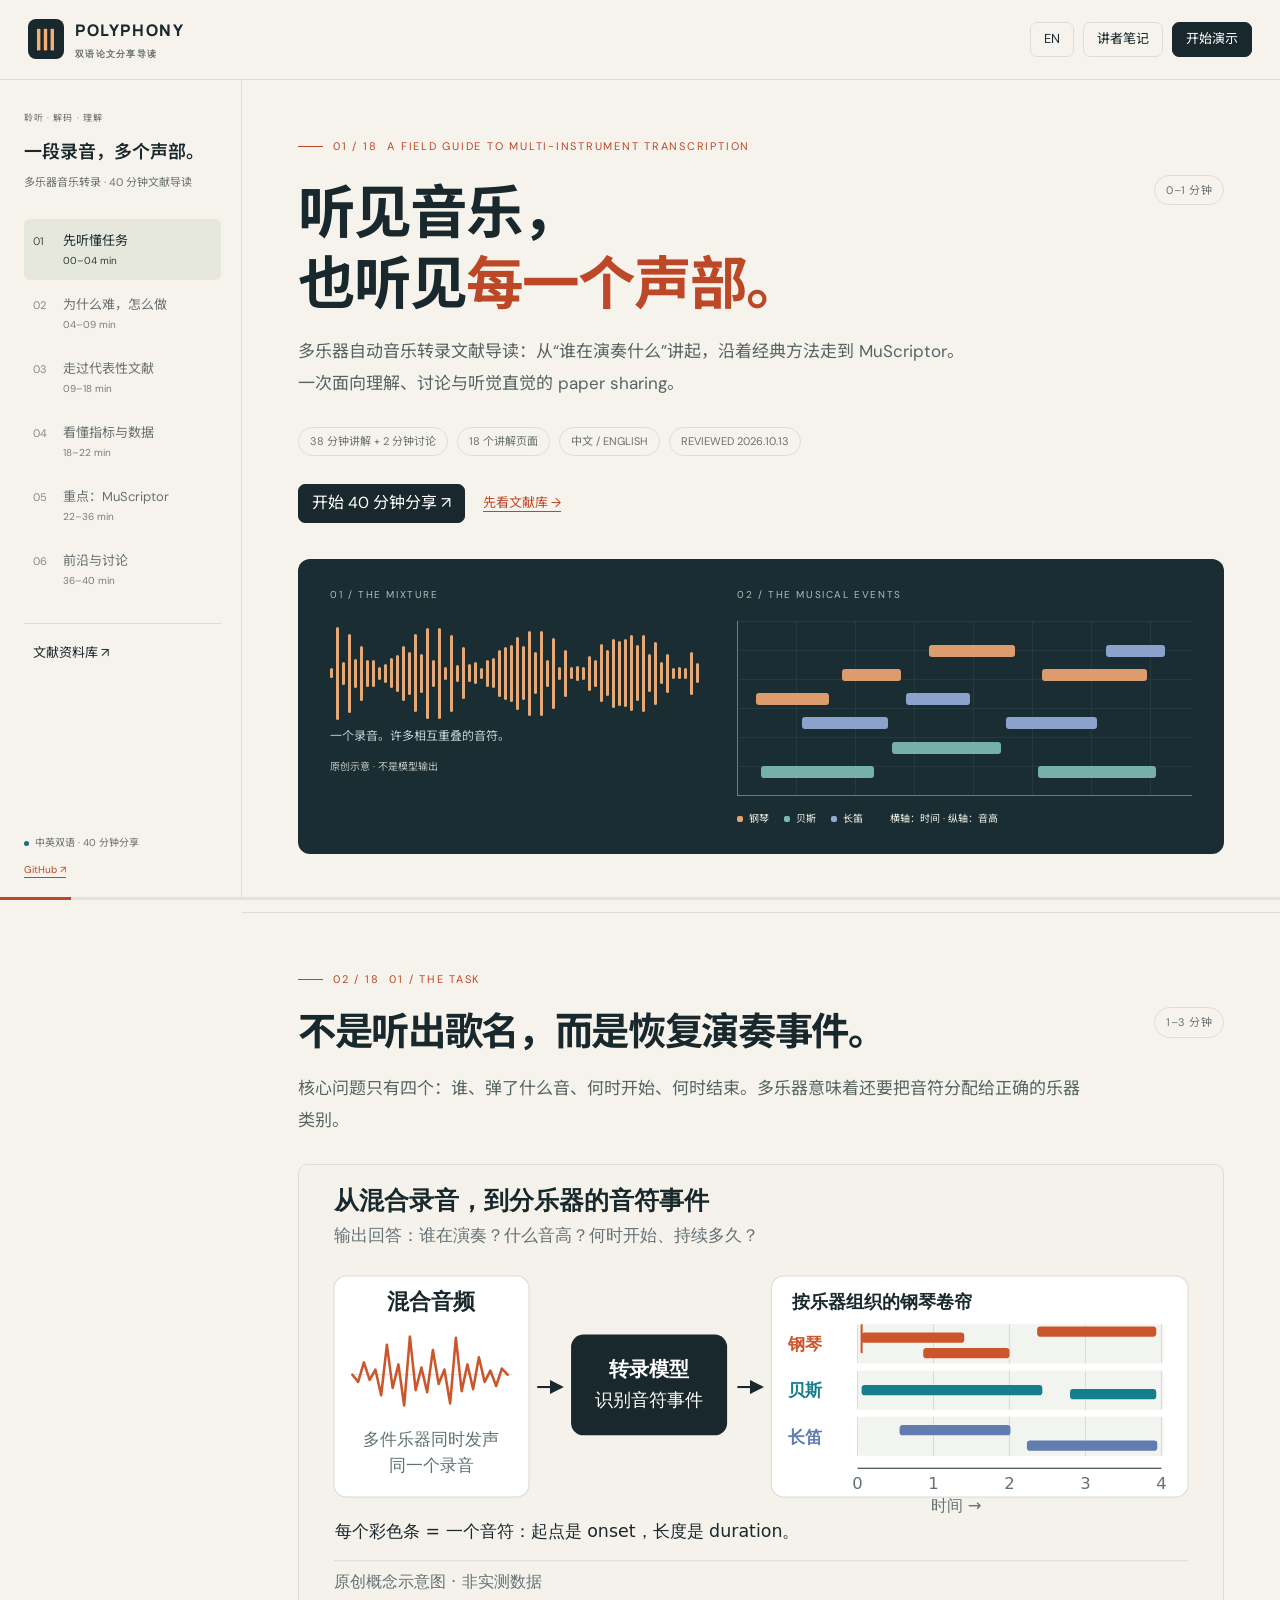
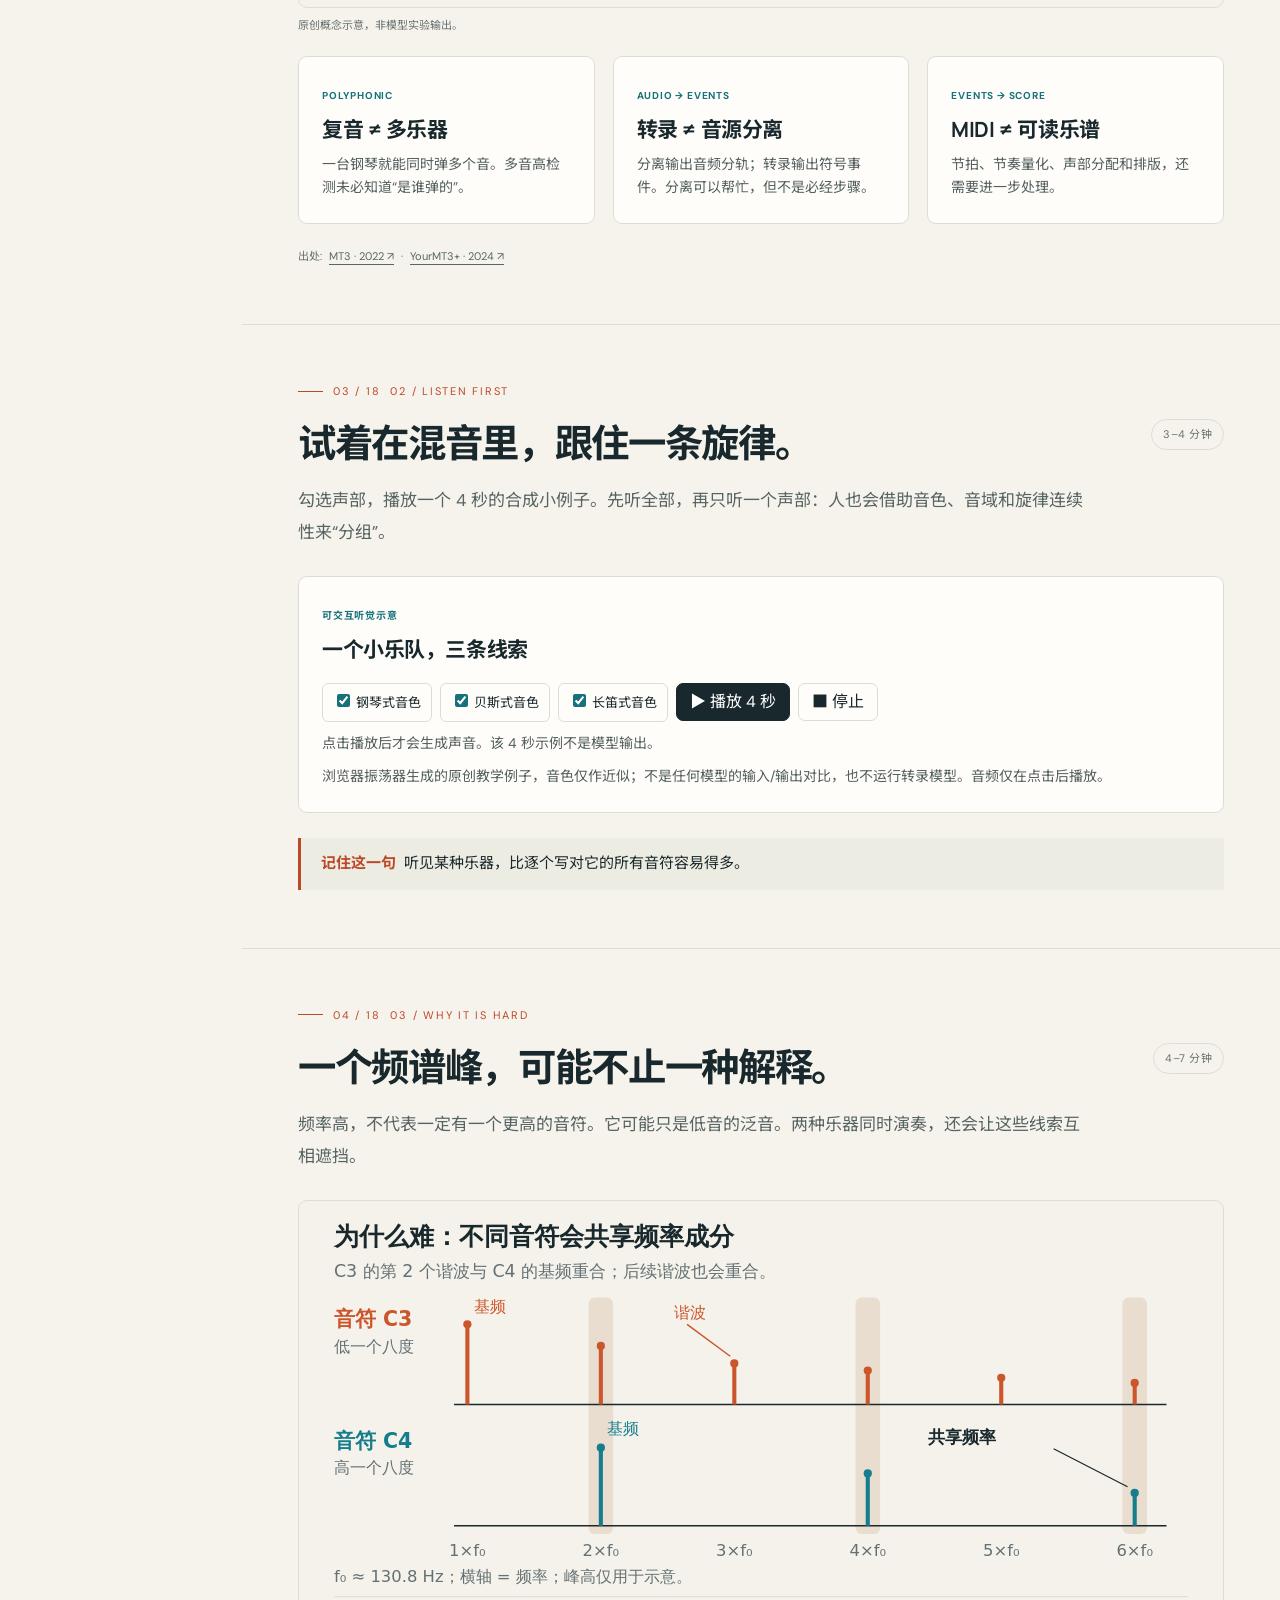
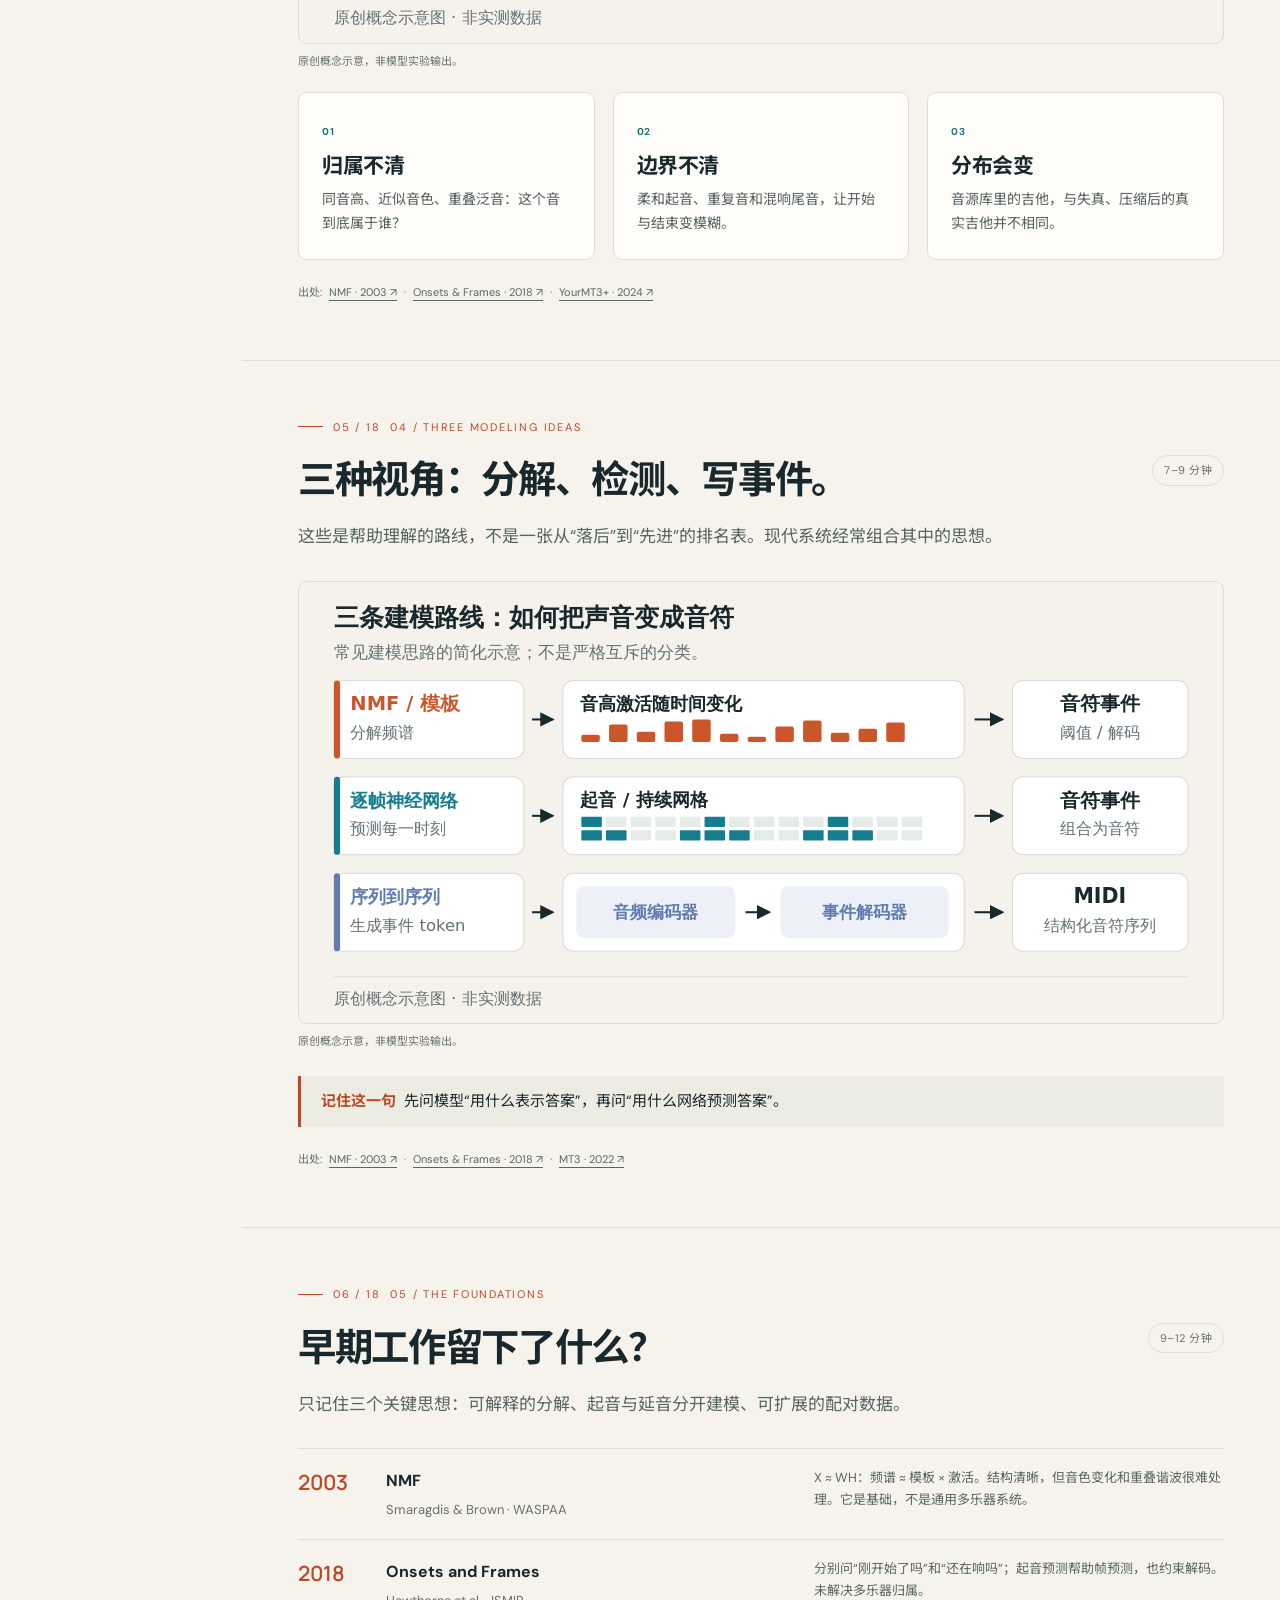
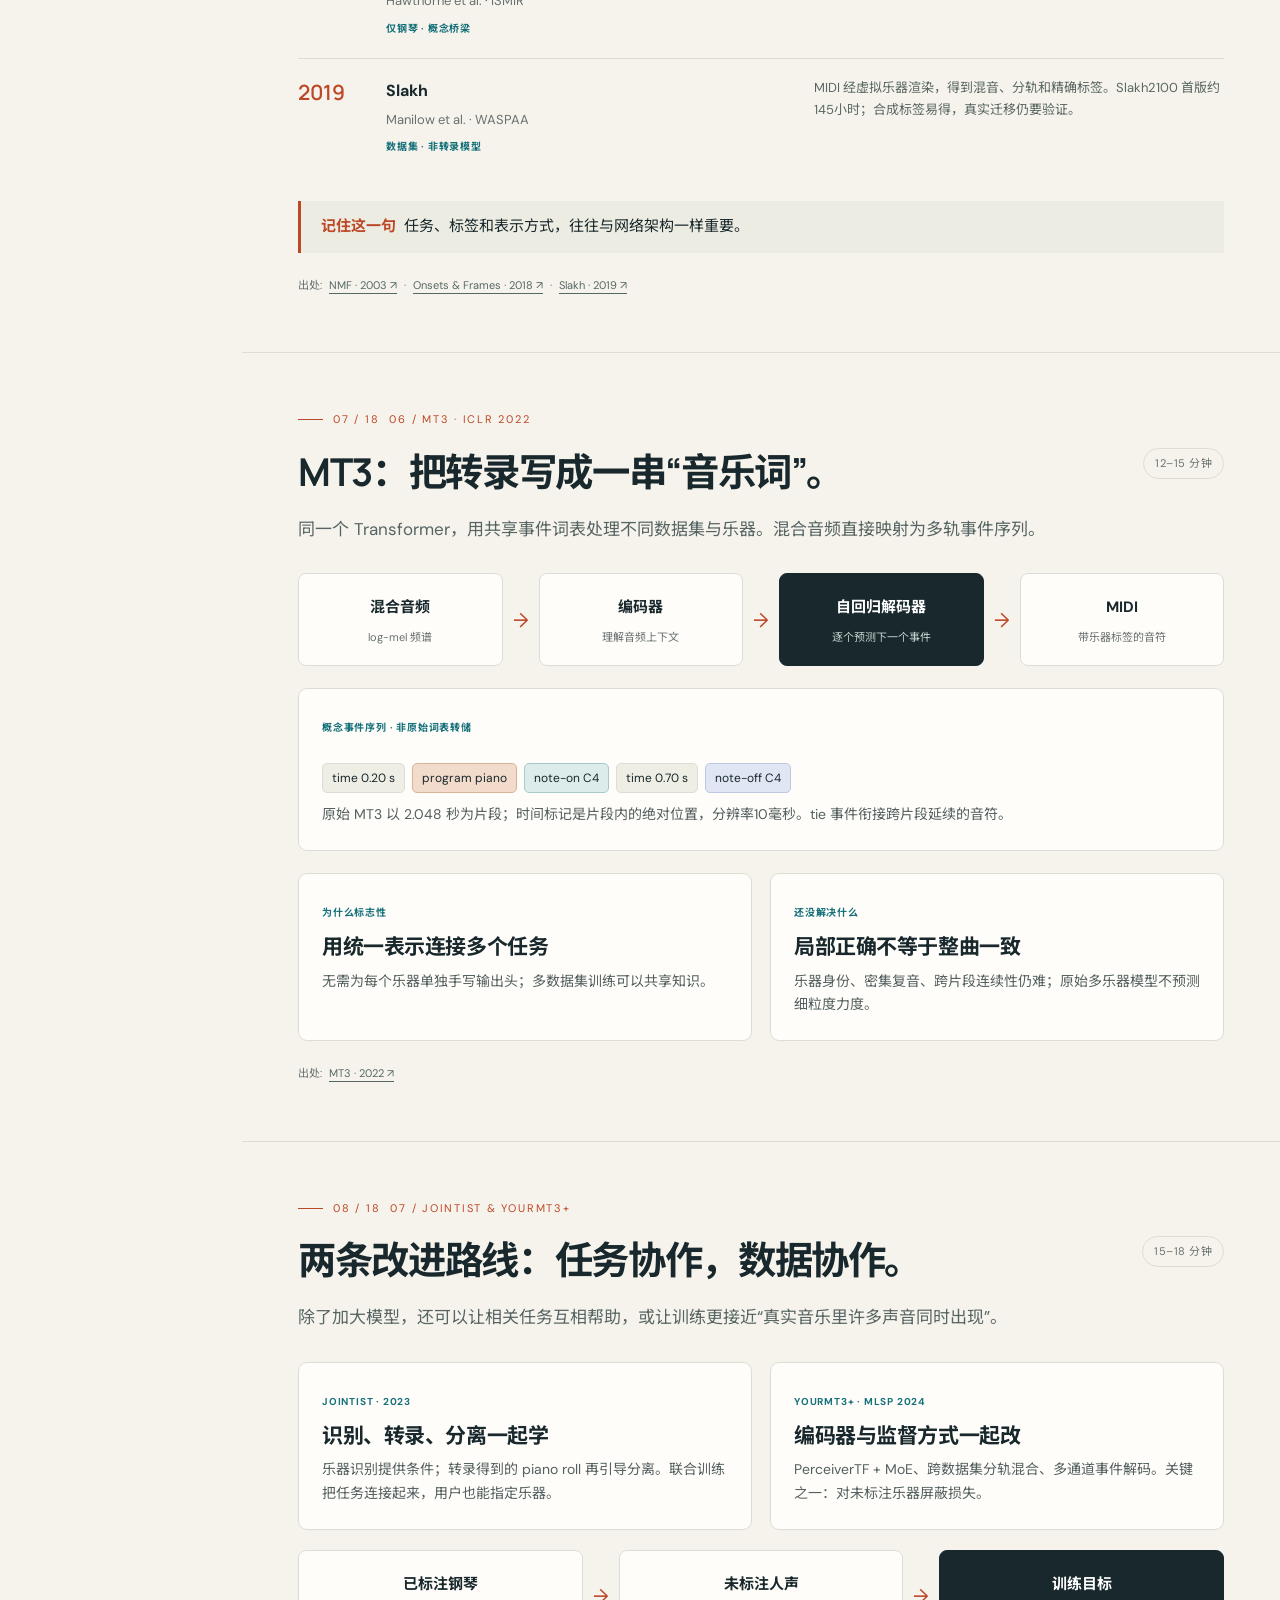
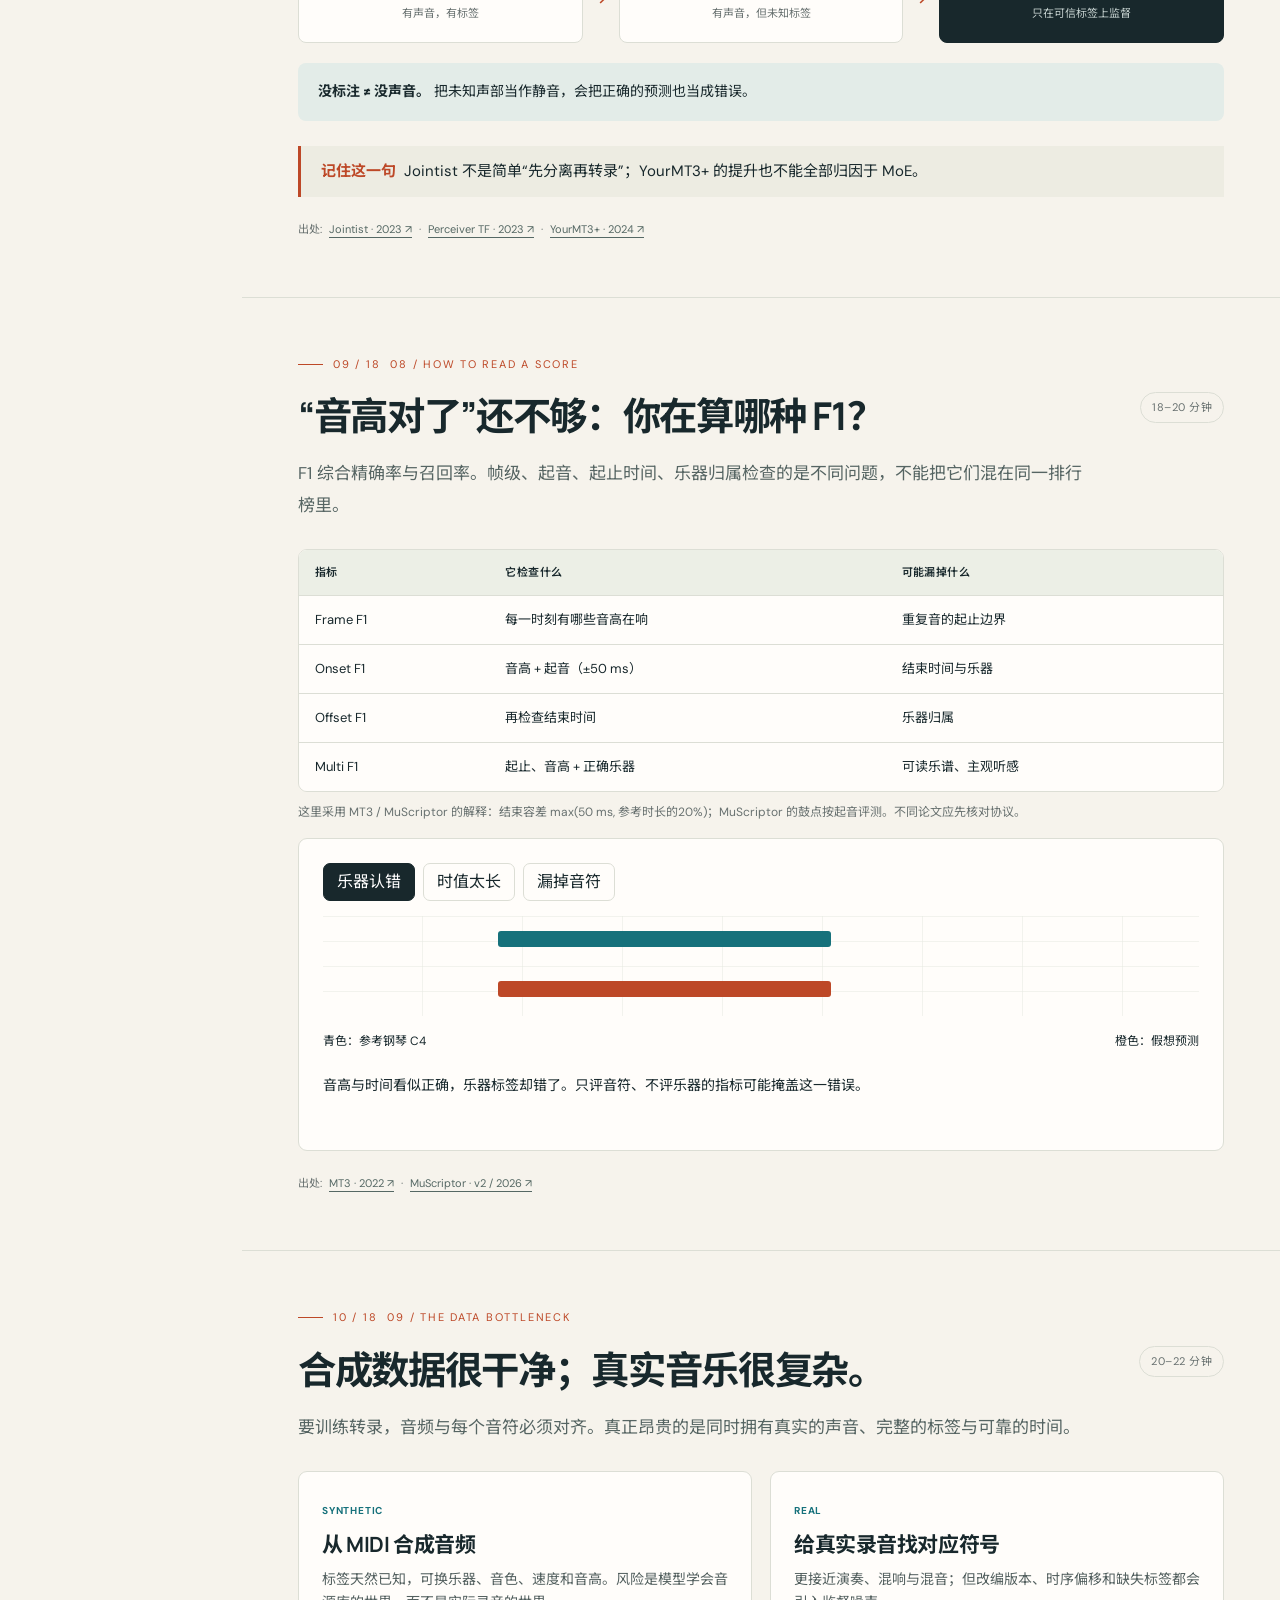
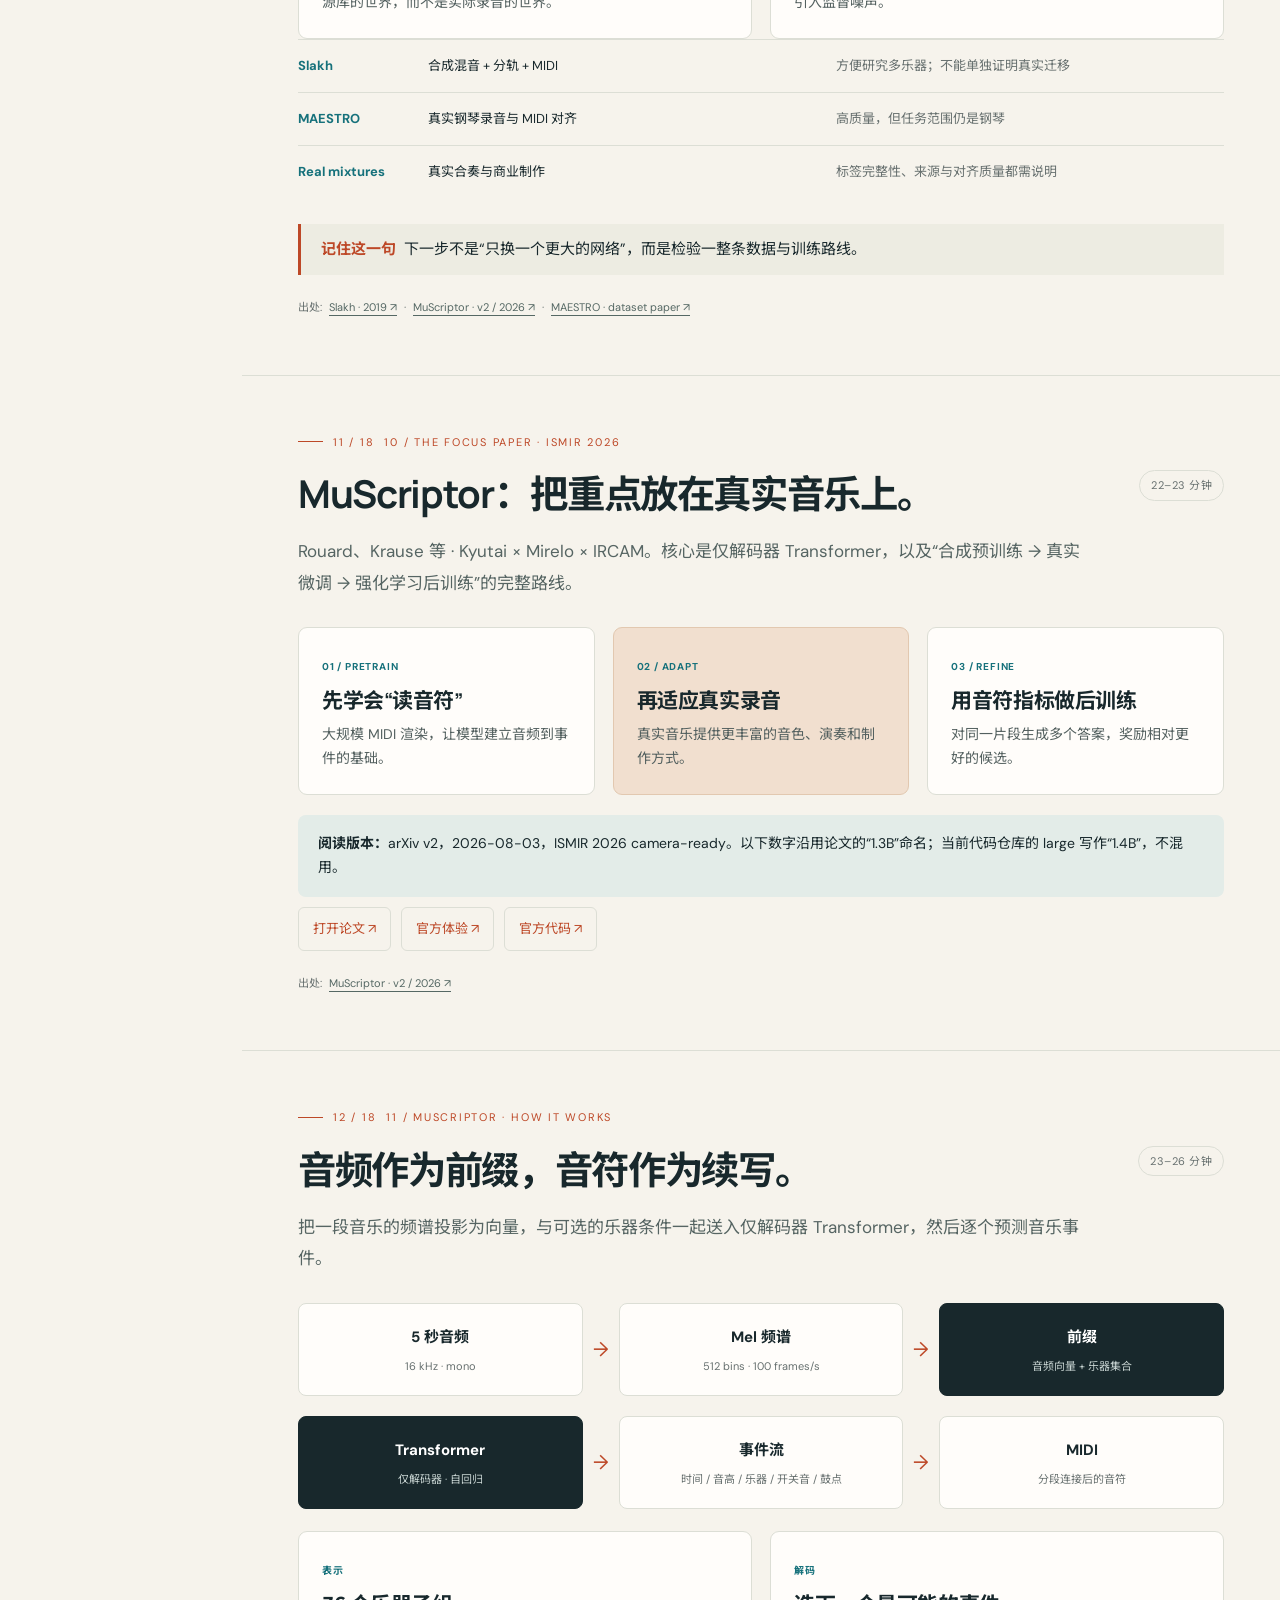
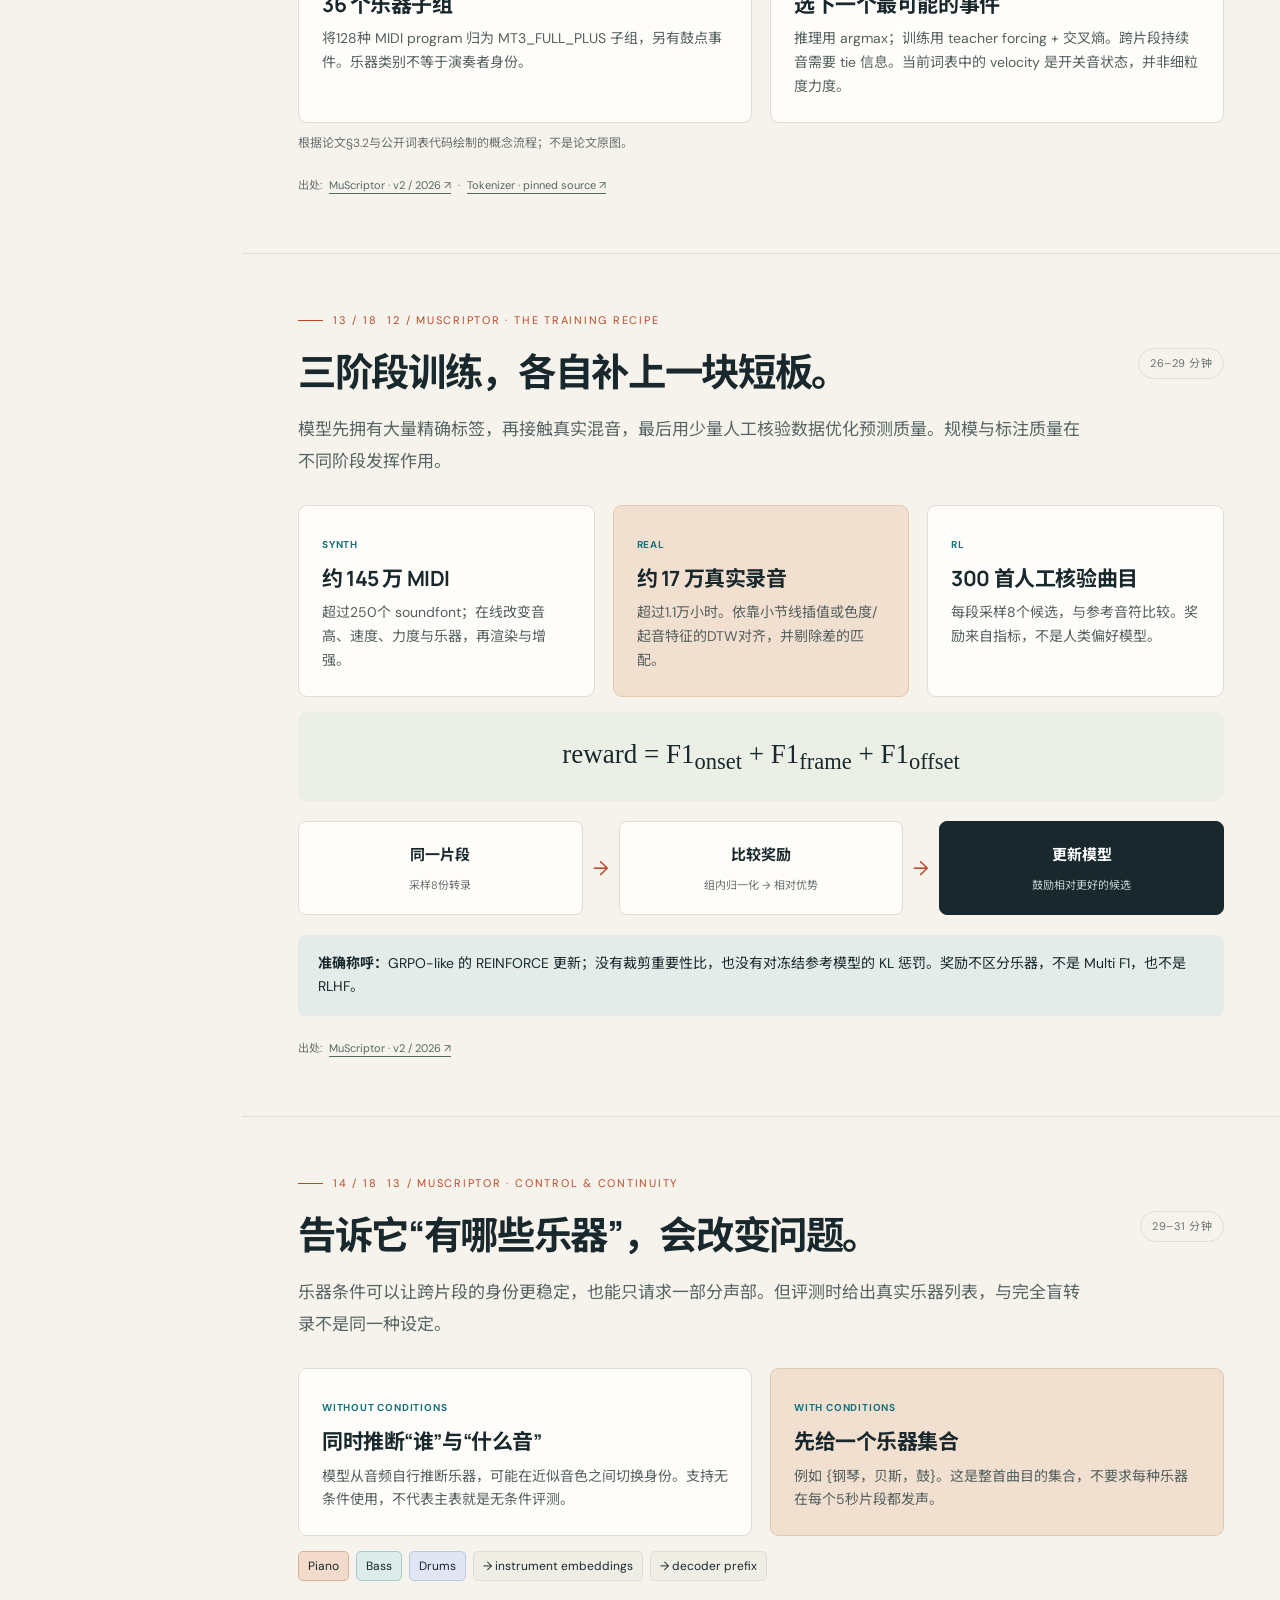
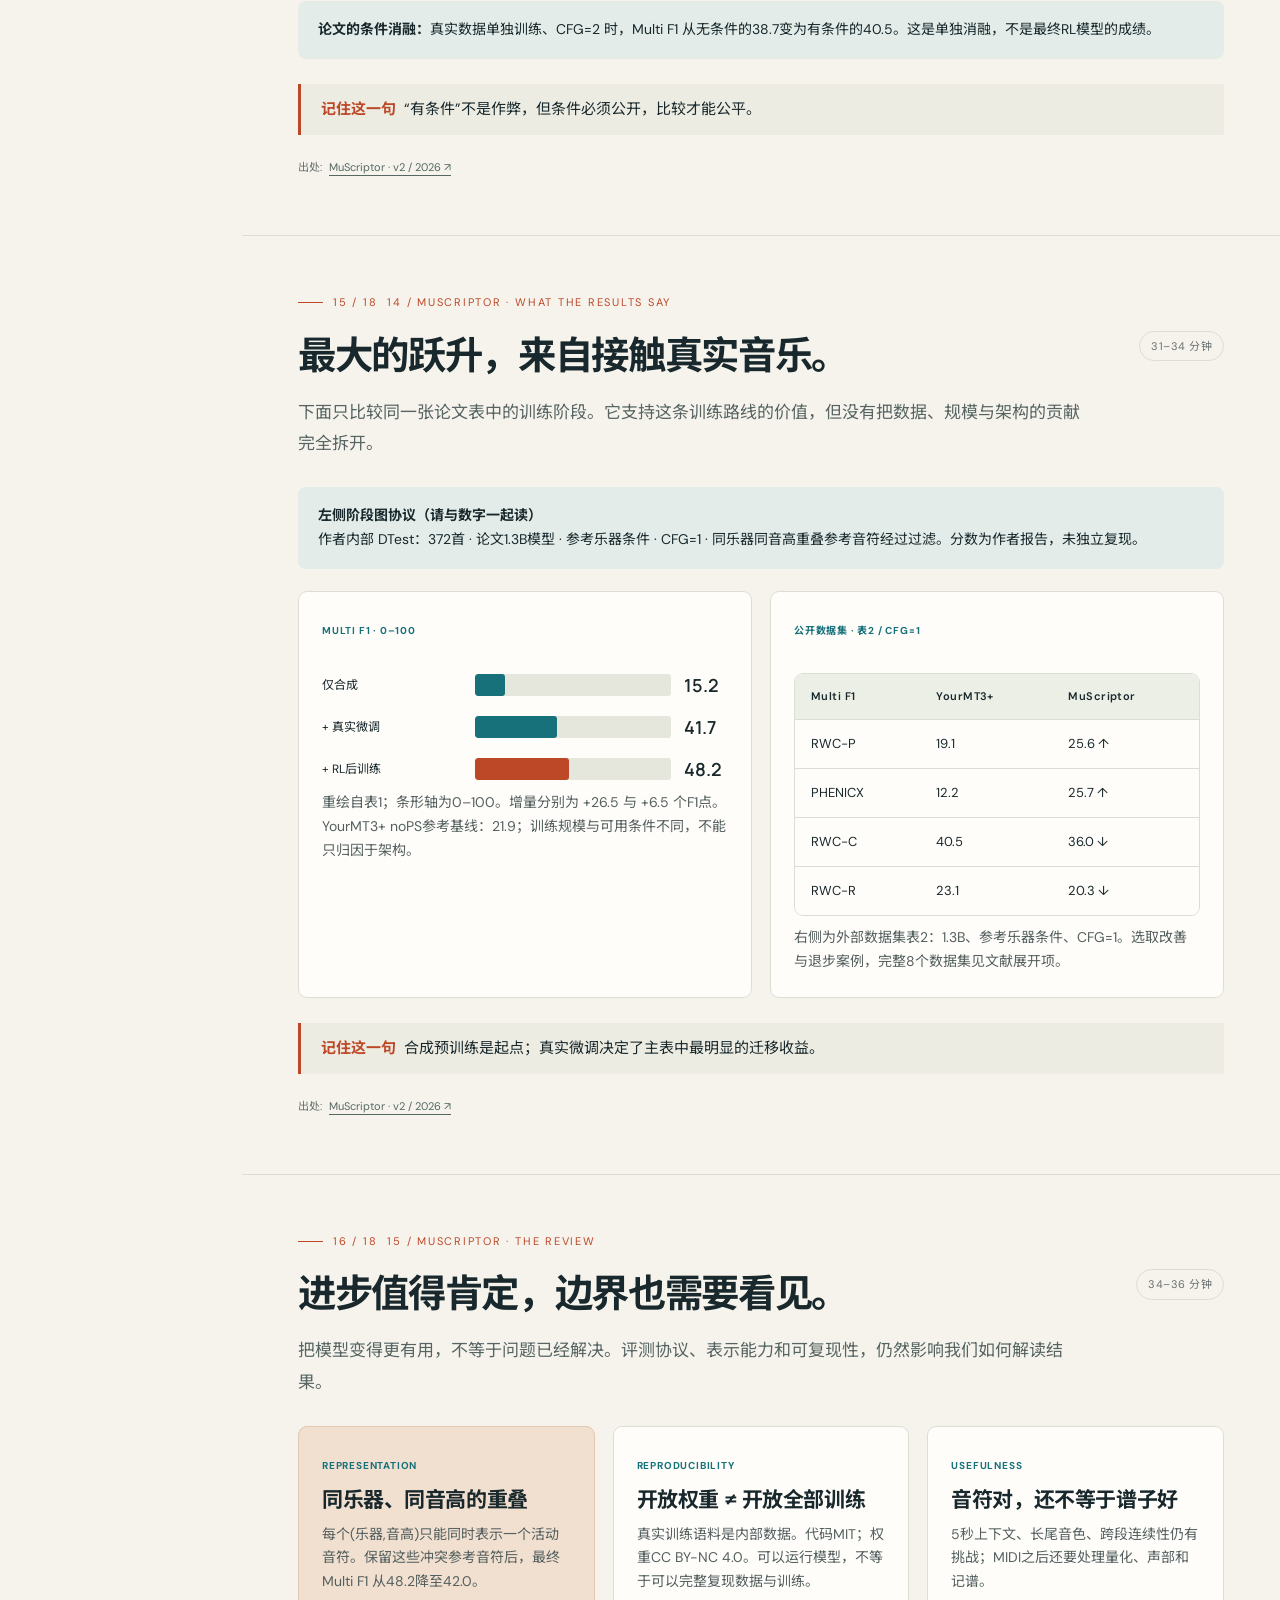
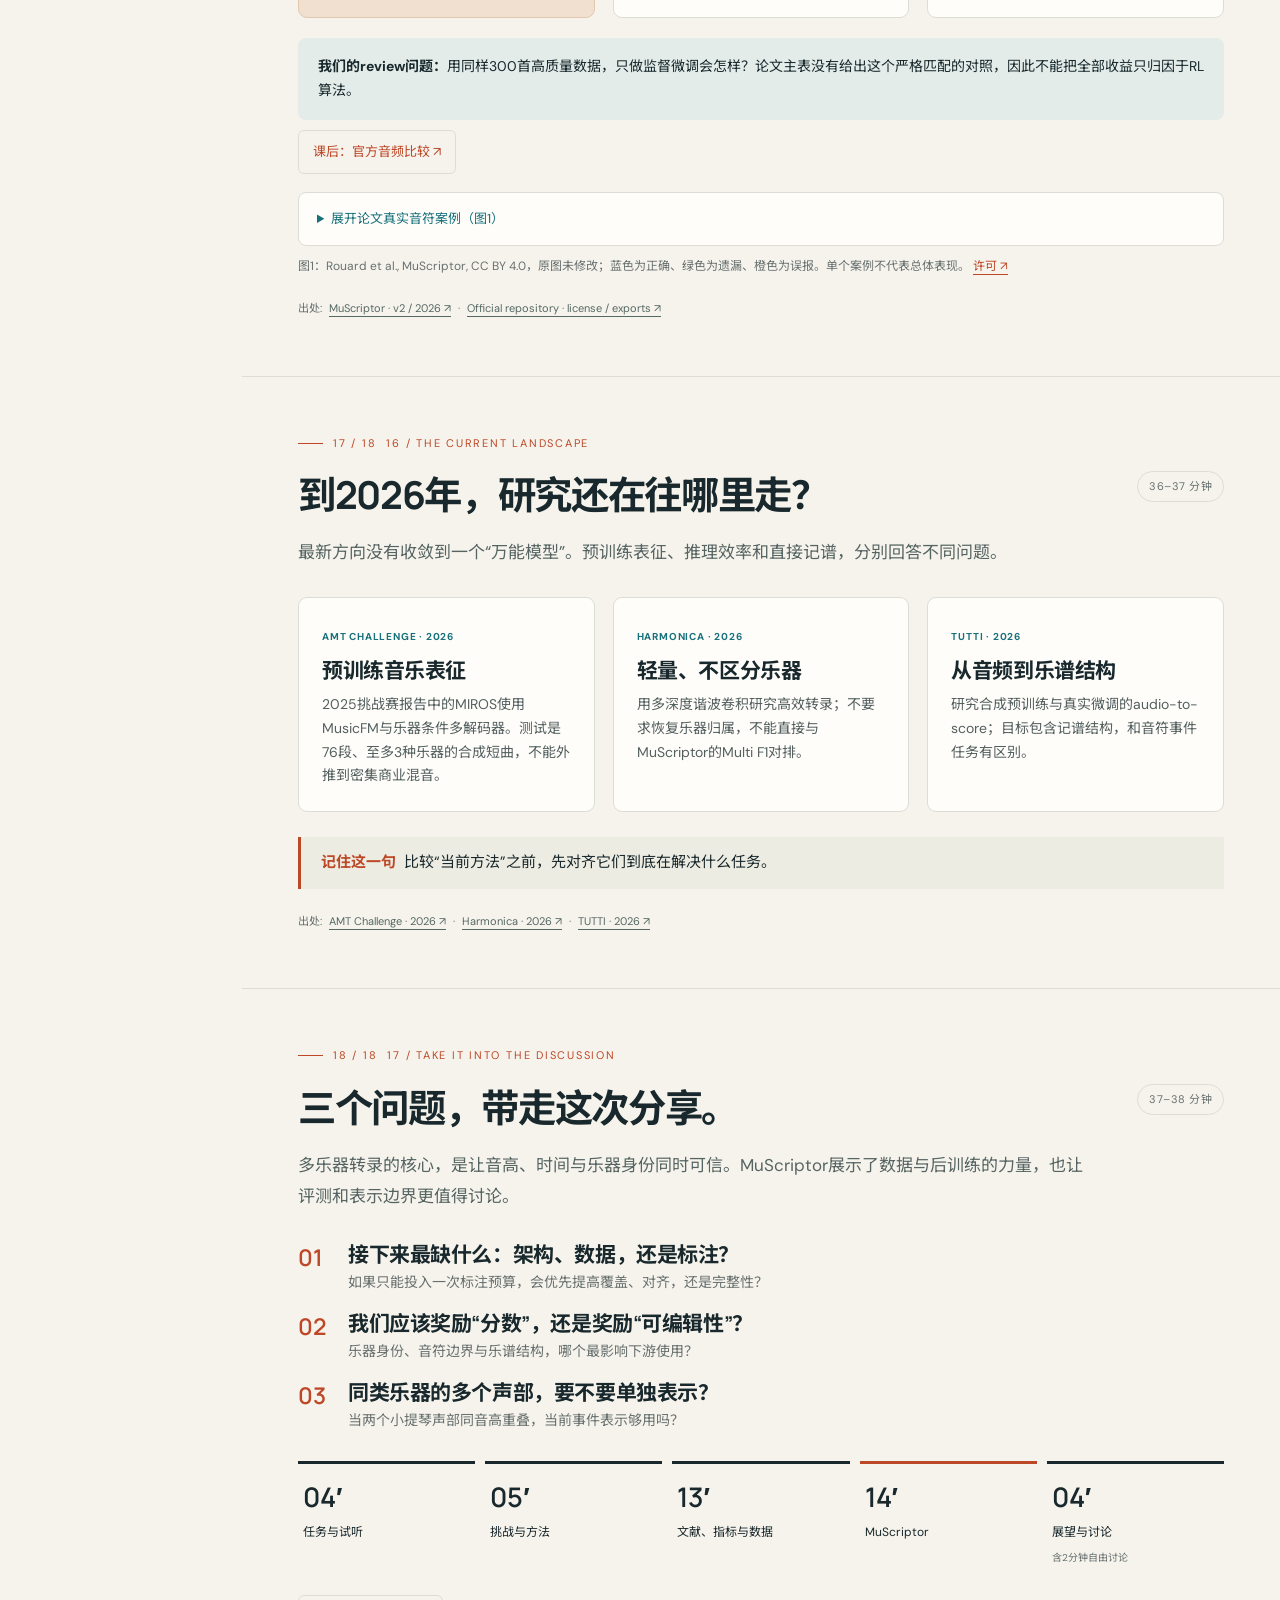
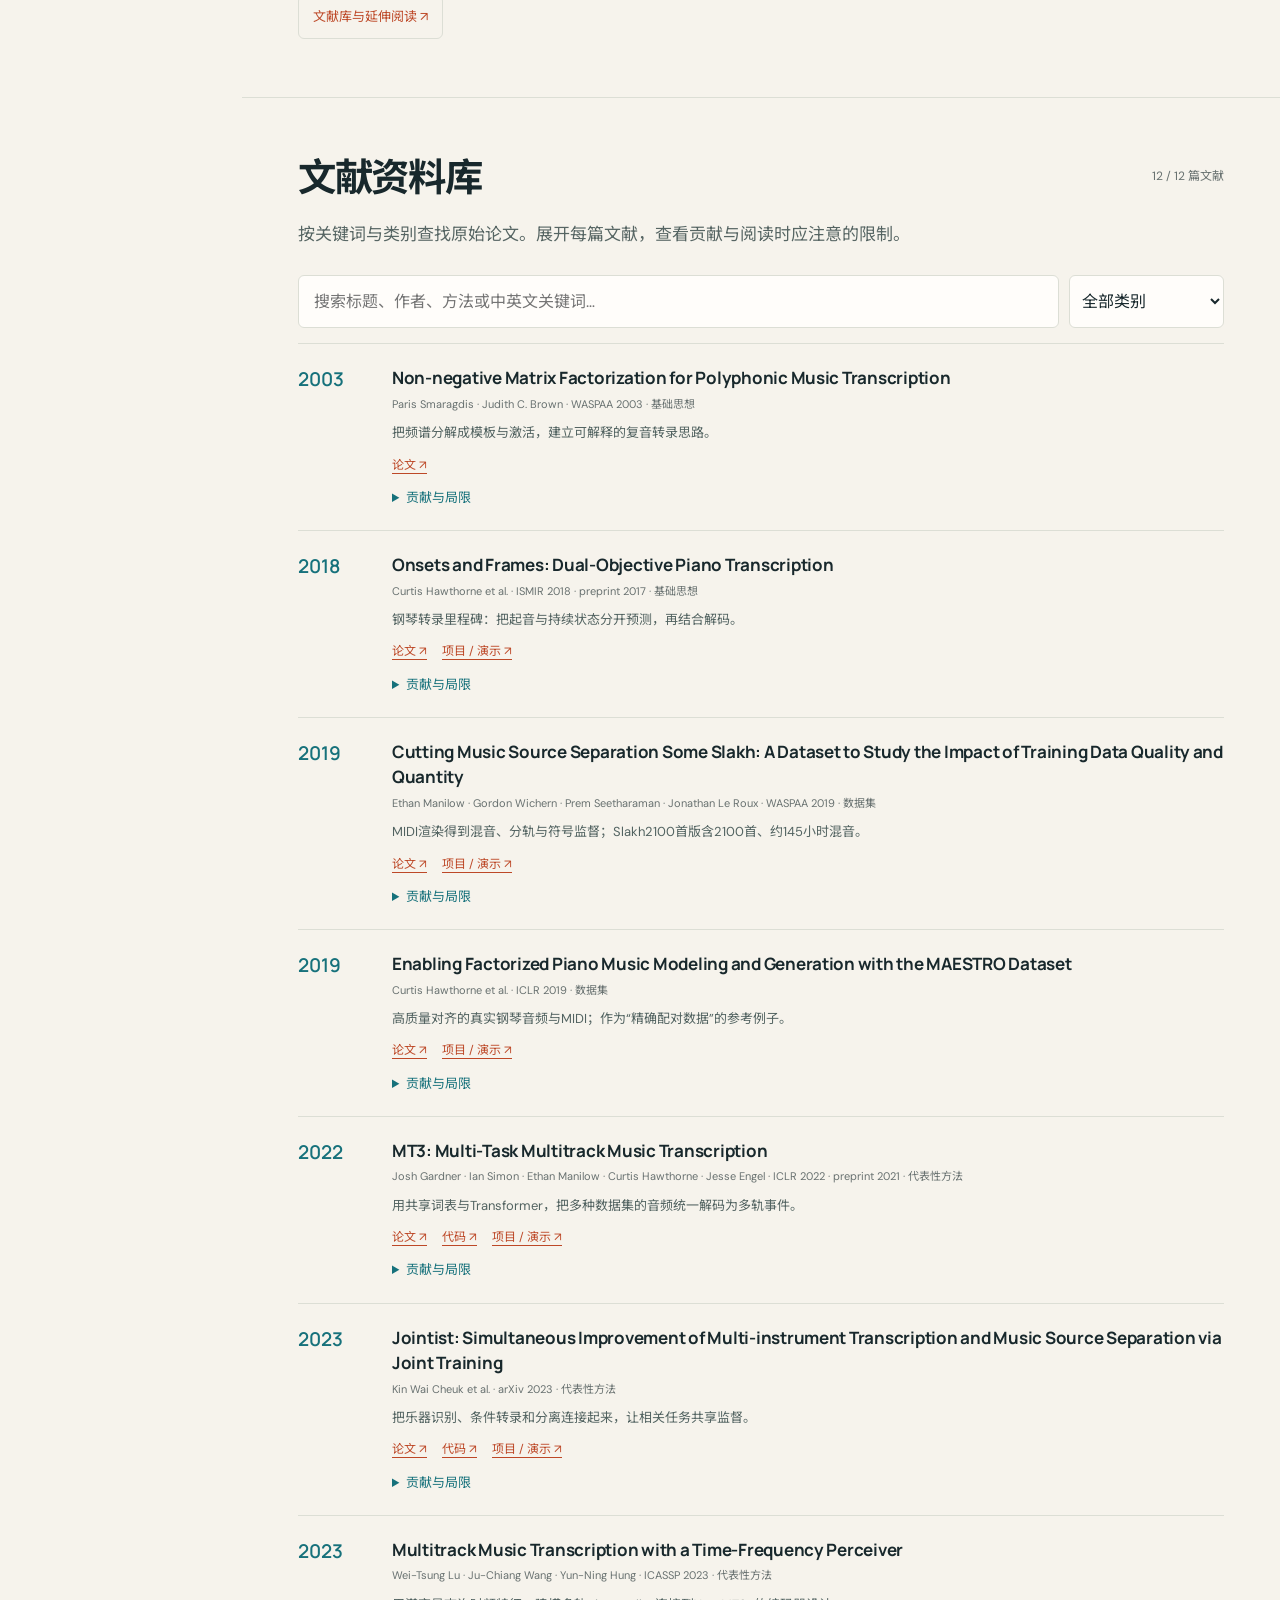
==== index.html @ 50163d02 "Build bilingual illustrated transcription paper-sharing website" ====
<!doctype html>
<html lang="zh-CN">
<head>
<meta charset="utf-8"><meta name="viewport" content="width=device-width, initial-scale=1">
<meta name="theme-color" content="#f6f3ec">
<meta name="description" content="An illustrated, bilingual 40-minute literature review of multi-instrument music transcription, from NMF and MT3 to MuScriptor.">
<title>听见每一个声部 · Multi-instrument Transcription</title>
<link rel="icon" href="assets/favicon.svg" type="image/svg+xml">
<link rel="stylesheet" href="assets/style.css">
<script defer src="assets/content.js"></script><script defer src="assets/app.js"></script>
</head>
<body>
<a class="skip-link" href="#main">跳到正文 / Skip to content</a>
<header class="topbar"><a class="brand" href="#intro"><span class="brand-mark" aria-hidden="true">Ⅲ</span><span>POLYPHONY<span class="brand-sub">A PAPER SHARING FIELD GUIDE</span></span></a><div class="top-actions"><button id="language" aria-label="Switch language">EN</button><button id="notes-toggle" aria-pressed="false"></button><button id="mode-toggle" class="primary" aria-pressed="false"></button></div></header>
<aside class="sidebar"><div class="rail-kicker">LISTEN · DECODE · UNDERSTAND</div><div id="rail-intro"></div><nav id="chapter-nav" aria-label="Chapters"></nav><a class="rail-library" href="#library" id="library-nav"></a><div class="rail-bottom"><span class="live-dot"></span><span id="rail-status"></span><a href="https://github.com/Hanyu-Meng/Multi-instrument_Transcription_paper_sharing" target="_blank" rel="noopener noreferrer">GitHub ↗</a></div></aside>
<main id="main" tabindex="-1"><div id="slides"></div><section id="library" class="library-section"></section><footer id="footer"></footer></main>
<div id="presentation-bar" class="presentation-bar" hidden><button id="prev" aria-label="Previous slide">←</button><span id="slide-status" aria-live="polite"></span><button id="next" aria-label="Next slide">→</button><div class="timer"><button id="timer-toggle"></button><time id="timer">00:00</time><button id="timer-reset" aria-label="Reset timer">↺</button></div><button id="fullscreen" aria-label="Fullscreen">⛶</button></div>
<div class="progress-line"><div id="progress"></div></div>
<noscript><p style="padding:6rem 2rem">本网站需要启用 JavaScript。请参阅仓库 README 获取分享提纲与论文链接。 This website needs JavaScript; the repository README also provides the reading route and paper links.</p></noscript>
</body></html>
---- assets/style.css ----
@import url('https://fonts.googleapis.com/css2?family=DM+Sans:wght@400;500;600;700&family=Manrope:wght@400;500;600;700;800&family=Noto+Sans+SC:wght@400;500;600;700&display=swap');
:root{--paper:#f6f3ec;--panel:#fffdfa;--ink:#18282c;--muted:#687170;--line:#dcded5;--accent:#bd4827;--soft:#f1dfcf;--teal:#16717b;--blue:#536c9a;--rail:242px}*{box-sizing:border-box}html{scroll-behavior:smooth;scroll-padding-top:96px}body{margin:0;background:var(--paper);color:var(--ink);font:16px/1.7 'DM Sans','Noto Sans SC',sans-serif}button,input,select{font:inherit}button,a,input,select{touch-action:manipulation}button{cursor:pointer;color:inherit;background:transparent;border:1px solid var(--line);border-radius:7px;padding:8px 13px;line-height:1.3}button:hover{background:#eae8e0;border-color:#aab3a8}button:focus-visible,a:focus-visible,input:focus-visible,select:focus-visible,summary:focus-visible{outline:3px solid var(--teal);outline-offset:4px}a{color:var(--accent);text-underline-offset:4px}button.primary,.primary-link{background:var(--ink);color:white;border-color:var(--ink)}button.primary:hover,.primary-link:hover{background:#30464a}h1,h2,h3,h4,p{margin:0}h1,h2,h3{font-family:'Manrope','Noto Sans SC',sans-serif;font-weight:700;line-height:1.25;letter-spacing:-.035em}h1{font-size:clamp(38px,4.5vw,64px)}h2{font-size:clamp(27px,3vw,39px)}h3{font-size:21px;letter-spacing:-.02em}h4{font-size:15px}p+p{margin-top:14px}small,.small{font-size:13px}.skip-link{position:fixed;top:-80px;z-index:100;background:white;padding:10px}.skip-link:focus{top:0}.topbar{height:80px;border-bottom:1px solid var(--line);position:fixed;top:0;left:0;right:0;display:flex;align-items:center;justify-content:space-between;padding:0 28px;background:rgba(246,243,236,.97);z-index:20}.brand{display:flex;gap:11px;align-items:center;color:var(--ink);text-decoration:none;font-family:Manrope,sans-serif;font-size:16px;font-weight:800;letter-spacing:.1em}.brand-mark{background:var(--ink);color:#f4b076;width:36px;height:40px;display:grid;place-items:center;border-radius:8px;font-size:28px;line-height:1}.brand-sub{display:block;color:var(--muted);font-size:9px;letter-spacing:.14em;margin-top:2px}.top-actions{display:flex;gap:9px;align-items:center}.top-actions button{font-size:13px}.sidebar{width:var(--rail);position:fixed;top:80px;bottom:0;border-right:1px solid var(--line);padding:31px 20px 22px 24px;display:flex;flex-direction:column;overflow:auto}.rail-kicker{font-size:9px;letter-spacing:.12em;color:var(--muted)}#rail-intro{font-size:18px;font-weight:600;margin:13px 0 25px;line-height:1.5}#rail-intro small{display:block;color:var(--muted);font-size:11px;font-weight:400;margin-top:8px}.chapter-link{color:var(--muted);text-decoration:none;padding:11px 9px;display:grid;grid-template-columns:22px 1fr;column-gap:8px;border-radius:6px;font-size:13px;margin:3px 0}.chapter-link .number{font:11px/2 'DM Sans',sans-serif;opacity:.8}.chapter-link small{font-size:10px;grid-column:2;opacity:.9}.chapter-link:hover{background:#eeeee5}.chapter-link.active{background:#e6e8de;color:var(--ink)}.rail-library{border-top:1px solid var(--line);margin-top:20px;padding:18px 9px;color:var(--ink);font-size:13px;text-decoration:none}.rail-bottom{margin-top:auto;padding-top:32px;font-size:10px;color:var(--muted)}.rail-bottom a{display:block;margin-top:10px}.live-dot{display:inline-block;background:var(--teal);width:5px;height:5px;border-radius:50%;margin-right:6px}main{margin:80px 0 0 var(--rail);max-width:1480px}.slide{padding:58px 56px;border-bottom:1px solid var(--line);scroll-margin-top:80px;position:relative}.eyebrow{font:11px/1.5 'DM Sans',sans-serif;letter-spacing:.16em;text-transform:uppercase;color:var(--accent);display:flex;align-items:center;gap:10px;margin-bottom:20px}.eyebrow:before{content:'';height:1px;width:25px;background:var(--accent)}.slide-heading{display:flex;justify-content:space-between;gap:20px;align-items:flex-start}.minute{font-size:11px;white-space:nowrap;color:var(--muted);border:1px solid var(--line);border-radius:20px;padding:5px 11px;letter-spacing:.04em}.lead{color:#566563;max-width:790px;font-size:17px;line-height:1.85;margin-top:18px}.hero .lead{max-width:670px}.hero-accent{color:var(--accent)}.hero-meta{display:flex;align-items:center;gap:9px;flex-wrap:wrap;margin-top:28px;font-size:11px;color:var(--muted)}.hero-meta span{border:1px solid var(--line);border-radius:20px;padding:4px 11px}.hero-actions{display:flex;gap:18px;align-items:center;flex-wrap:wrap;margin-top:28px}.primary-link{padding:10px 17px;border-radius:6px;text-decoration:none;font-size:13px}.text-link{font-size:13px}.hero-visual{margin-top:36px;background:#192d32;border-radius:12px;overflow:hidden;color:#eef0e6;position:relative;min-height:265px;padding:27px 32px;display:grid;grid-template-columns:1fr 1.5fr;gap:38px}.hero-visual .visual-caption{font-size:10px;text-transform:uppercase;letter-spacing:.16em;color:#abc1bf;margin-bottom:18px}.waveform{height:105px;display:flex;align-items:center;gap:3px}.waveform i{width:3px;background:#e6a875;border-radius:4px;flex:1}.signal-label{font-size:12px;color:#bfd2d1}.roll{height:175px;position:relative;background:repeating-linear-gradient(0deg,transparent,transparent 28px,#31464b 29px),repeating-linear-gradient(90deg,transparent,transparent 58px,#31464b 59px);border-left:1px solid #65817f;border-bottom:1px solid #65817f}.roll .note{position:absolute;border-radius:3px;height:12px;opacity:.95}.roll-key{display:flex;gap:15px;margin-top:14px;font-size:10px;flex-wrap:wrap}.roll-key span:before{content:'';display:inline-block;width:6px;height:6px;margin-right:6px;border-radius:2px;background:var(--color)}.visual-foot{font-size:10px;opacity:.8;margin-top:12px}.content{margin-top:28px}.grid{display:grid;gap:18px}.grid.two{grid-template-columns:repeat(2,minmax(0,1fr))}.grid.three{grid-template-columns:repeat(3,minmax(0,1fr))}.grid.four{grid-template-columns:repeat(4,minmax(0,1fr))}.card{border:1px solid var(--line);border-radius:9px;padding:23px;background:var(--panel)}.card p{font-size:14px;color:#53605f;margin-top:10px}.card .tag{margin-bottom:12px}.tag{font-size:10px;letter-spacing:.08em;text-transform:uppercase;color:var(--teal);font-weight:700;display:inline-block}.card.accent{background:var(--soft);border-color:#e2c8b0}.card.dark{background:var(--ink);color:#f4f3ea;border-color:var(--ink)}.card.dark p{color:#ccd6d3}.big-number{font:700 40px/1.2 Manrope,sans-serif;color:var(--accent)}.takeaway{border-left:3px solid var(--accent);padding:13px 20px;margin-top:25px;background:#edece2;font-size:15px}.takeaway b{color:var(--accent);margin-right:8px}.diagram{margin:22px 0 0}.diagram img{display:block;width:100%;border:1px solid var(--line);border-radius:9px;background:#f5f2eb}.diagram figcaption{font-size:11px;color:var(--muted);margin-top:8px}.sources{font-size:11px;color:var(--muted);margin-top:23px;display:flex;gap:7px;align-items:baseline;flex-wrap:wrap}.sources a{color:#556864}.speaker-note{display:none;border-top:1px dashed #bcc3b8;margin-top:25px;padding-top:16px;font-size:14px;color:#526563}.show-notes .speaker-note{display:block}.speaker-note strong{font-size:11px;color:var(--accent);display:block;margin-bottom:6px}.route{display:grid;grid-template-columns:repeat(5,1fr);gap:10px;margin-top:28px}.route div{border-top:3px solid var(--ink);padding:15px 5px}.route div.focus{border-color:var(--accent)}.route b{font:600 27px/1.3 Manrope,sans-serif;display:block;margin-bottom:8px}.route span{font-size:12px;display:block}.route small{font-size:10px;color:var(--muted)}.chips{display:flex;flex-wrap:wrap;gap:7px;margin-top:15px}.chip{border:1px solid var(--line);border-radius:5px;padding:5px 9px;font:12px/1.5 'DM Sans',sans-serif;background:#efeee5}.chip.orange{background:#f2dbca;border-color:#d7b394}.chip.teal{background:#dcecea;border-color:#a7c9c7}.chip.blue{background:#e0e6f3;border-color:#bcc8df}.flow{display:flex;align-items:stretch;gap:10px;margin-top:20px}.flow .node{flex:1;border:1px solid var(--line);padding:19px 13px;border-radius:8px;background:var(--panel);text-align:center;min-width:0}.flow .node b{font-size:15px}.flow .node small{display:block;margin-top:7px;font-size:11px;color:var(--muted)}.flow .node.focus{background:var(--ink);border-color:var(--ink);color:white}.flow .node.focus small{color:#c6d2d0}.flow .arrow{align-self:center;color:var(--accent);font-size:20px}.callout{padding:17px 20px;background:#e3ece8;border-radius:8px;font-size:14px;margin-top:20px}.timeline{display:flex;flex-direction:column}.milestone{display:grid;grid-template-columns:70px 1fr 1fr;gap:18px;border-top:1px solid var(--line);padding:18px 0}.milestone .year{font:600 21px/1.5 Manrope,sans-serif;color:var(--accent)}.milestone b{font-size:16px}.milestone p{font-size:13px;color:var(--muted);margin-top:5px}.milestone .thought{font-size:13px;color:#596762}.table-scroll{overflow:auto;border:1px solid var(--line);border-radius:9px}table{width:100%;border-collapse:collapse;font-size:13px;text-align:left;background:var(--panel)}th,td{padding:13px 16px;border-bottom:1px solid var(--line);vertical-align:top}th{font-size:11px;letter-spacing:.04em;background:#ecefe6;font-weight:600}tr:last-child td{border-bottom:0}td strong{display:block}td small{display:block;color:var(--muted);font-size:11px}.metric-table tr.highlight td{background:#e2ece5;font-weight:600}.metric-table .number{text-align:right;font-variant-numeric:tabular-nums}.table-note{font-size:12px;margin-top:10px;color:var(--muted)}.bars{display:grid;gap:18px}.bar-row{display:grid;grid-template-columns:140px 1fr 44px;gap:13px;align-items:center;font-size:12px}.bar-track{background:#e5e7dd;height:22px;border-radius:3px;overflow:hidden}.bar-fill{height:100%;background:var(--teal);border-radius:3px}.bar-row:last-child .bar-fill{background:var(--accent)}.bar-row strong{font:600 18px Manrope,sans-serif}.error-options,.demo-controls{display:flex;flex-wrap:wrap;gap:8px}.error-options button[aria-pressed=true],.filter-chip[aria-pressed=true]{background:var(--ink);color:white;border-color:var(--ink)}.error-scene{background:var(--panel);padding:24px;border:1px solid var(--line);border-radius:9px;margin-top:15px}.error-roll{height:100px;position:relative;background:repeating-linear-gradient(0deg,transparent,transparent 24px,#e5e8e0 25px),repeating-linear-gradient(90deg,transparent,transparent 99px,#e5e8e0 100px);margin:15px 0}.error-note{position:absolute;height:16px;background:var(--teal);border-radius:3px;top:15px;left:20%;width:38%;transition:.25s}.error-note.pred{top:65px;background:var(--accent)}.error-labels{display:flex;justify-content:space-between;font-size:12px}.error-result{font-size:14px;min-height:52px}.demo-controls{align-items:center;margin-top:20px}.demo-controls label{font-size:13px;border:1px solid var(--line);padding:7px 10px;border-radius:6px}.demo-controls input{accent-color:var(--teal)}.listen-status{font-size:12px;color:var(--teal);margin-top:12px;min-height:22px}.listen-note{font-size:12px;color:var(--muted);margin-top:16px}.dataset-row{display:grid;grid-template-columns:110px 1fr 1fr;border-top:1px solid var(--line);padding:15px 0;gap:20px;font-size:13px}.dataset-row b{color:var(--teal)}.dataset-row span:last-child{color:var(--muted)}.equation{font-family:Georgia,serif;font-size:27px;text-align:center;padding:20px;background:#ecefe6;border-radius:8px;margin-top:15px}.qa-list{display:grid;gap:15px}.qa-list div{display:grid;grid-template-columns:35px 1fr;gap:15px;align-items:start}.qa-list .q-number{font:600 23px Manrope,sans-serif;color:var(--accent)}.qa-list p{font-size:14px;color:var(--muted);margin-top:4px}.library-section{padding:55px 56px;scroll-margin-top:80px}.library-head{display:flex;justify-content:space-between;gap:20px;align-items:center}.library-head span{font-size:12px;color:var(--muted)}.search-row{display:flex;gap:10px;margin:25px 0 15px}.search-row input{width:100%;padding:12px 15px;background:var(--panel);border:1px solid var(--line);border-radius:6px;color:var(--ink)}.search-row select{min-width:155px;border:1px solid var(--line);border-radius:6px;background:var(--panel);padding:8px;color:var(--ink)}.paper-row{border-top:1px solid var(--line);padding:21px 0;display:grid;grid-template-columns:76px 1fr;gap:18px}.paper-year{font:600 19px/1.5 Manrope,sans-serif;color:var(--teal)}.paper-row h3{font-size:17px;letter-spacing:-.015em;line-height:1.5}.paper-meta{font-size:11px;color:var(--muted);margin:4px 0 9px}.paper-summary{font-size:13px;color:#526361}.paper-links{display:flex;gap:15px;margin-top:10px;font-size:12px}.paper-row details{font-size:13px;margin-top:12px}.paper-row summary{cursor:pointer;color:var(--teal)}.paper-row details p{margin-top:8px;color:var(--muted)}.empty{padding:40px;text-align:center;color:var(--muted)}footer{padding:24px 56px 70px;font-size:11px;color:var(--muted);border-top:1px solid var(--line)}footer p{max-width:850px}.presentation-bar{position:fixed;bottom:20px;left:calc(var(--rail) + (100% - var(--rail))/2);transform:translateX(-50%);z-index:30;background:var(--ink);color:#fffdf4;border:1px solid #506566;border-radius:12px;box-shadow:0 8px 30px #152a2833;align-items:center;gap:14px;padding:8px 12px;white-space:nowrap}.presentation-bar:not([hidden]){display:flex}.presentation-bar button{border-color:#506566;padding:6px 10px;font-size:12px}.presentation-bar button:hover{background:#3b5457}.presentation-bar #slide-status{font-size:12px}.timer{display:flex;align-items:center;gap:10px;border-left:1px solid #506566;padding-left:12px}.timer time{font-size:13px;font-variant-numeric:tabular-nums}.timer.over{color:#ffbda2}.progress-line{position:fixed;bottom:0;left:0;right:0;height:3px;z-index:40;background:#e2e4db}#progress{background:var(--accent);height:100%;width:0}.presentation .slide{display:none;min-height:calc(100vh - 80px);padding-bottom:105px;border:0}.presentation .slide.current{display:block}.presentation .library-section,.presentation footer{display:none}.presentation .library-section.current{display:block;padding-bottom:110px}.presentation .sidebar{padding-top:24px}.presentation .hero-visual{max-height:300px}.presentation .slide:not(.hero) .lead{font-size:16px}.presentation .slide:not(.hero){padding-top:34px}.presentation .slide:not(.hero) .content{margin-top:23px}.presentation .slide:not(.hero) .diagram img{max-height:340px;object-fit:contain}.presentation .slide:not(.hero) .card{padding:20px}.presentation .slide:not(.hero) .sources{margin-top:15px}.presentation .slide:not(.hero) .speaker-note{margin-top:15px;padding-top:12px}.pill-link{display:inline-block;padding:10px 14px;border:1px solid var(--line);border-radius:6px;text-decoration:none;font-size:13px;margin:10px 10px 0 0}.pill-link:hover{background:#e7eade}.muted{color:var(--muted)}.mt{margin-top:22px}.compact-list{padding-left:19px;font-size:14px;color:#526361}.compact-list li+li{margin-top:9px}body[data-lang=en] .hero h1{font-size:clamp(38px,4.2vw,59px)}
@media(min-width:1650px){main{margin-right:auto}.slide,.library-section{padding-left:75px;padding-right:75px}.presentation .slide{padding-left:65px;padding-right:65px}.hero-visual{min-height:300px}}
@media(max-width:1100px){:root{--rail:205px}.sidebar{padding-left:16px;padding-right:13px}.slide,.library-section{padding:40px 30px}.grid.three{gap:12px}.card{padding:18px}.hero-visual{gap:25px;padding:25px}.grid.four{grid-template-columns:repeat(2,1fr)}.topbar{padding:0 22px}.flow{gap:6px}.flow .node{padding:15px 9px}.flow .node b{font-size:13px}.flow .node small{font-size:10px}.milestone{grid-template-columns:55px 1fr 1fr;gap:12px}}
@media(max-width:780px){:root{--rail:0px}.topbar{height:70px;padding:0 16px}.brand{font-size:13px;gap:8px}.brand-sub{font-size:7px}.brand-mark{width:30px;height:33px;font-size:24px}.top-actions{gap:6px}.top-actions button{padding:8px;font-size:11px}.sidebar{position:sticky;top:70px;width:100%;height:auto;padding:0 12px;display:block;background:var(--paper);border-right:0;border-bottom:1px solid var(--line);z-index:15;overflow:auto;margin-top:70px}.rail-kicker,#rail-intro,.rail-library,.rail-bottom{display:none}#chapter-nav{display:flex;min-width:max-content;gap:2px}.chapter-link{padding:11px 9px;font-size:11px;display:flex;align-items:center;gap:5px}.chapter-link small{display:none}.chapter-link .number{font-size:9px}.chapter-link.active{background:transparent;color:var(--accent);box-shadow:inset 0 -2px var(--accent);border-radius:0}main{margin:0;max-width:100%}.slide,.library-section{padding:35px 22px;scroll-margin-top:126px}h1{font-size:39px}h2{font-size:28px}.lead{font-size:15px}.hero-visual{grid-template-columns:1fr;gap:20px;padding:22px}.hero-visual>div:first-child{display:none}.hero-meta{margin-top:22px}.grid.three{grid-template-columns:1fr}.grid.two{grid-template-columns:1fr}.grid.four{grid-template-columns:repeat(2,1fr)}.card{padding:21px}.route{grid-template-columns:repeat(3,1fr)}.route b{font-size:23px}.minute{font-size:10px;padding:4px 9px}.eyebrow{font-size:9px;margin-bottom:17px}.milestone{grid-template-columns:52px 1fr;gap:12px}.milestone .thought{grid-column:2}.flow{flex-wrap:wrap}.flow .node{min-width:110px}.flow .arrow{font-size:16px}.dataset-row{grid-template-columns:88px 1fr;gap:10px}.dataset-row span:last-child{grid-column:2}.diagram{overflow:auto}.diagram img{min-width:600px}.search-row{flex-direction:column}.paper-row{grid-template-columns:50px 1fr;gap:13px}.paper-year{font-size:15px}footer{padding:25px 22px 70px}.presentation .sidebar{padding:0 12px}.presentation .slide{min-height:calc(100vh - 120px);padding:30px 22px 110px}.presentation .slide:not(.hero){padding-top:28px}.presentation .hero-visual{max-height:none}.presentation-bar{bottom:12px;gap:9px;padding:8px;max-width:calc(100vw - 20px)}.presentation-bar #slide-status{font-size:10px}.timer{gap:6px;padding-left:8px}.timer time{font-size:11px}.presentation-bar button{font-size:10px;padding:7px}.presentation .slide:not(.hero) .diagram img{max-height:none}.bar-row{grid-template-columns:110px 1fr 38px}.brand-sub{max-width:140px}.slide-heading{gap:10px}.equation{font-size:23px}}
@media(prefers-reduced-motion:reduce){html{scroll-behavior:auto}*{transition:none!important;animation:none!important}}
@media print{.topbar,.sidebar,.presentation-bar,.progress-line,.demo-controls,.error-options,.search-row,.hero-actions,.library-head span{display:none!important}main{margin:0}.slide,.presentation .slide{display:block!important;min-height:0!important;padding:25px 0!important;break-inside:avoid}.library-section,.presentation .library-section{display:block!important;padding:20px 0!important}body{font-size:11px;background:white}.speaker-note{display:block!important;font-size:11px}h1{font-size:32px}h2{font-size:23px}.lead{font-size:13px}.card p,.paper-summary{font-size:11px}.grid.two{grid-template-columns:1fr 1fr}.grid.three{grid-template-columns:repeat(3,1fr)}.diagram img{max-height:250px;width:100%;min-width:0;object-fit:contain}.hero-visual{print-color-adjust:exact}.slide{break-after:page}.paper-row{break-inside:avoid}a{color:inherit}footer{padding:20px 0}.takeaway,.card{print-color-adjust:exact}}
.paper-figure{margin-top:18px;border:1px solid var(--line);border-radius:8px;background:var(--panel);padding:15px 18px}.paper-figure summary{font-size:13px;color:var(--teal);cursor:pointer}.paper-figure figure{margin:20px 0 0}.paper-figure img{width:100%;height:auto}.paper-figure figcaption{font-size:11px;color:var(--muted)}
@media(max-width:780px){.hero .slide-heading{display:block}.hero .slide-heading .minute{display:inline-block;margin-top:15px}.hero h1,body[data-lang=en] .hero h1{font-size:36px}.eyebrow>span:first-child{white-space:nowrap}.eyebrow{gap:8px}.eyebrow:before{flex-shrink:0}}
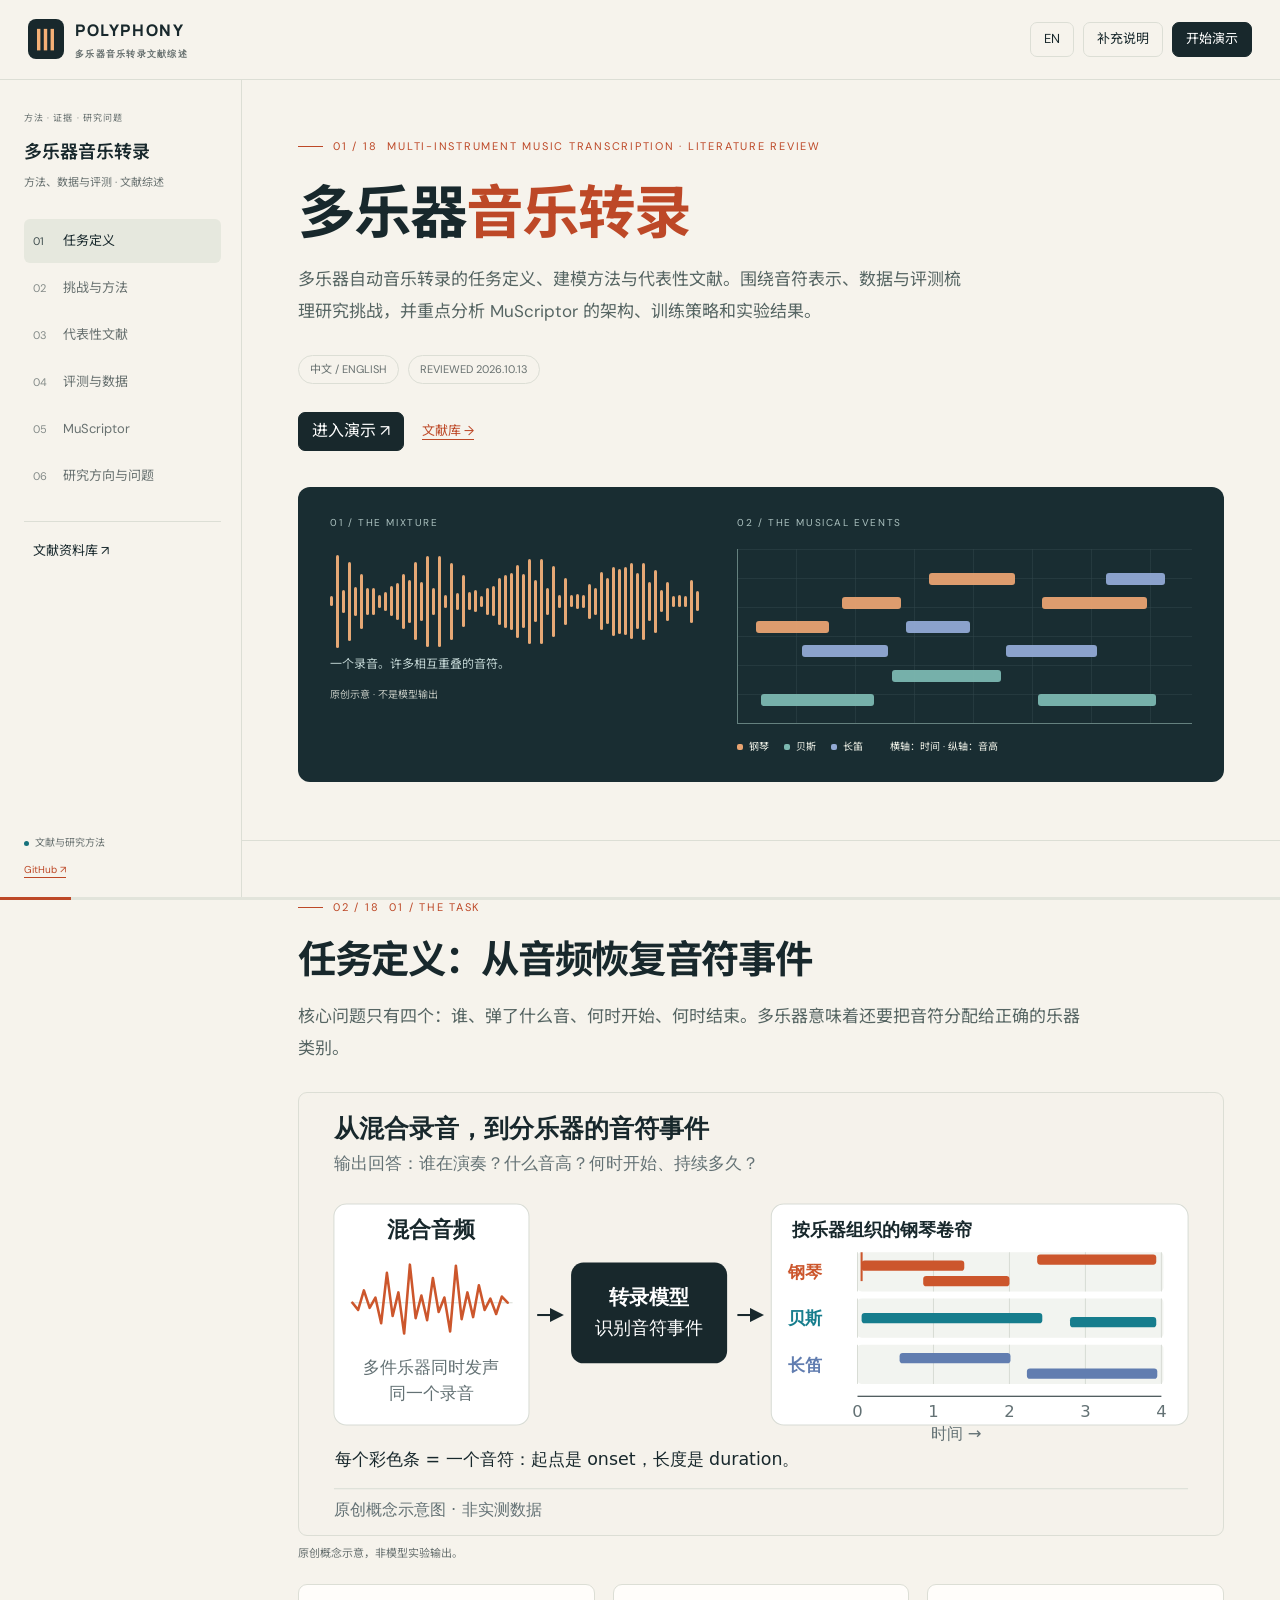
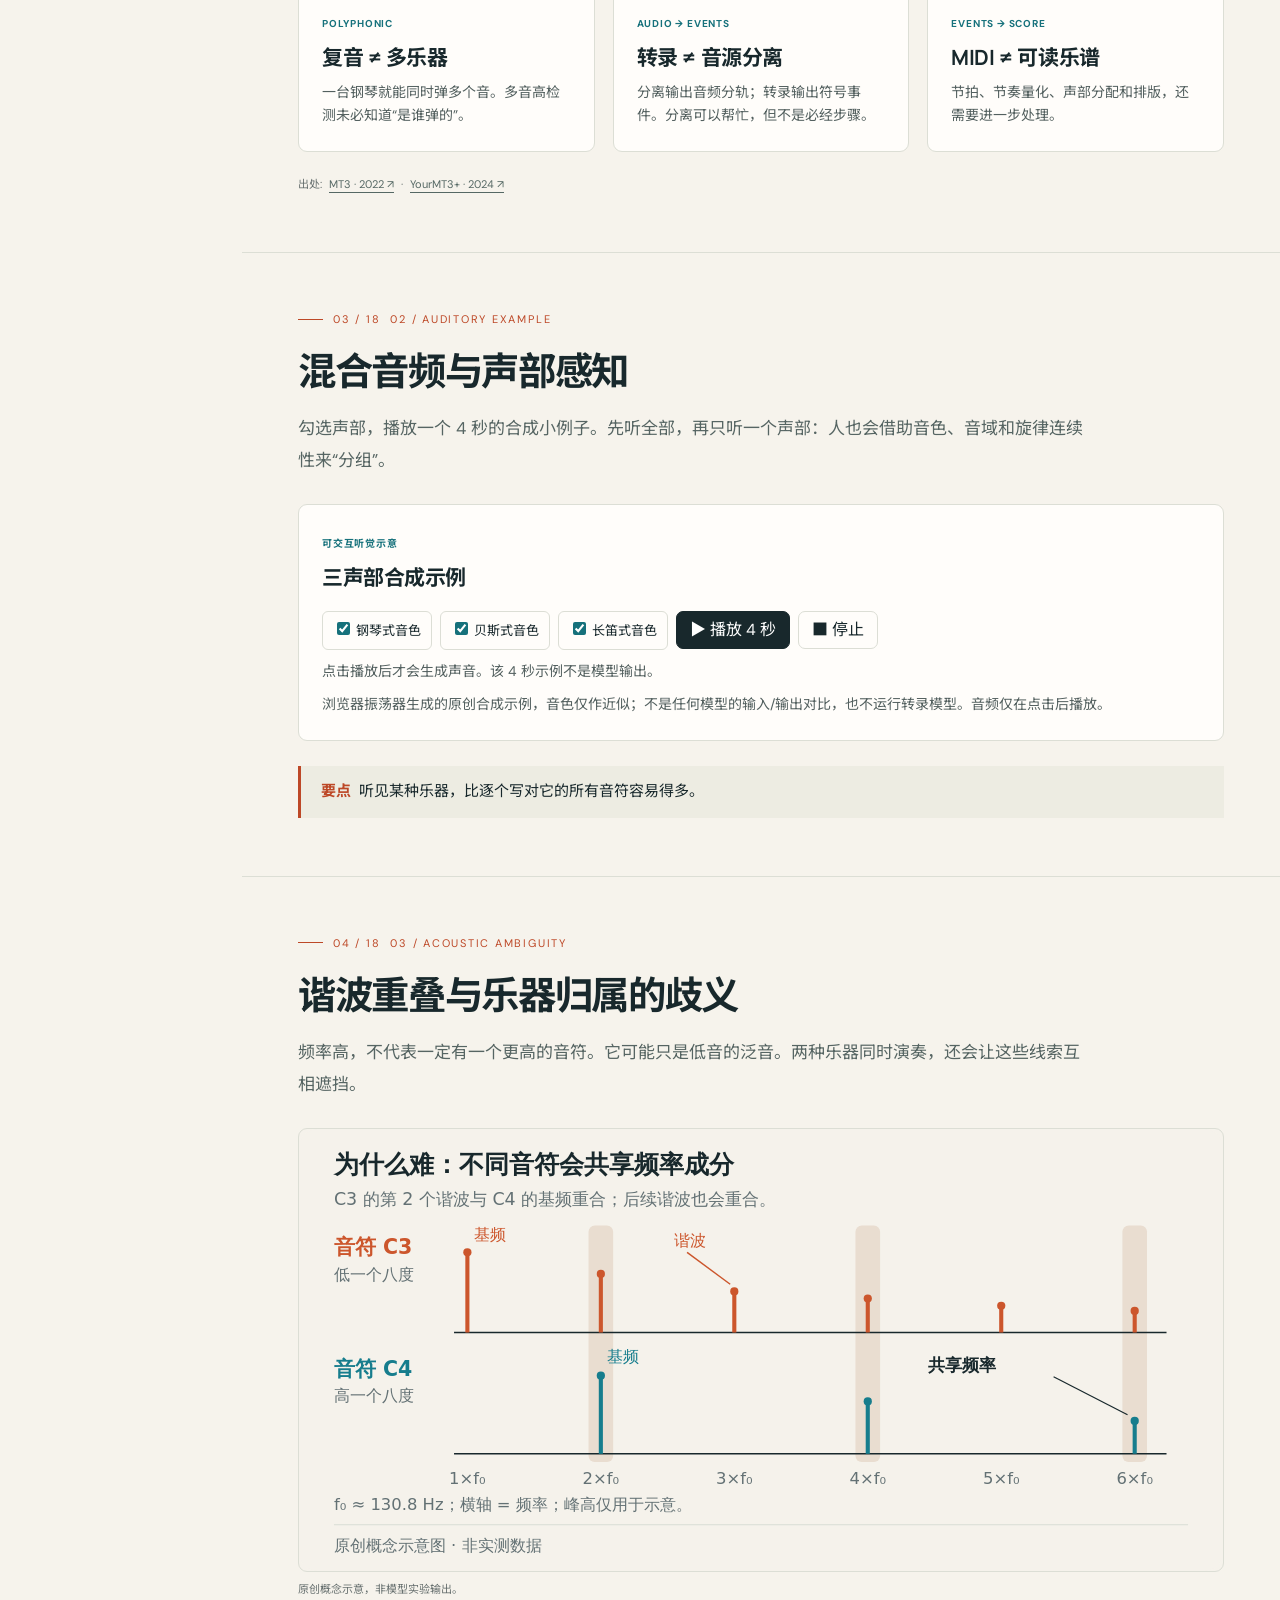
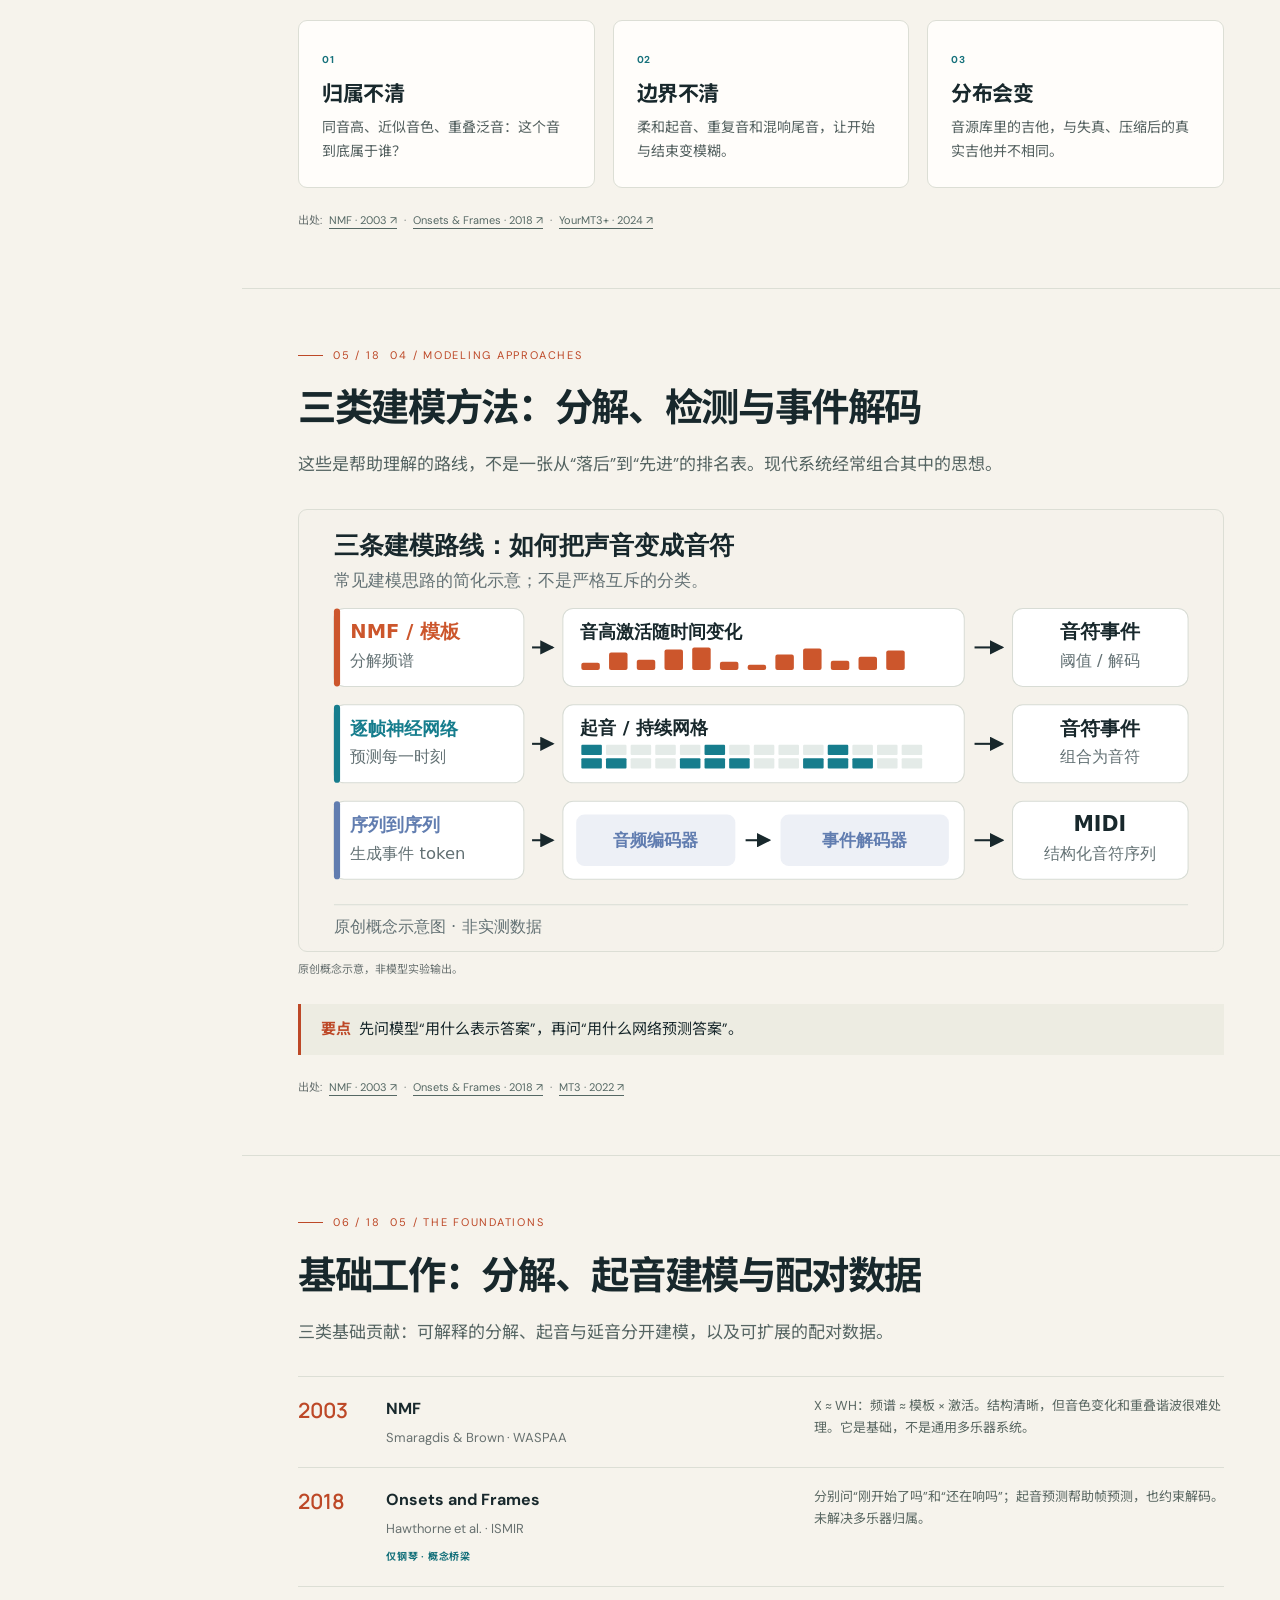
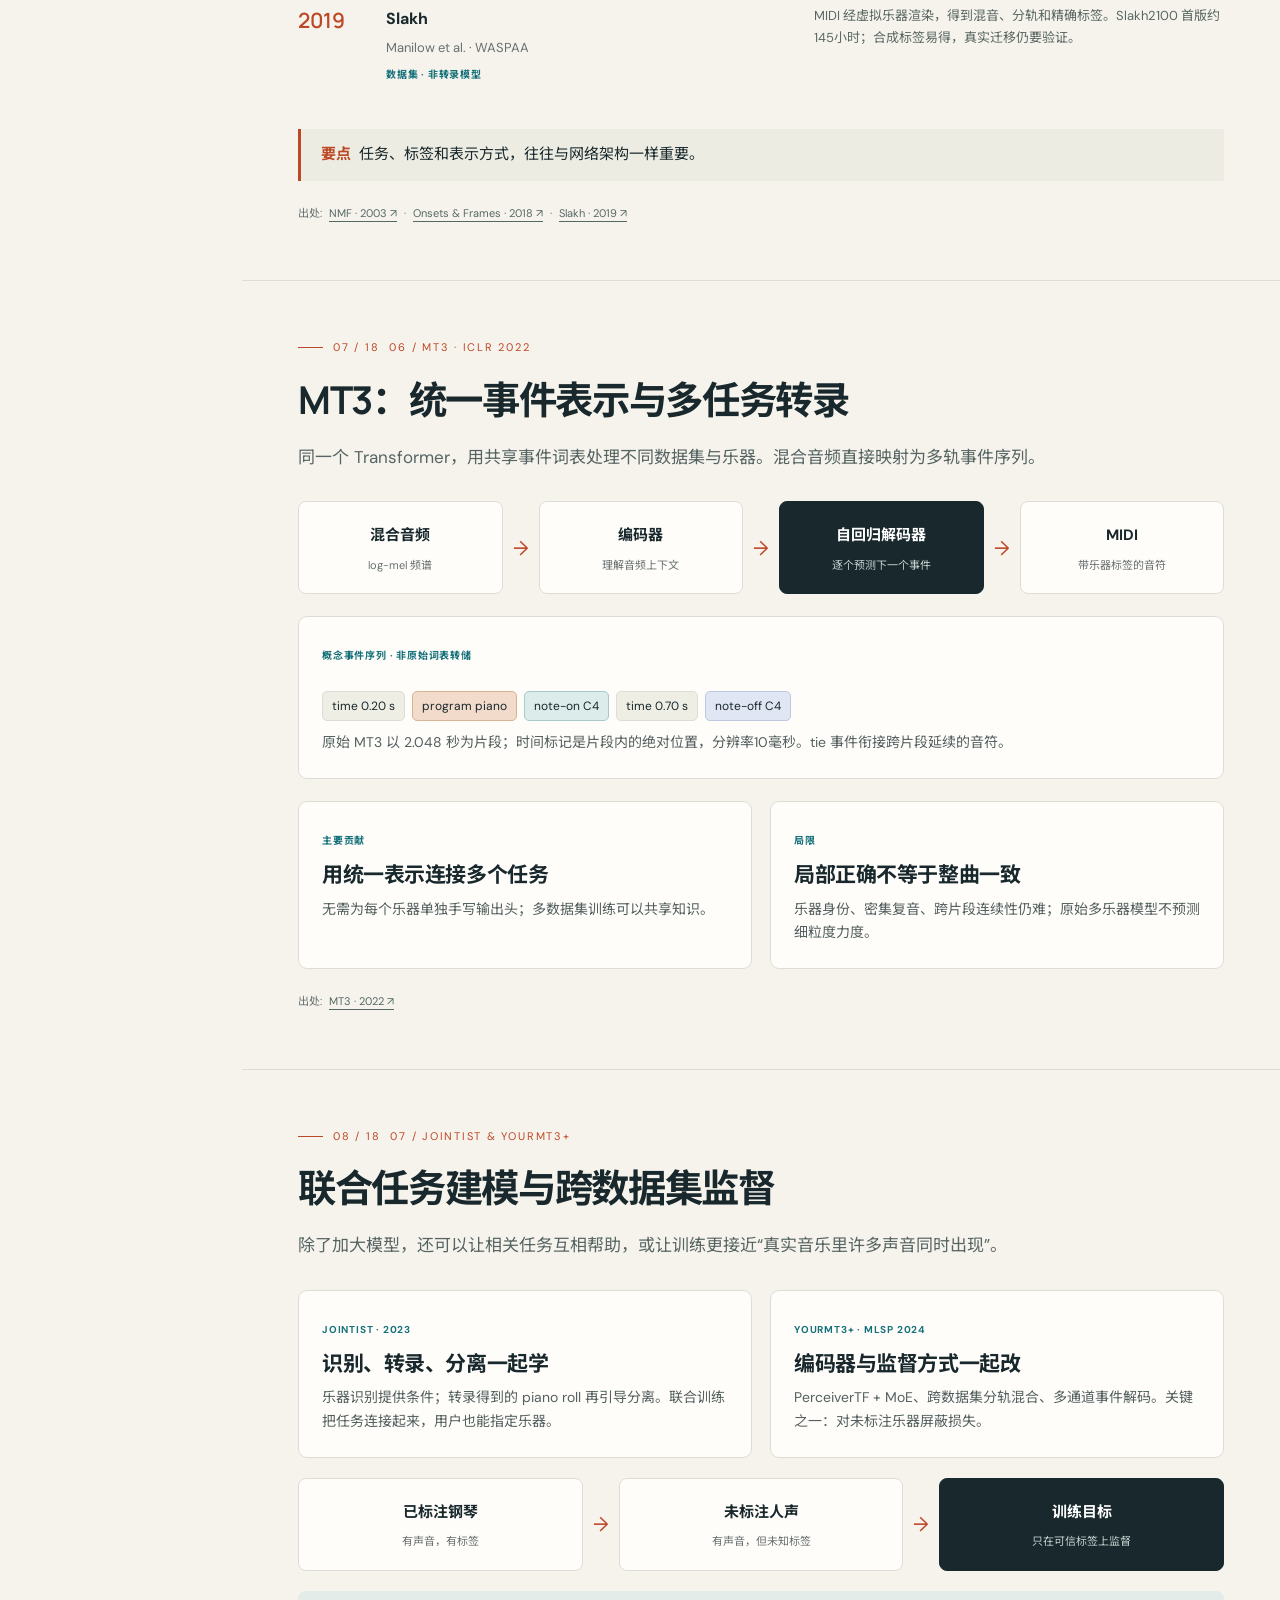
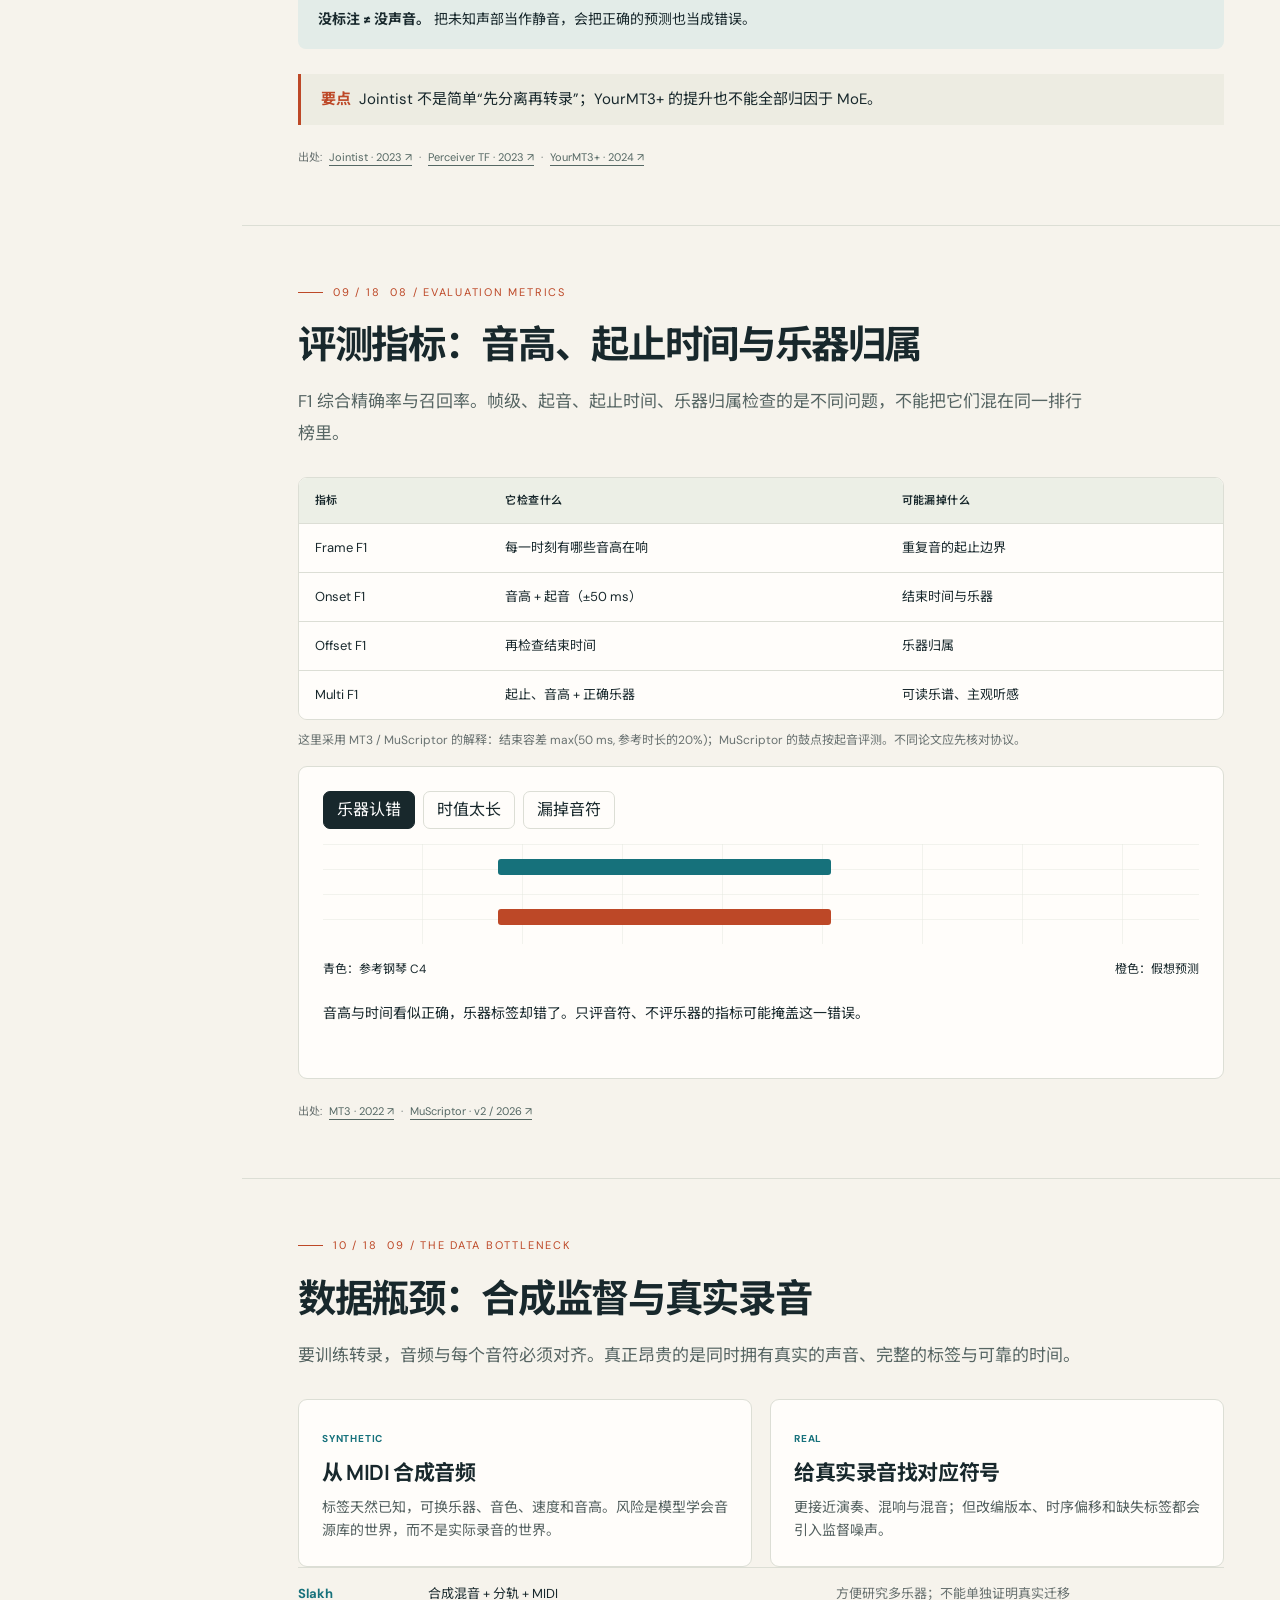
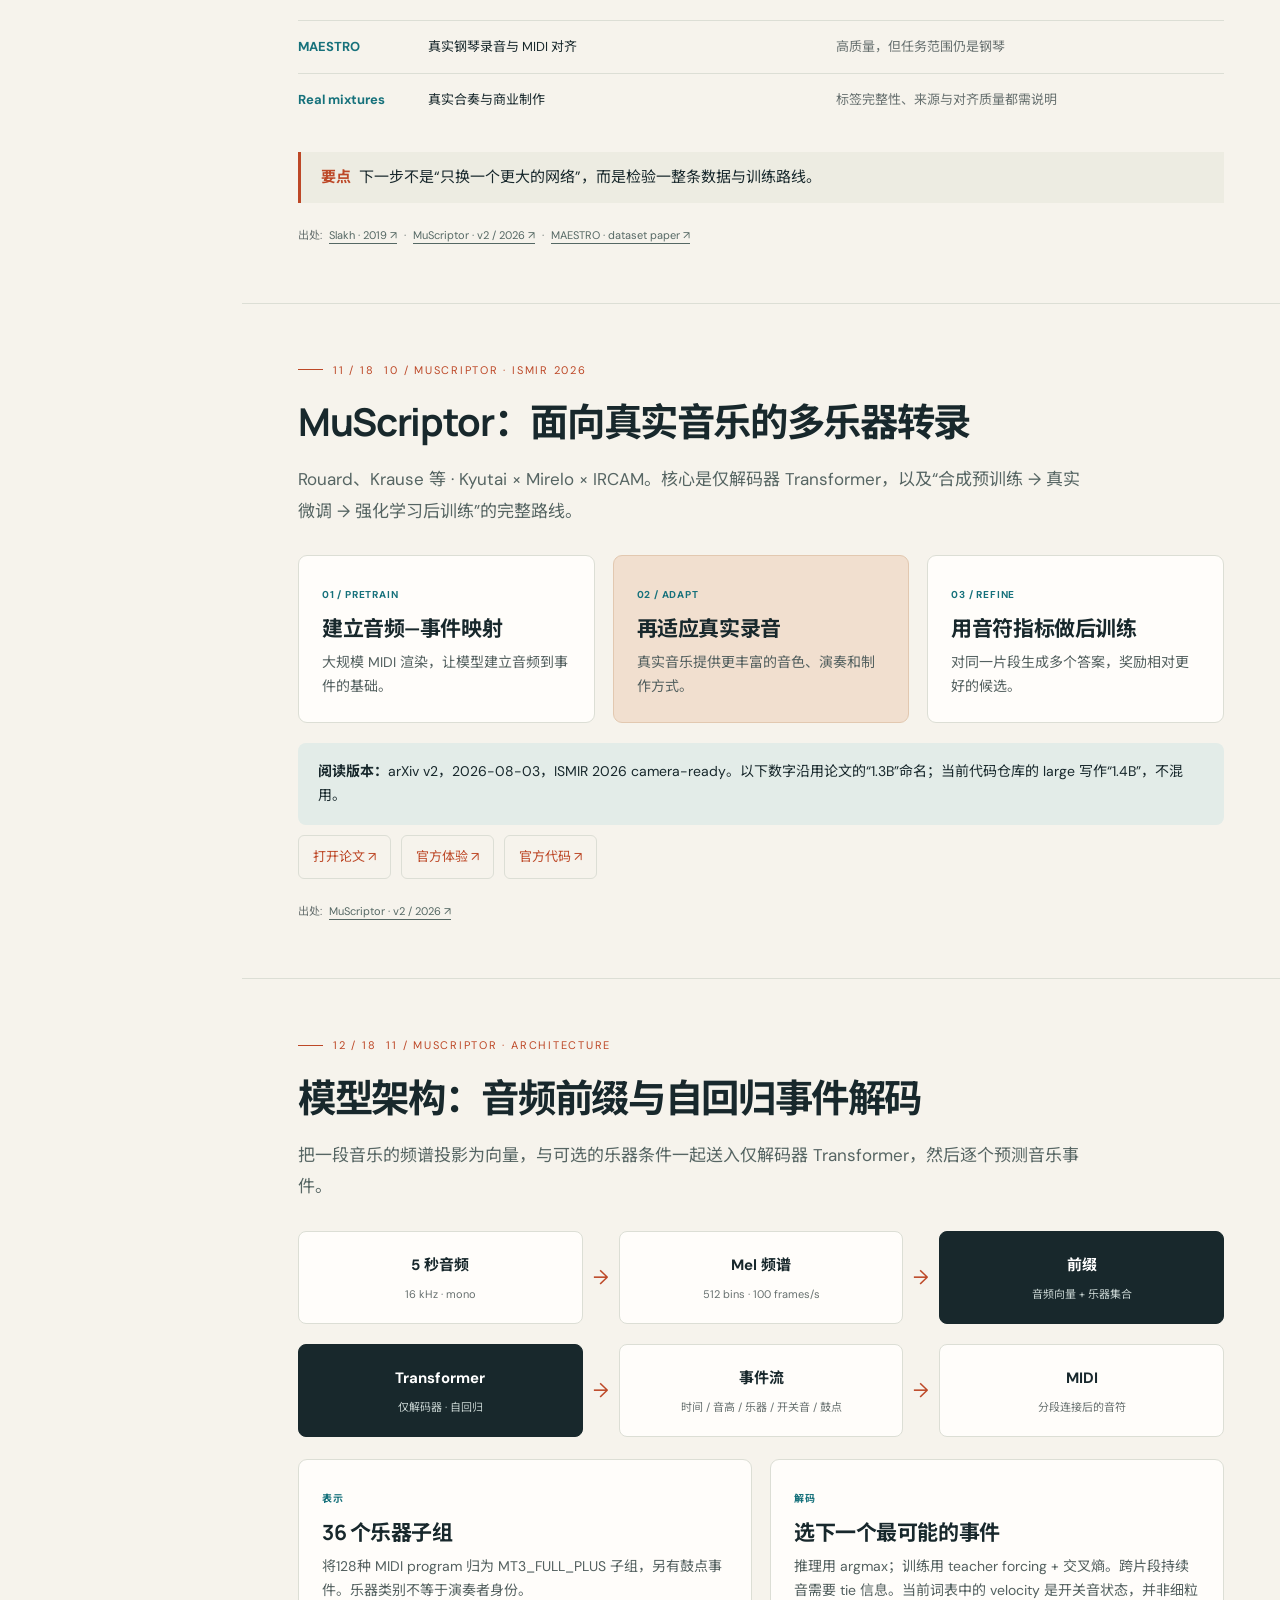
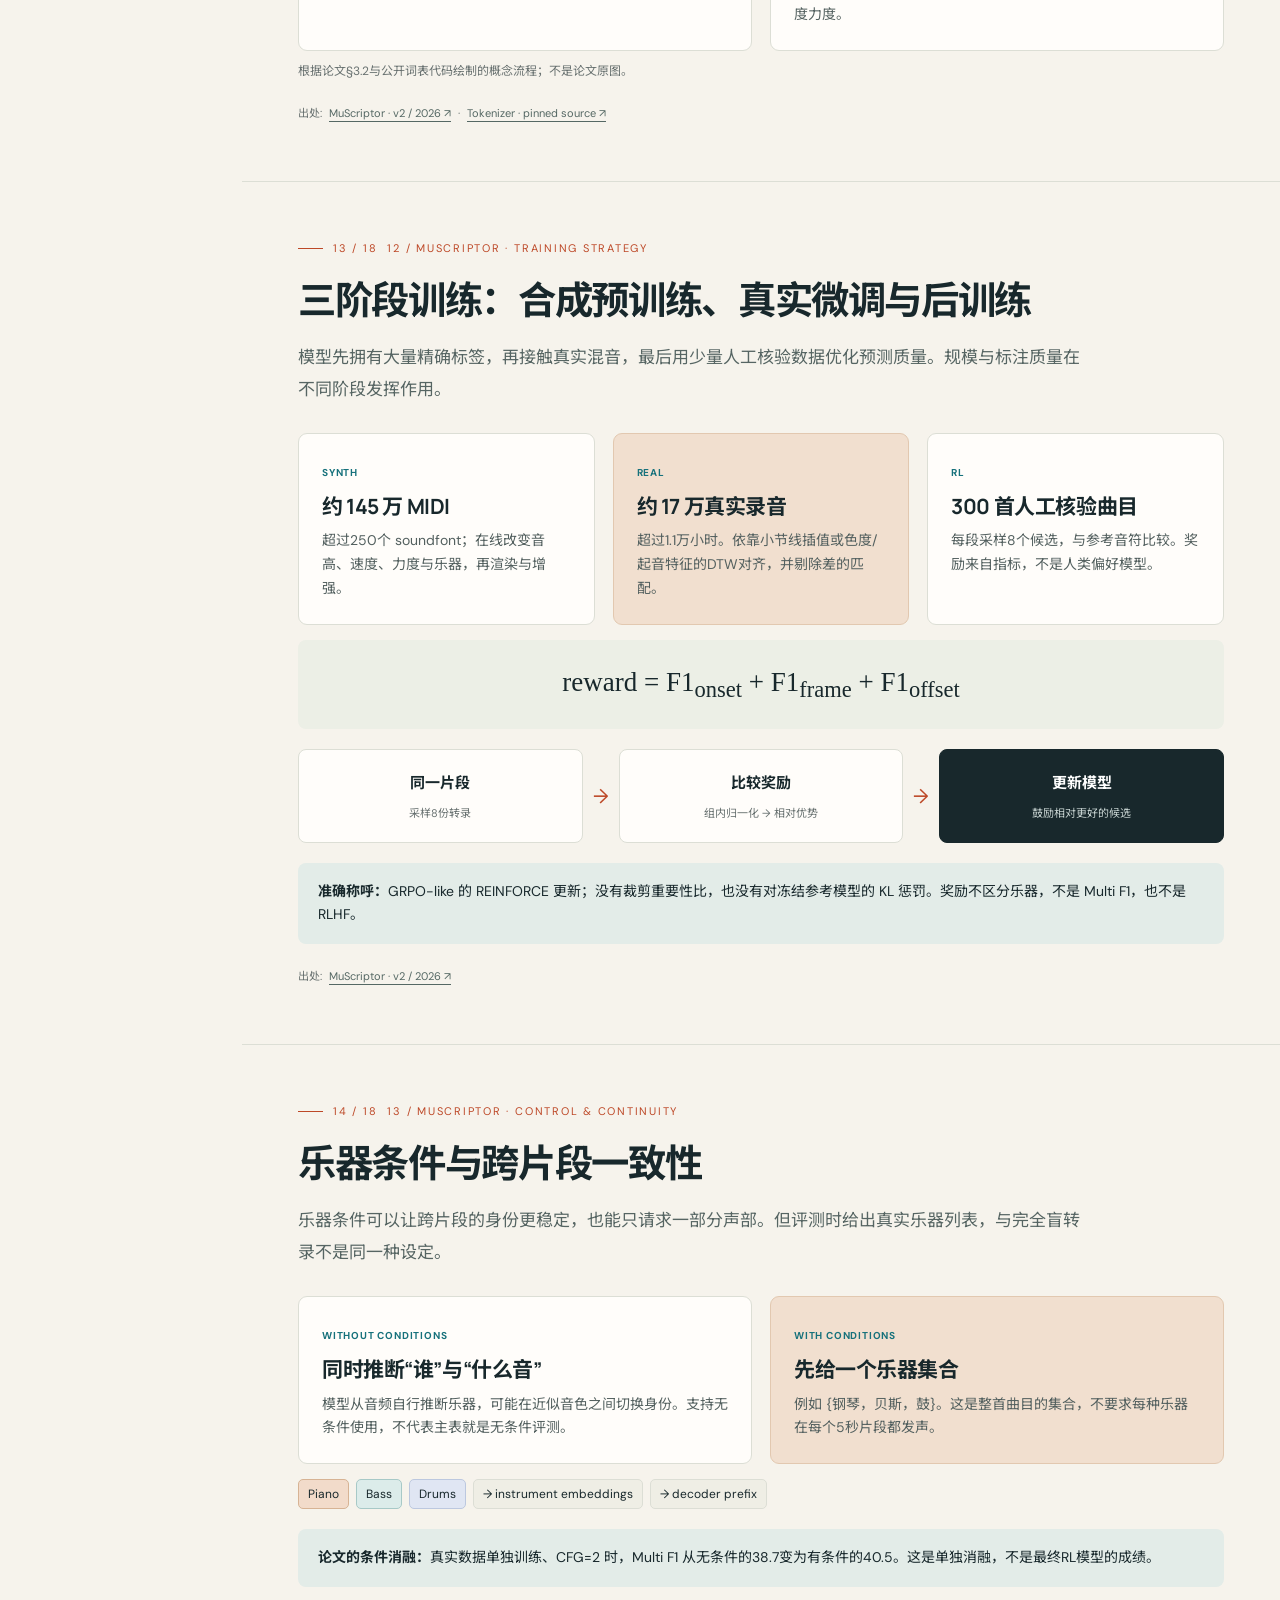
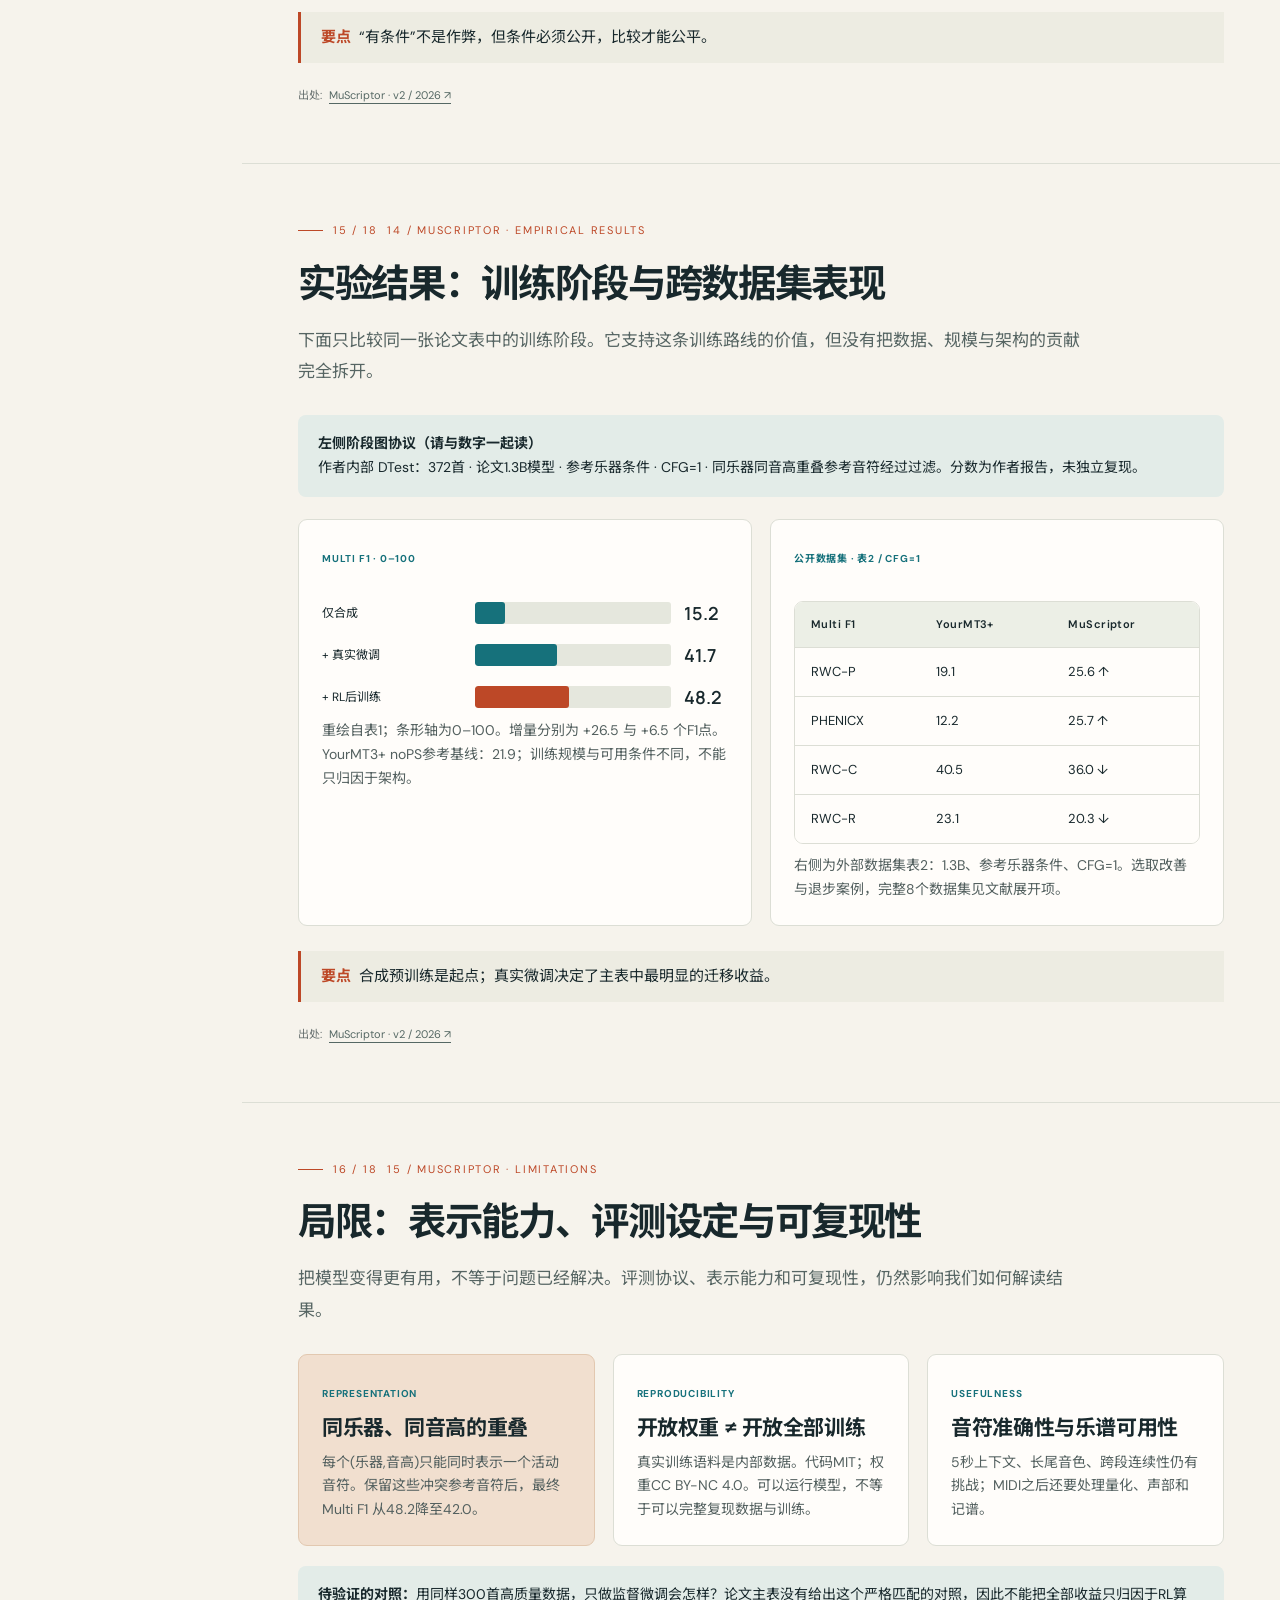
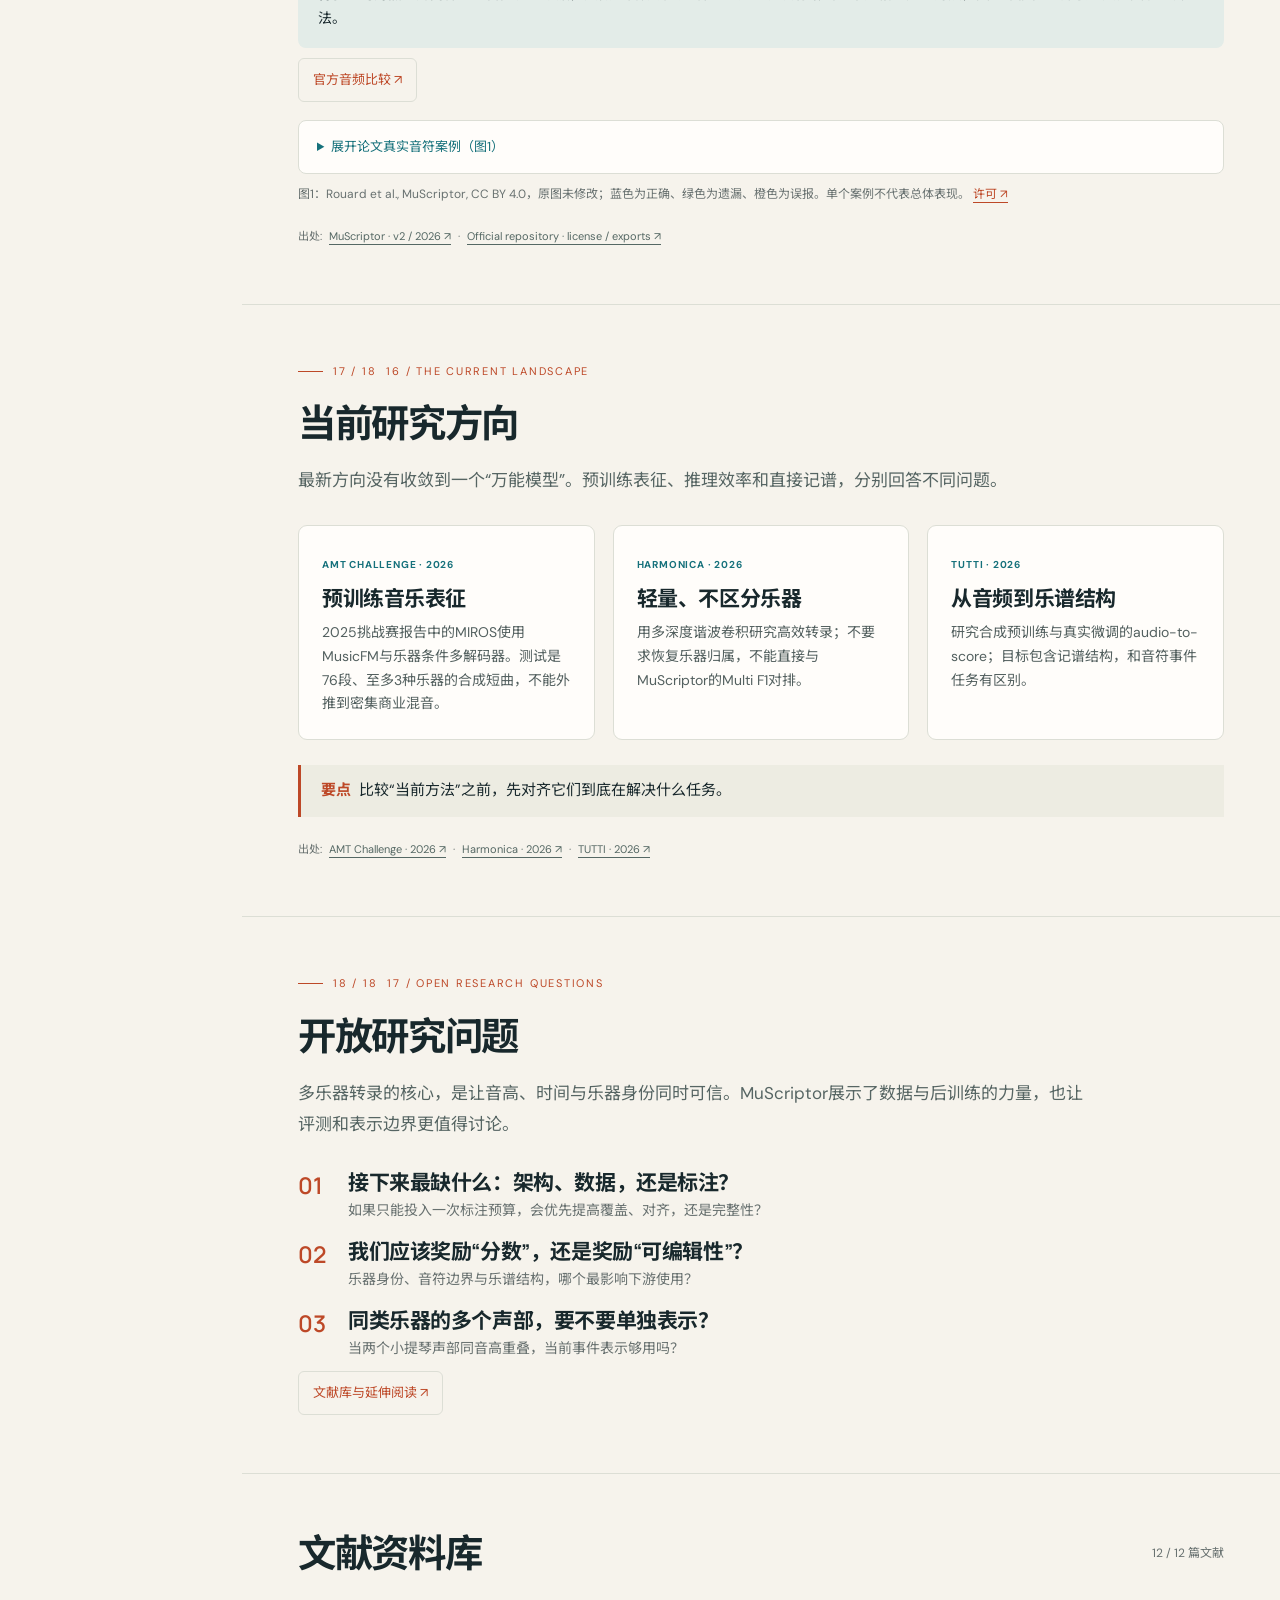
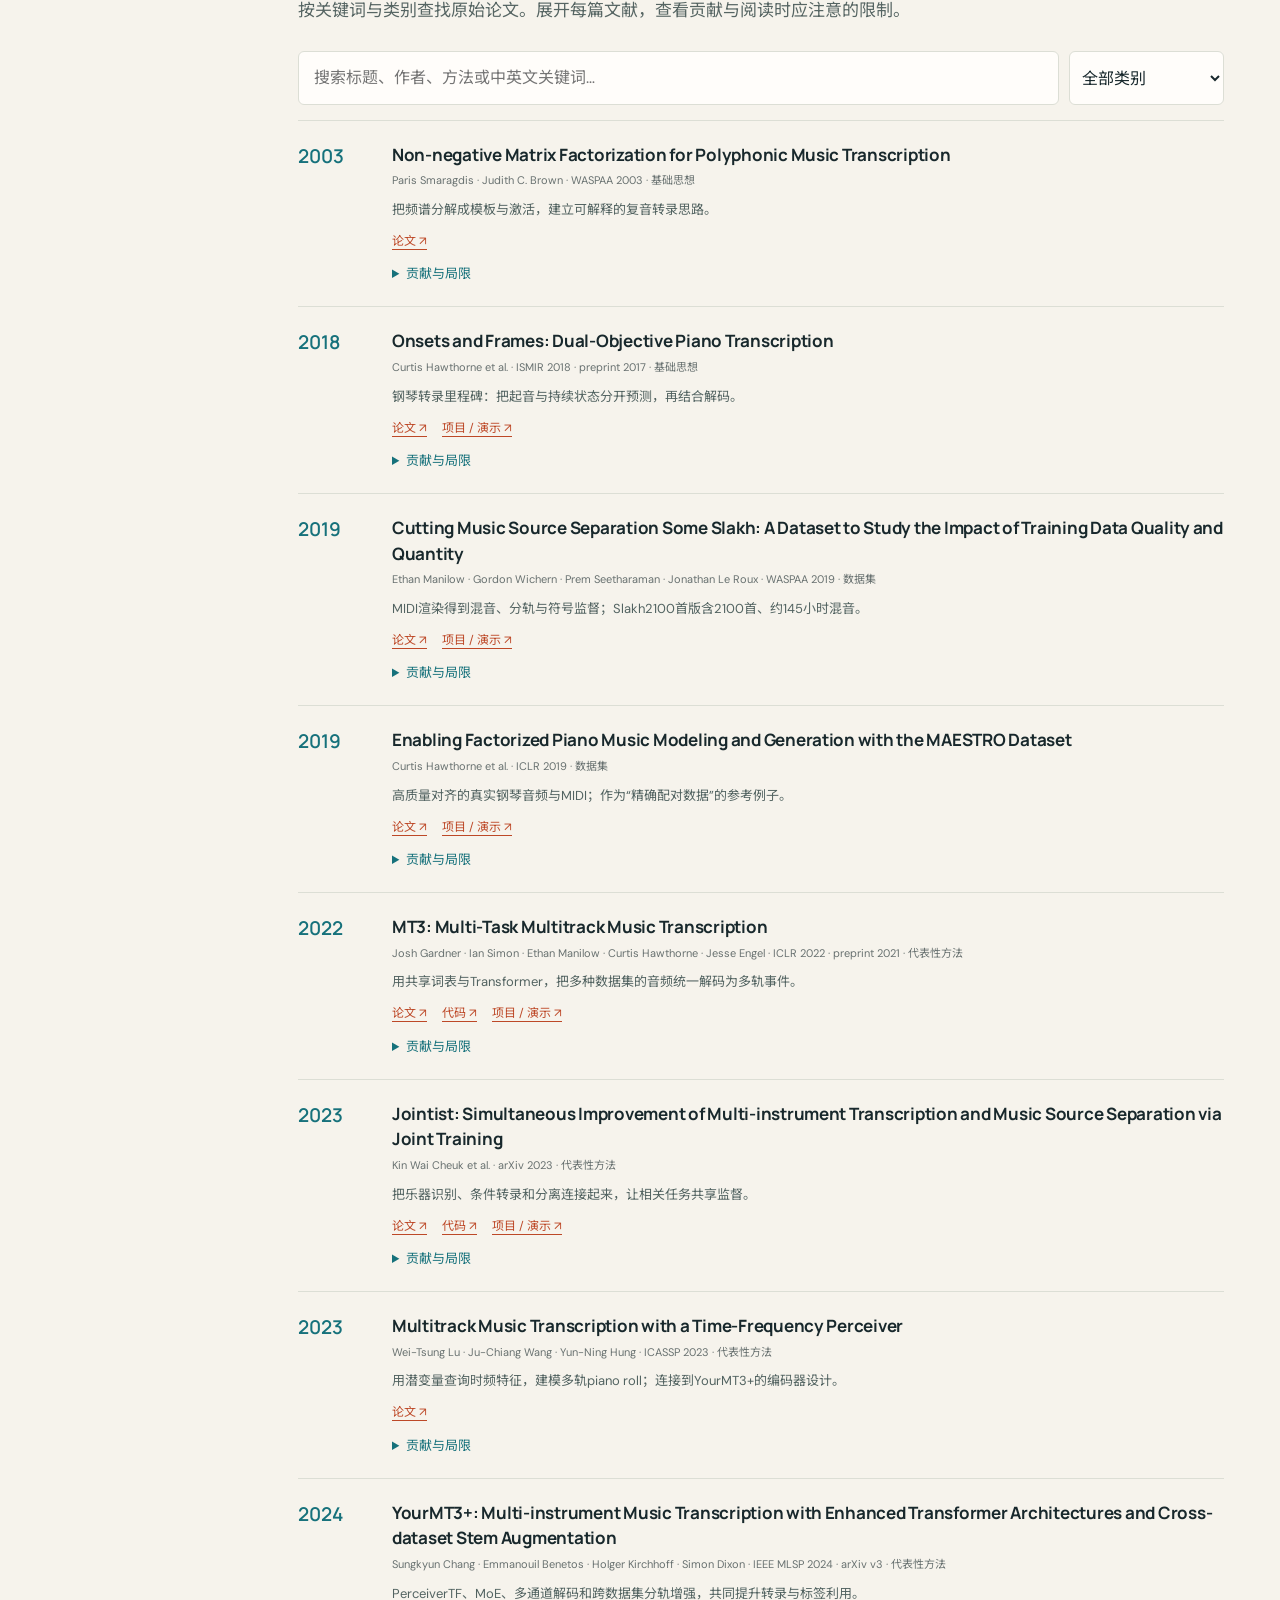
==== commit 5dffcedf: "Revise review with academic language and remove presentation timing" ====
--- a/index.html
+++ b/index.html
@@ -3,18 +3,18 @@
 <head>
 <meta charset="utf-8"><meta name="viewport" content="width=device-width, initial-scale=1">
 <meta name="theme-color" content="#f6f3ec">
-<meta name="description" content="An illustrated, bilingual 40-minute literature review of multi-instrument music transcription, from NMF and MT3 to MuScriptor.">
-<title>听见每一个声部 · Multi-instrument Transcription</title>
+<meta name="description" content="A bilingual literature review of multi-instrument music transcription: methods, datasets, evaluation and MuScriptor.">
+<title>多乐器音乐转录 · 文献综述</title>
 <link rel="icon" href="assets/favicon.svg" type="image/svg+xml">
 <link rel="stylesheet" href="assets/style.css">
 <script defer src="assets/content.js"></script><script defer src="assets/app.js"></script>
 </head>
 <body>
 <a class="skip-link" href="#main">跳到正文 / Skip to content</a>
-<header class="topbar"><a class="brand" href="#intro"><span class="brand-mark" aria-hidden="true">Ⅲ</span><span>POLYPHONY<span class="brand-sub">A PAPER SHARING FIELD GUIDE</span></span></a><div class="top-actions"><button id="language" aria-label="Switch language">EN</button><button id="notes-toggle" aria-pressed="false"></button><button id="mode-toggle" class="primary" aria-pressed="false"></button></div></header>
-<aside class="sidebar"><div class="rail-kicker">LISTEN · DECODE · UNDERSTAND</div><div id="rail-intro"></div><nav id="chapter-nav" aria-label="Chapters"></nav><a class="rail-library" href="#library" id="library-nav"></a><div class="rail-bottom"><span class="live-dot"></span><span id="rail-status"></span><a href="https://github.com/Hanyu-Meng/Multi-instrument_Transcription_paper_sharing" target="_blank" rel="noopener noreferrer">GitHub ↗</a></div></aside>
+<header class="topbar"><a class="brand" href="#intro"><span class="brand-mark" aria-hidden="true">Ⅲ</span><span>POLYPHONY<span class="brand-sub">A LITERATURE REVIEW</span></span></a><div class="top-actions"><button id="language" aria-label="Switch language">EN</button><button id="notes-toggle" aria-pressed="false"></button><button id="mode-toggle" class="primary" aria-pressed="false"></button></div></header>
+<aside class="sidebar"><div class="rail-kicker">METHODS · EVIDENCE · OPEN QUESTIONS</div><div id="rail-intro"></div><nav id="chapter-nav" aria-label="Chapters"></nav><a class="rail-library" href="#library" id="library-nav"></a><div class="rail-bottom"><span class="live-dot"></span><span id="rail-status"></span><a href="https://github.com/Hanyu-Meng/Multi-instrument_Transcription_paper_sharing" target="_blank" rel="noopener noreferrer">GitHub ↗</a></div></aside>
 <main id="main" tabindex="-1"><div id="slides"></div><section id="library" class="library-section"></section><footer id="footer"></footer></main>
-<div id="presentation-bar" class="presentation-bar" hidden><button id="prev" aria-label="Previous slide">←</button><span id="slide-status" aria-live="polite"></span><button id="next" aria-label="Next slide">→</button><div class="timer"><button id="timer-toggle"></button><time id="timer">00:00</time><button id="timer-reset" aria-label="Reset timer">↺</button></div><button id="fullscreen" aria-label="Fullscreen">⛶</button></div>
+<div id="presentation-bar" class="presentation-bar" hidden><button id="prev" aria-label="Previous slide">←</button><span id="slide-status" aria-live="polite"></span><button id="next" aria-label="Next slide">→</button><button id="fullscreen" aria-label="Fullscreen">⛶</button></div>
 <div class="progress-line"><div id="progress"></div></div>
-<noscript><p style="padding:6rem 2rem">本网站需要启用 JavaScript。请参阅仓库 README 获取分享提纲与论文链接。 This website needs JavaScript; the repository README also provides the reading route and paper links.</p></noscript>
+<noscript><p style="padding:6rem 2rem">本网站需要启用 JavaScript。请参阅仓库 README 获取综述提纲与论文链接。 This website needs JavaScript; the repository README also provides the reading route and paper links.</p></noscript>
 </body></html>
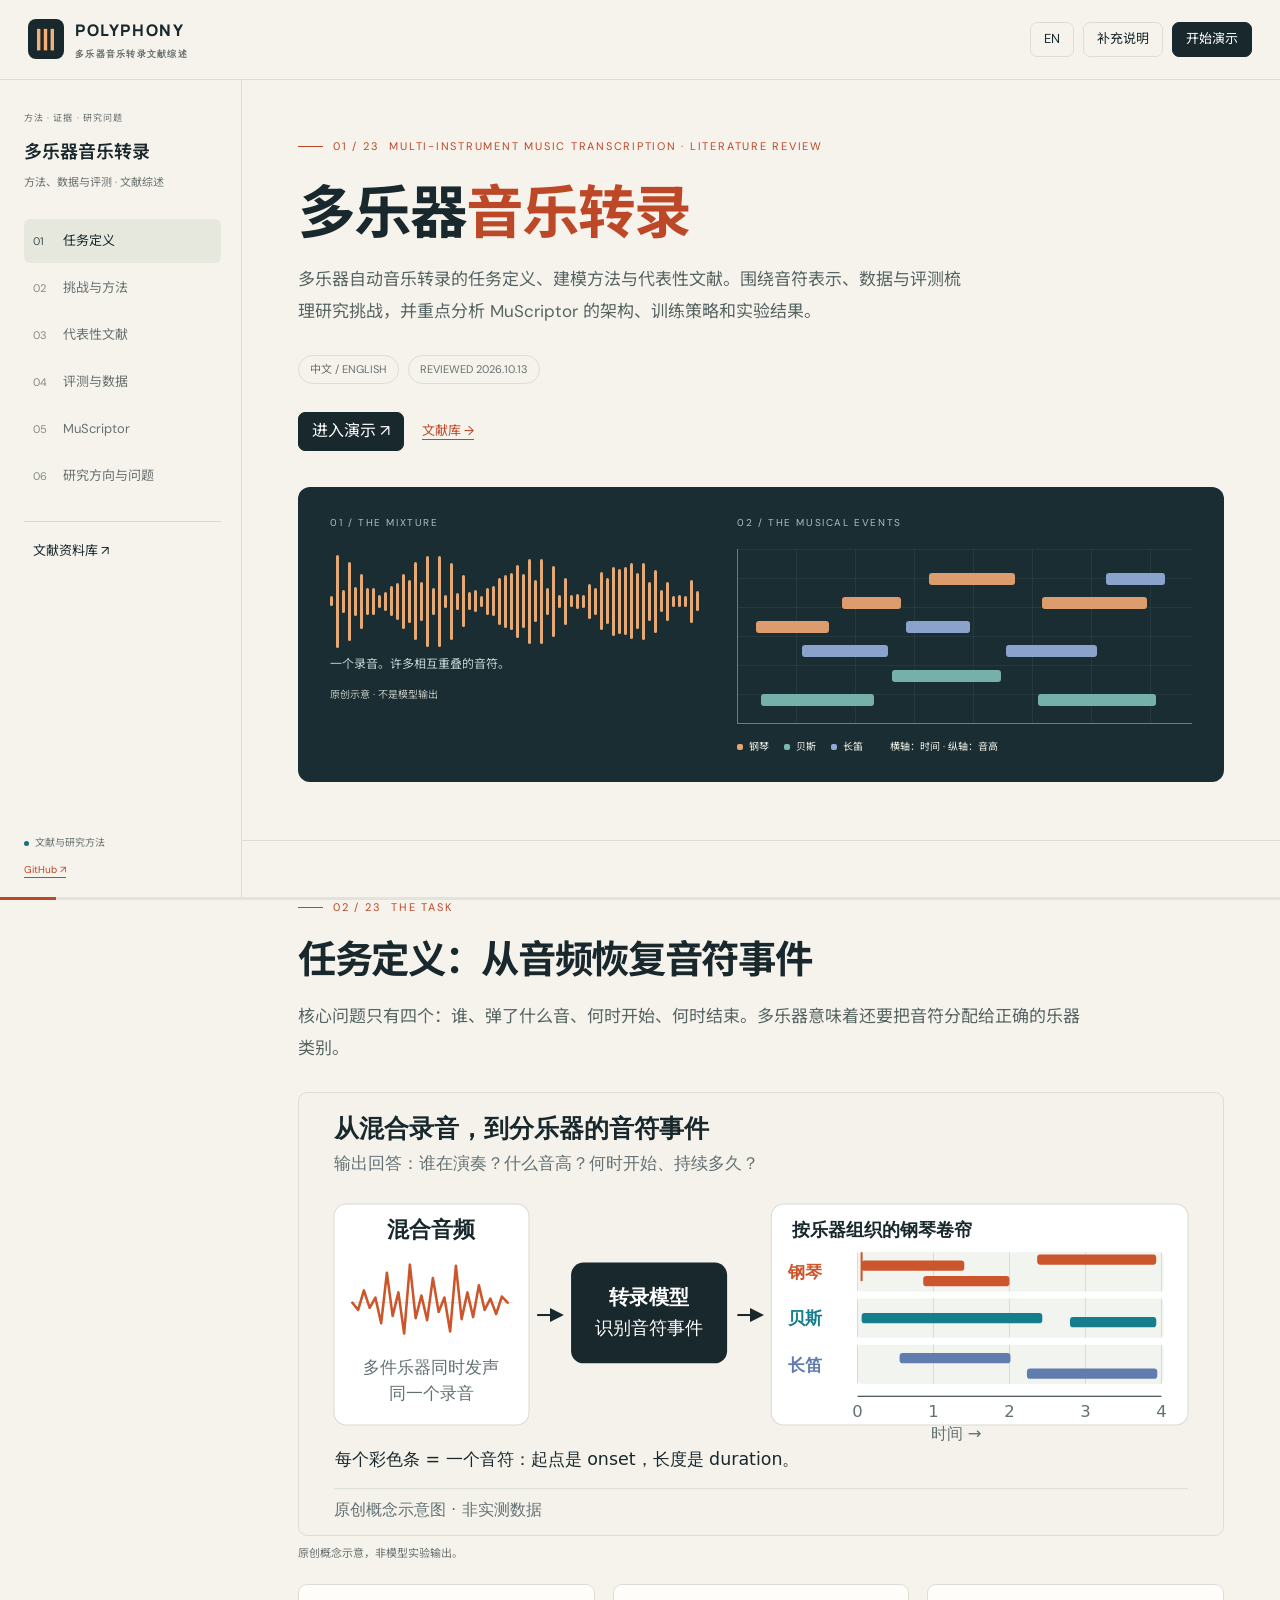
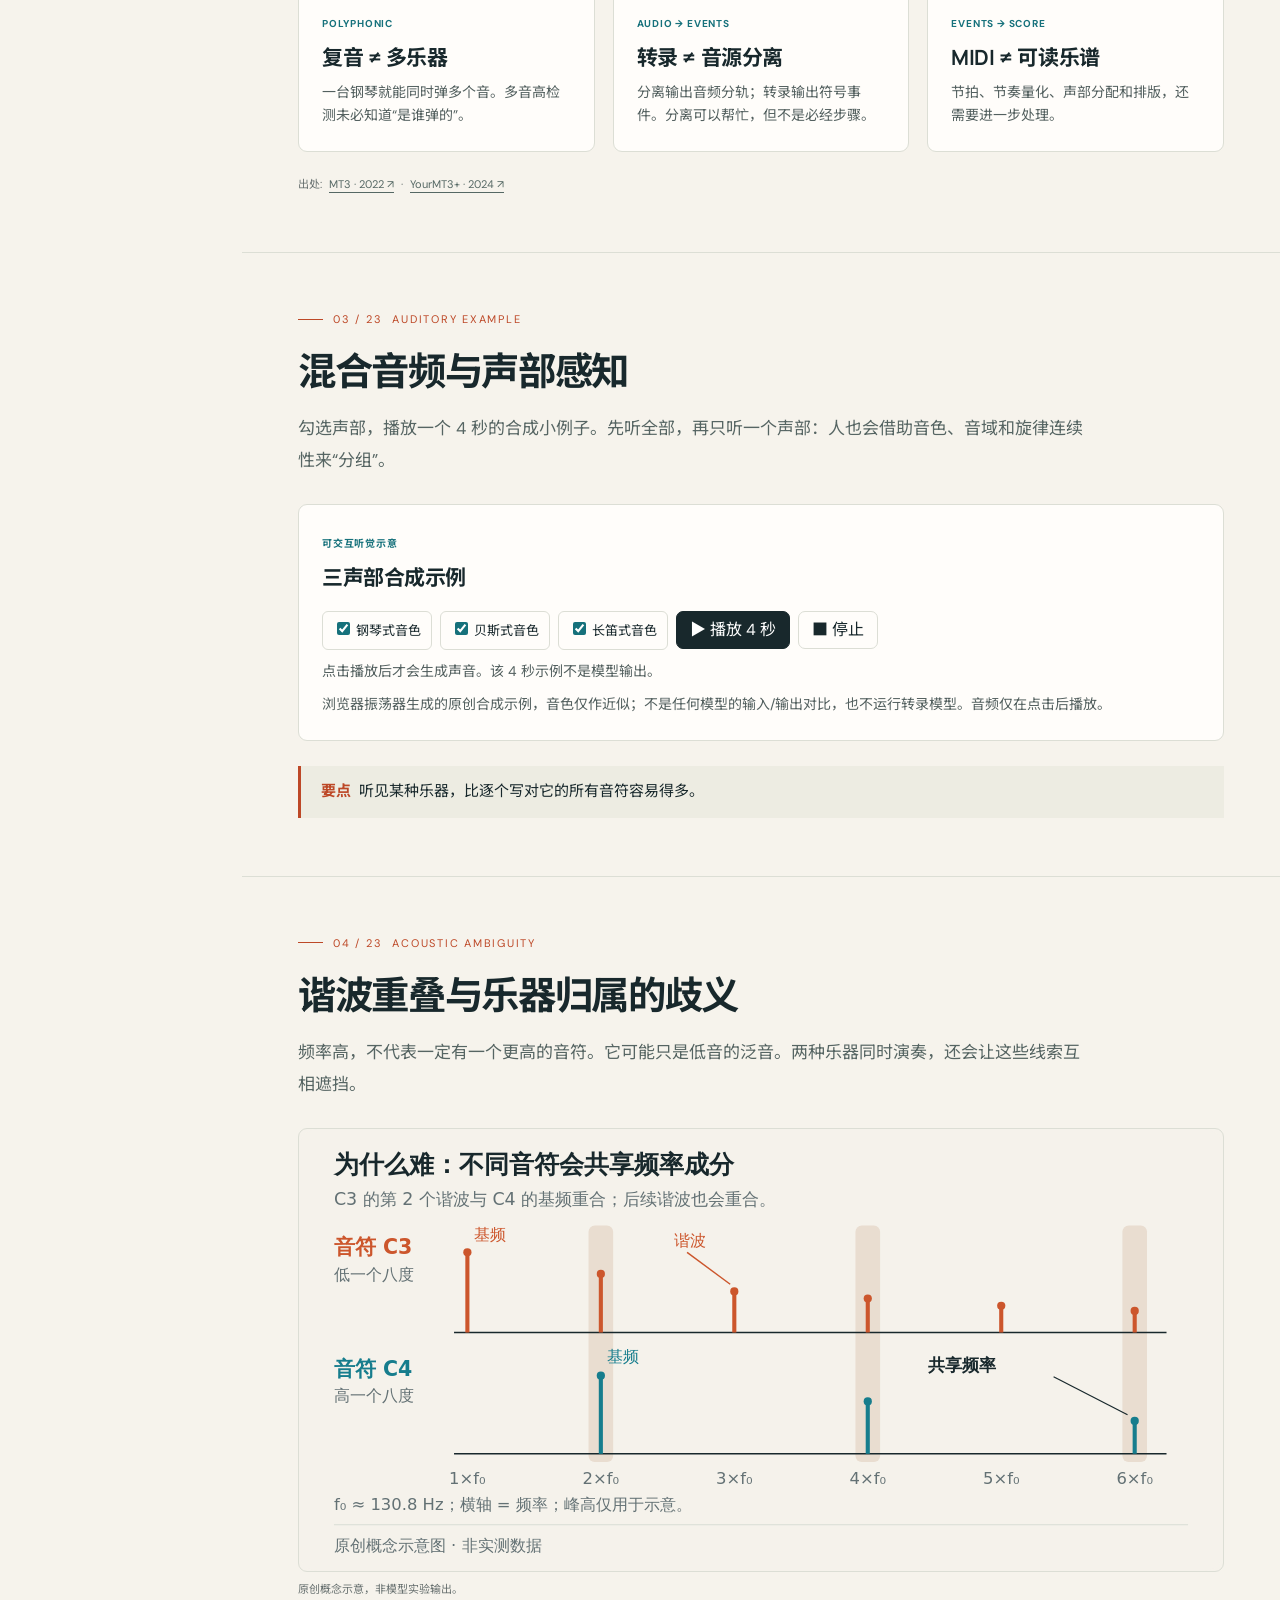
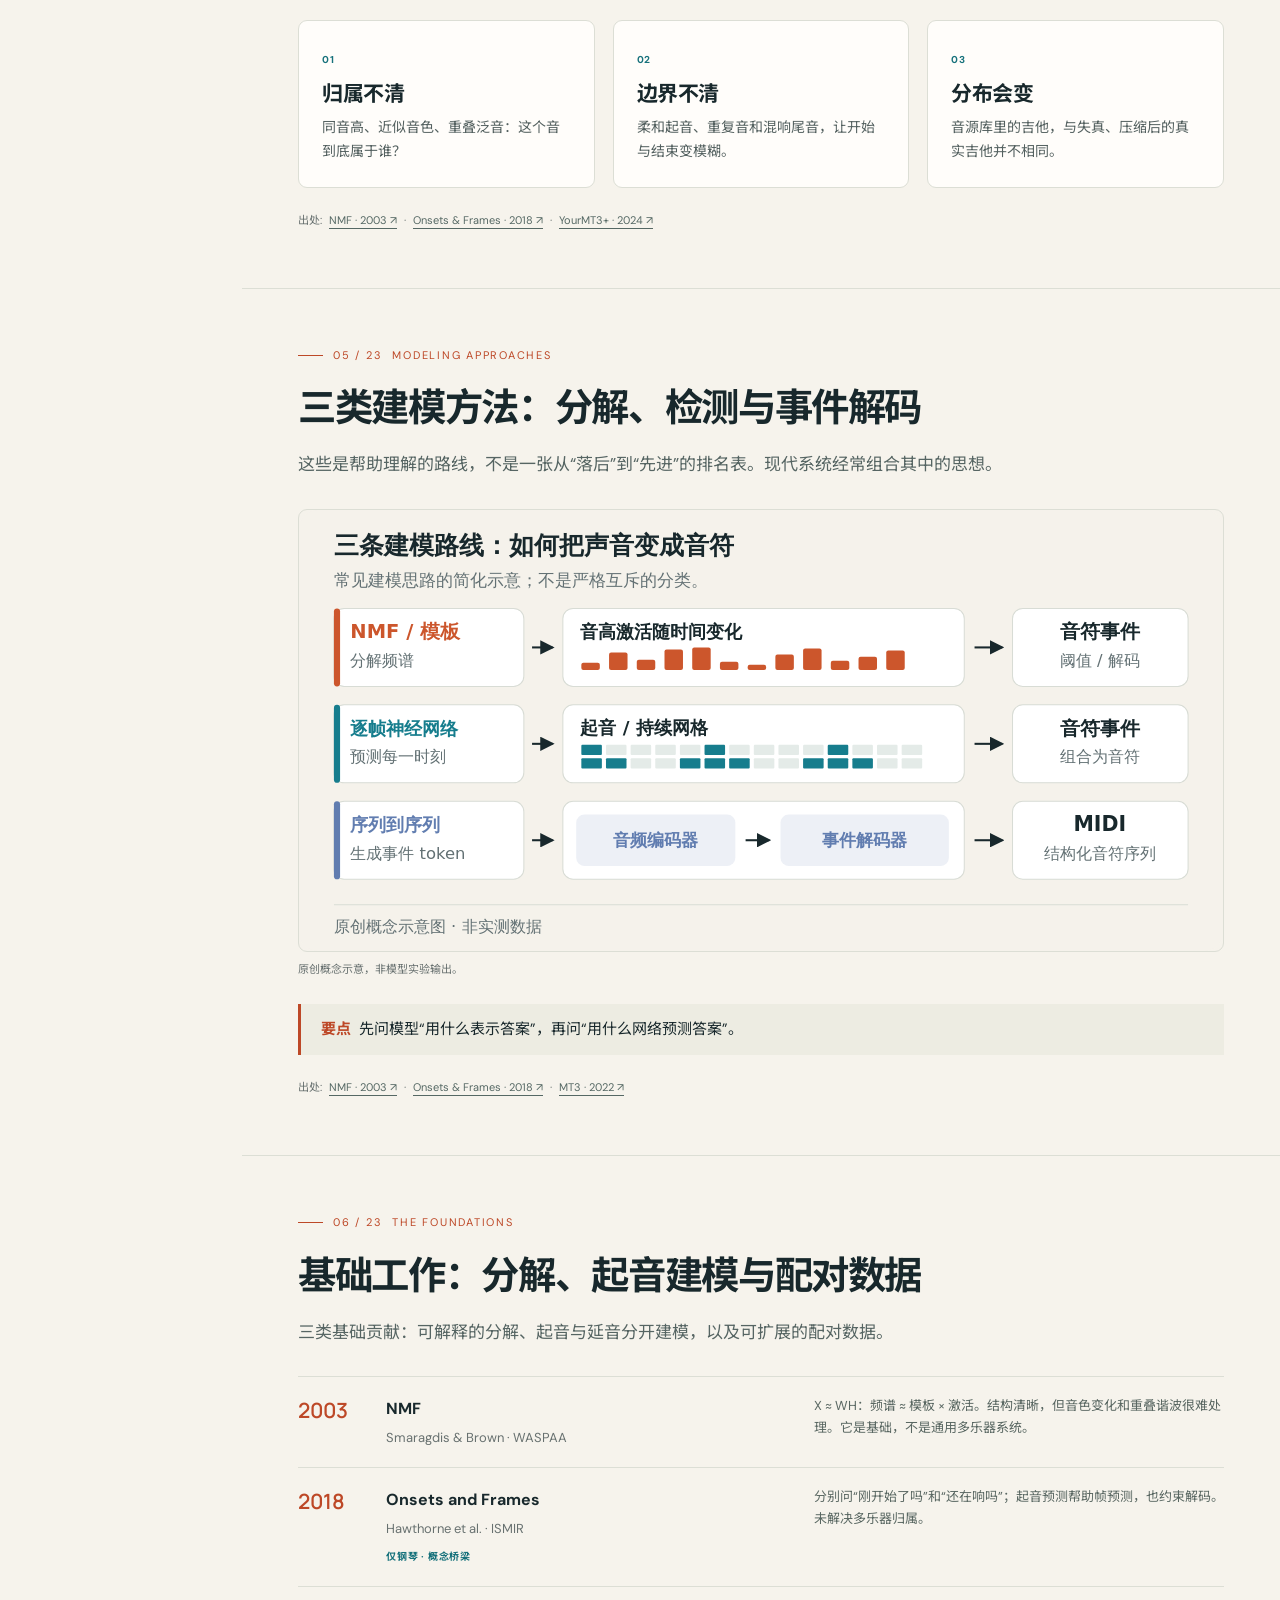
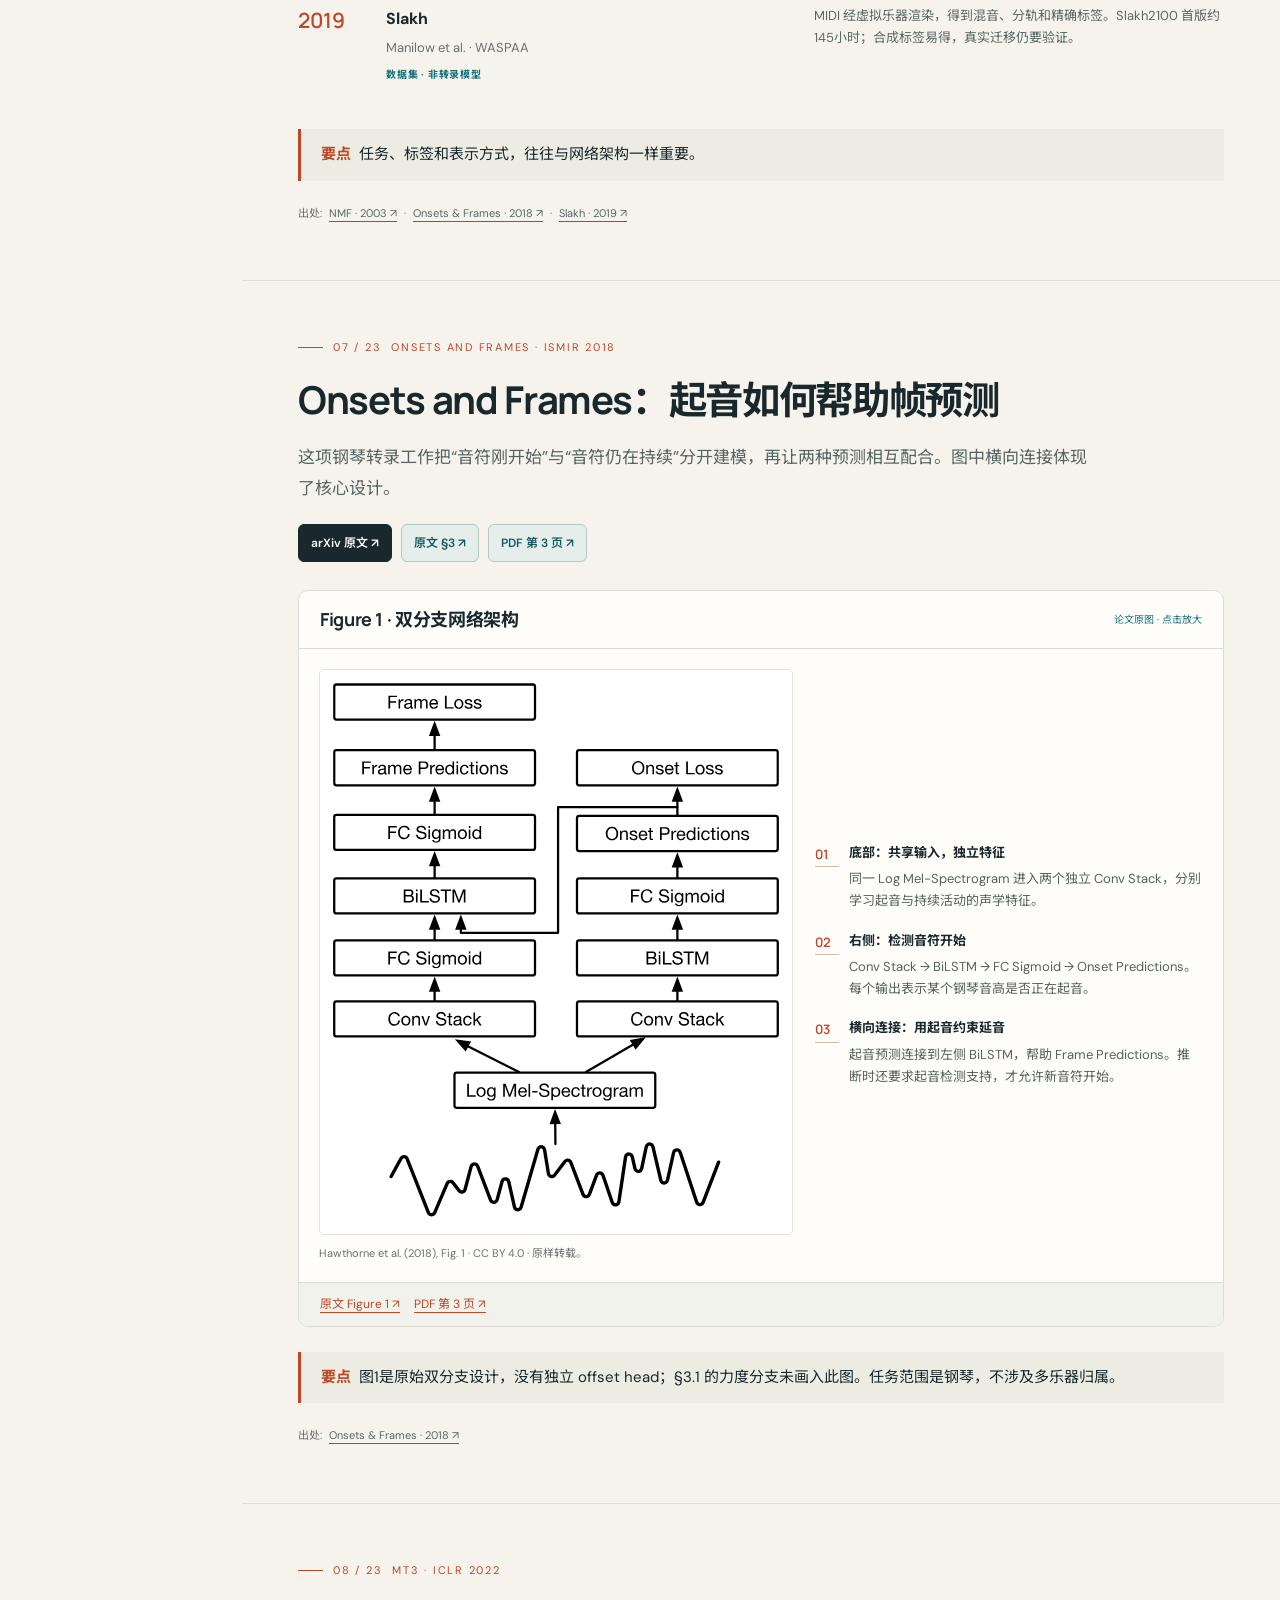
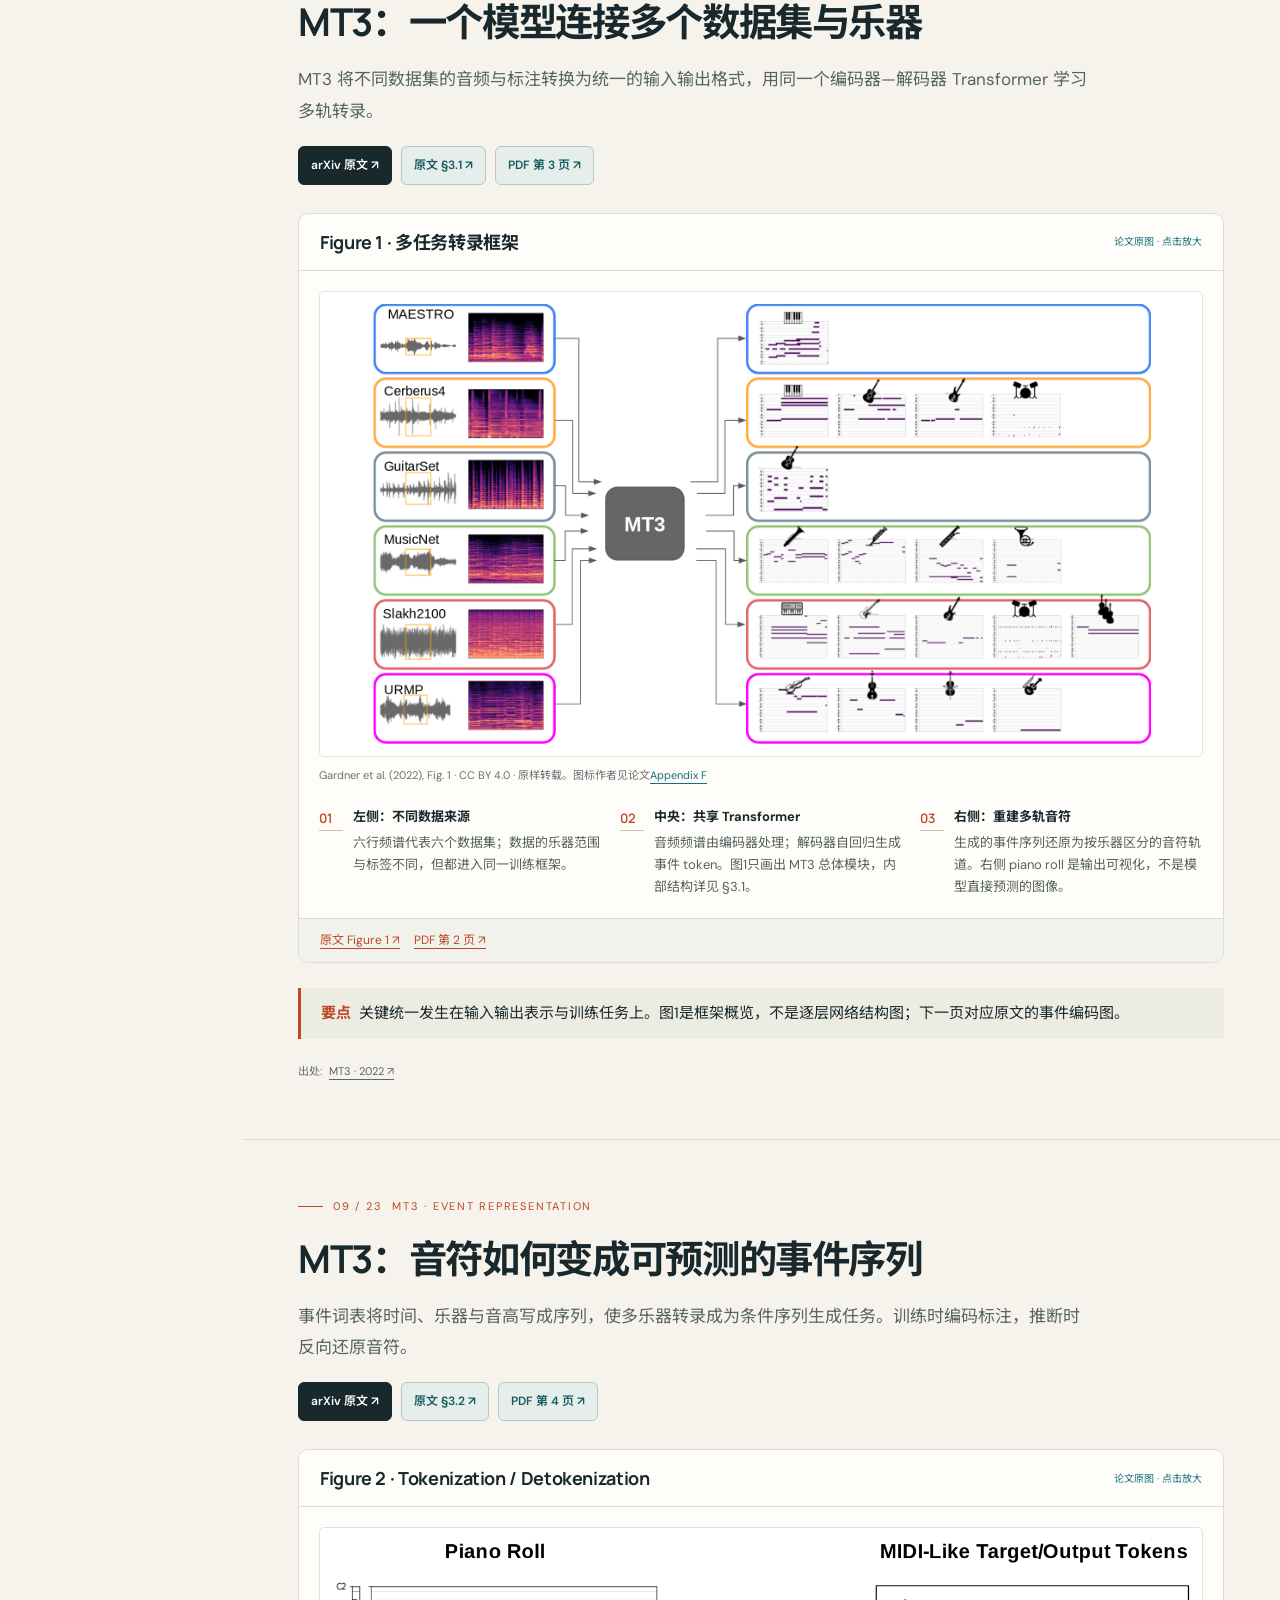
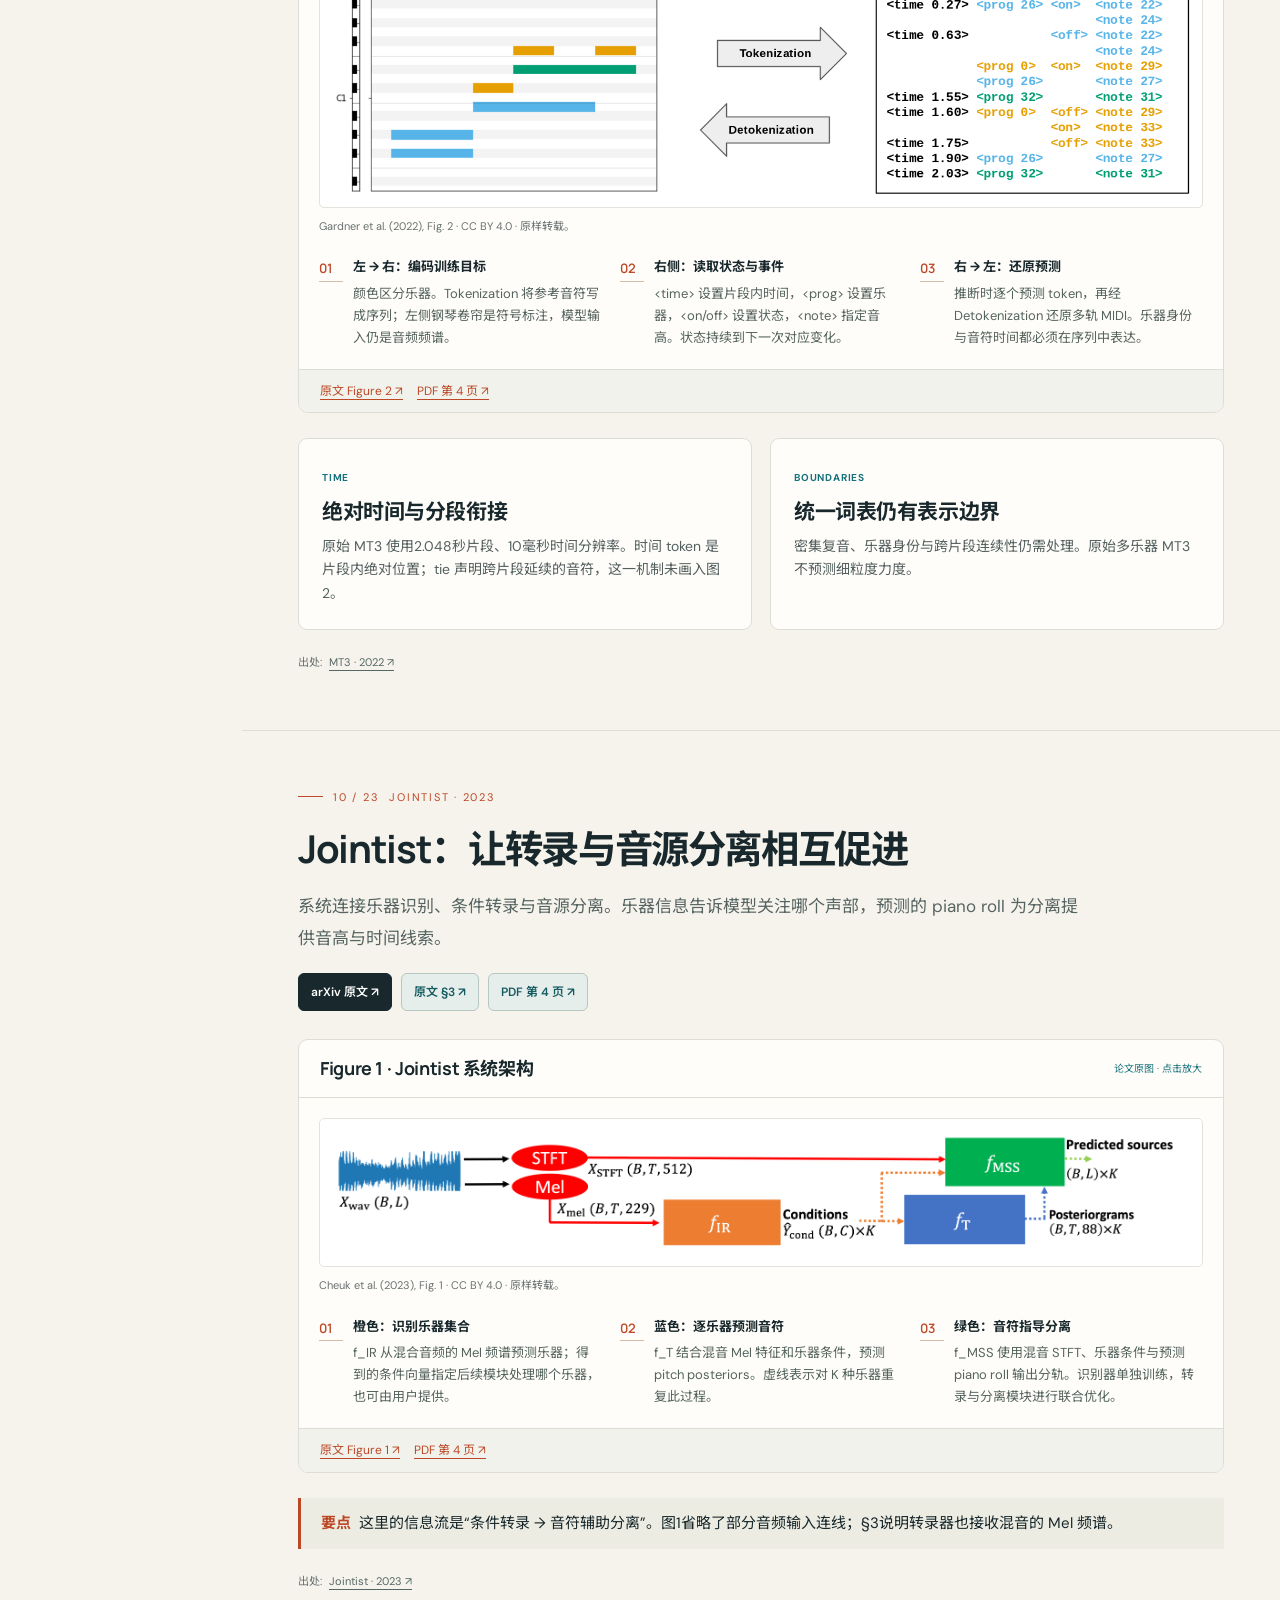
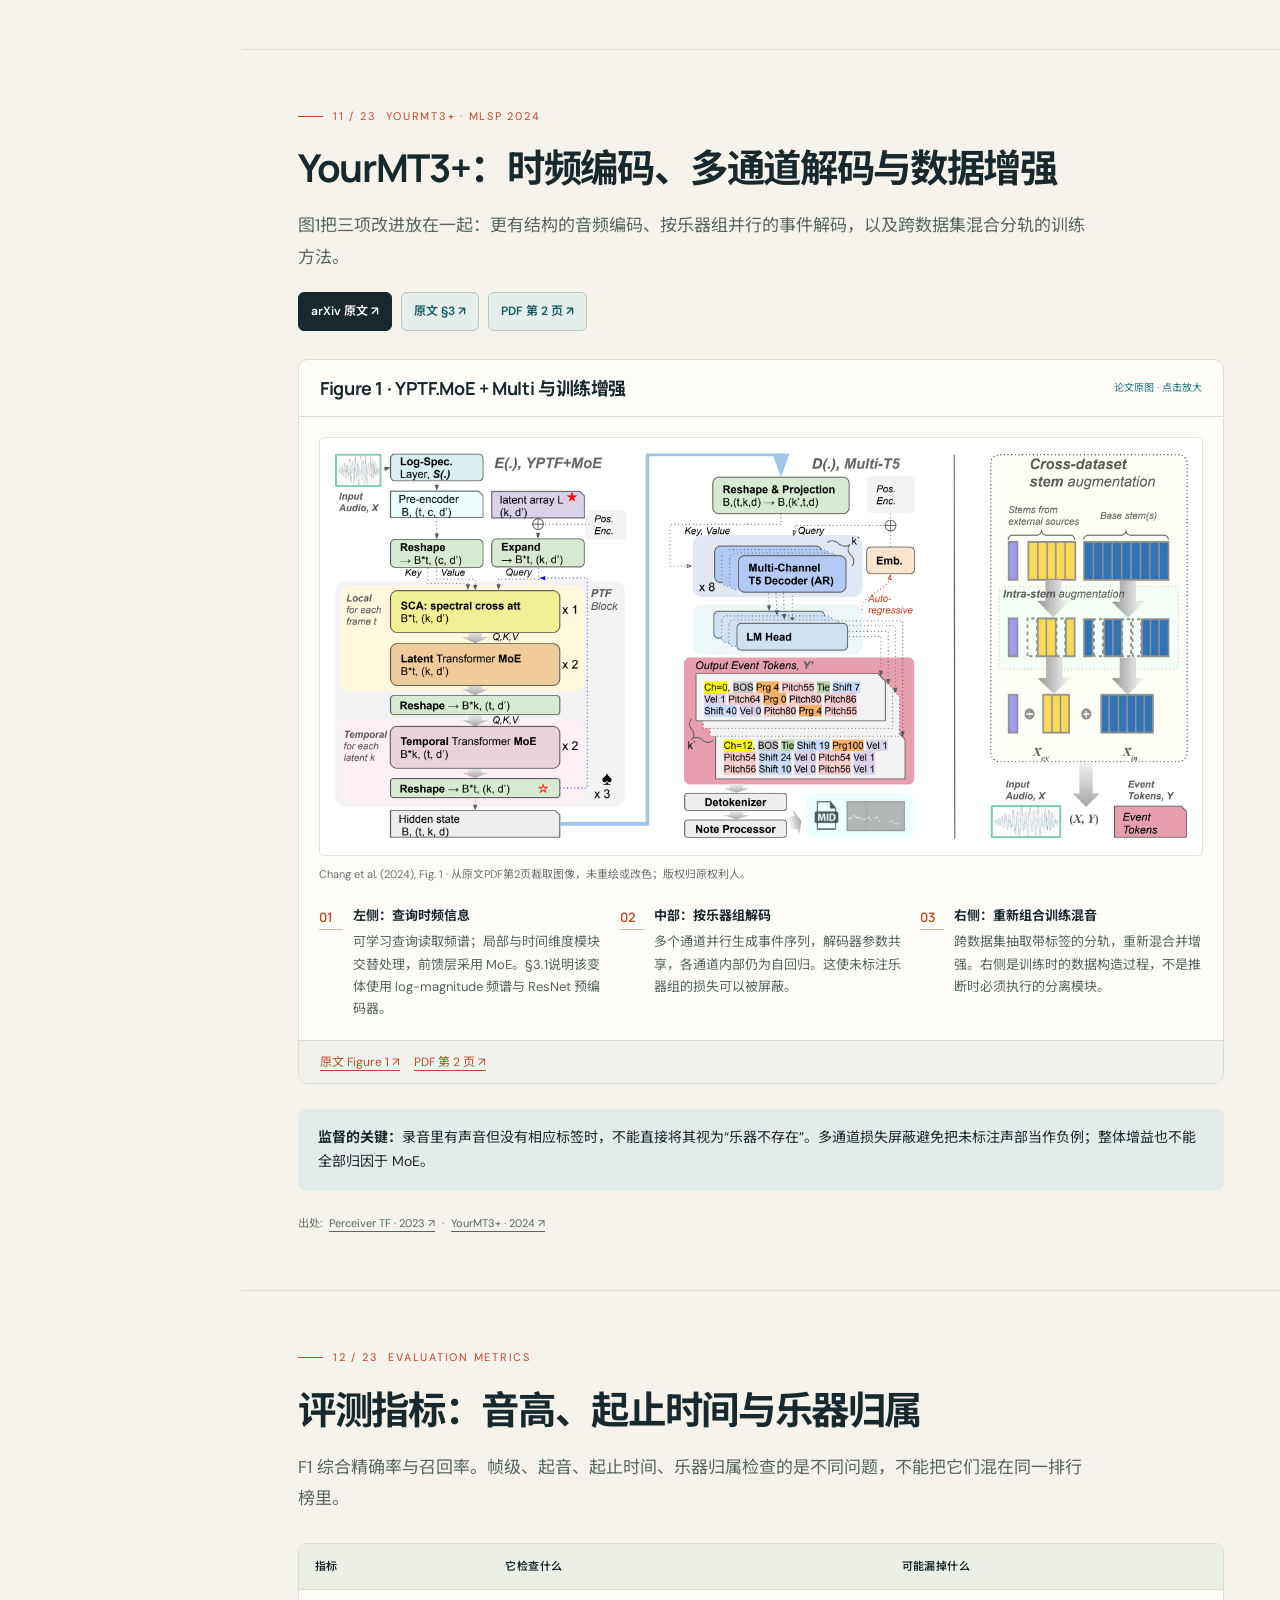
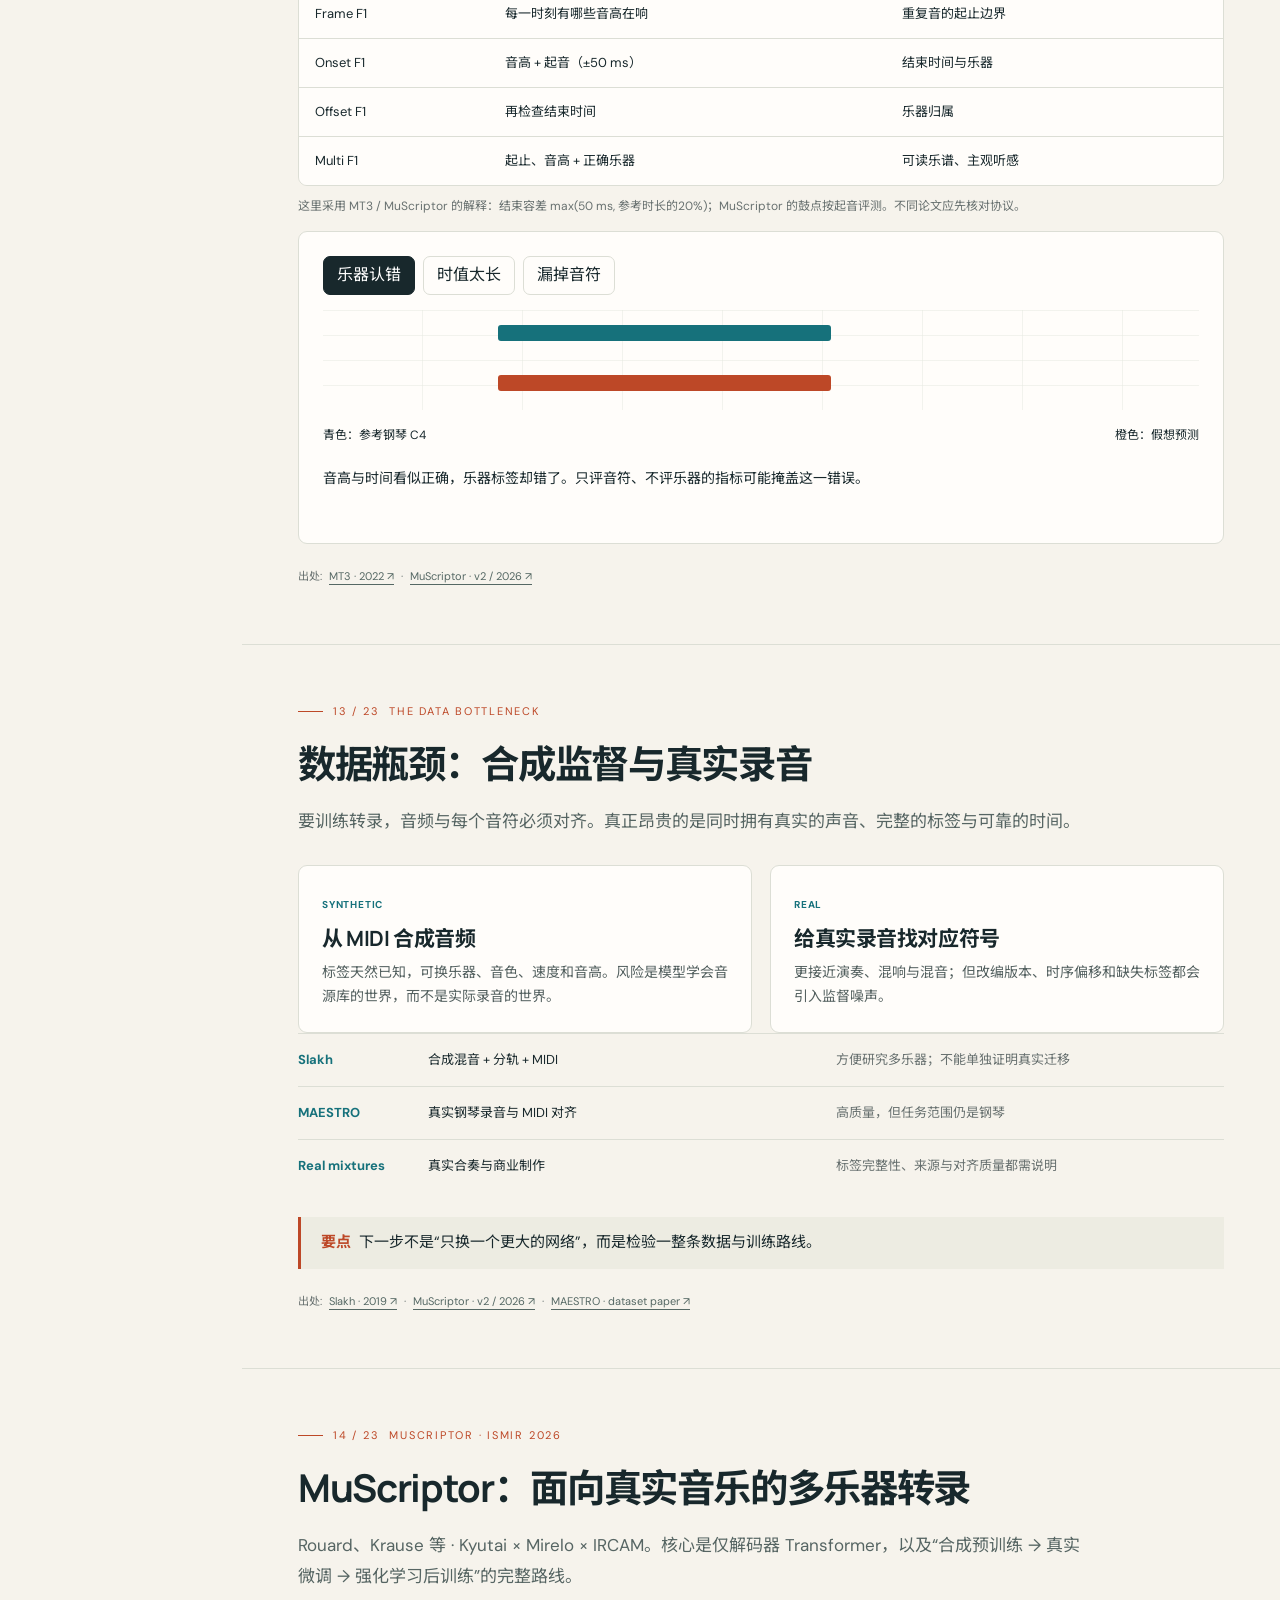
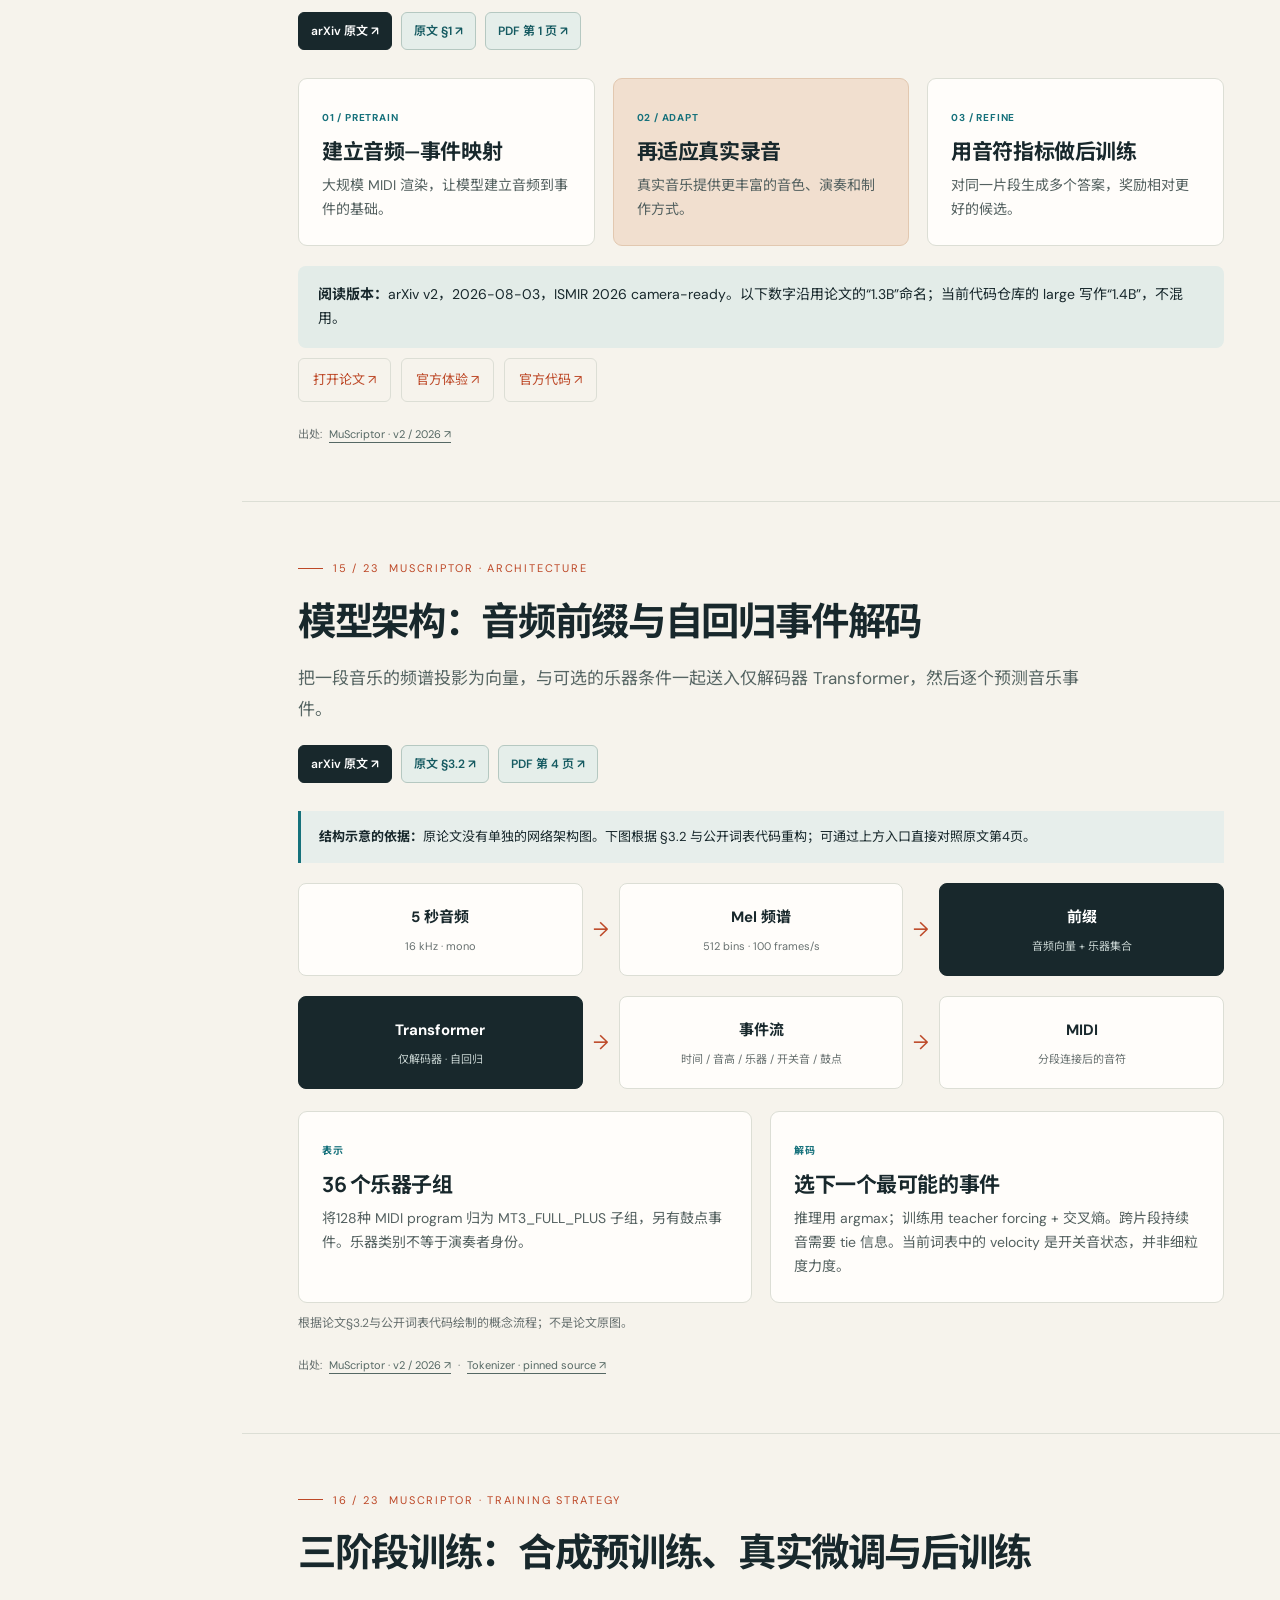
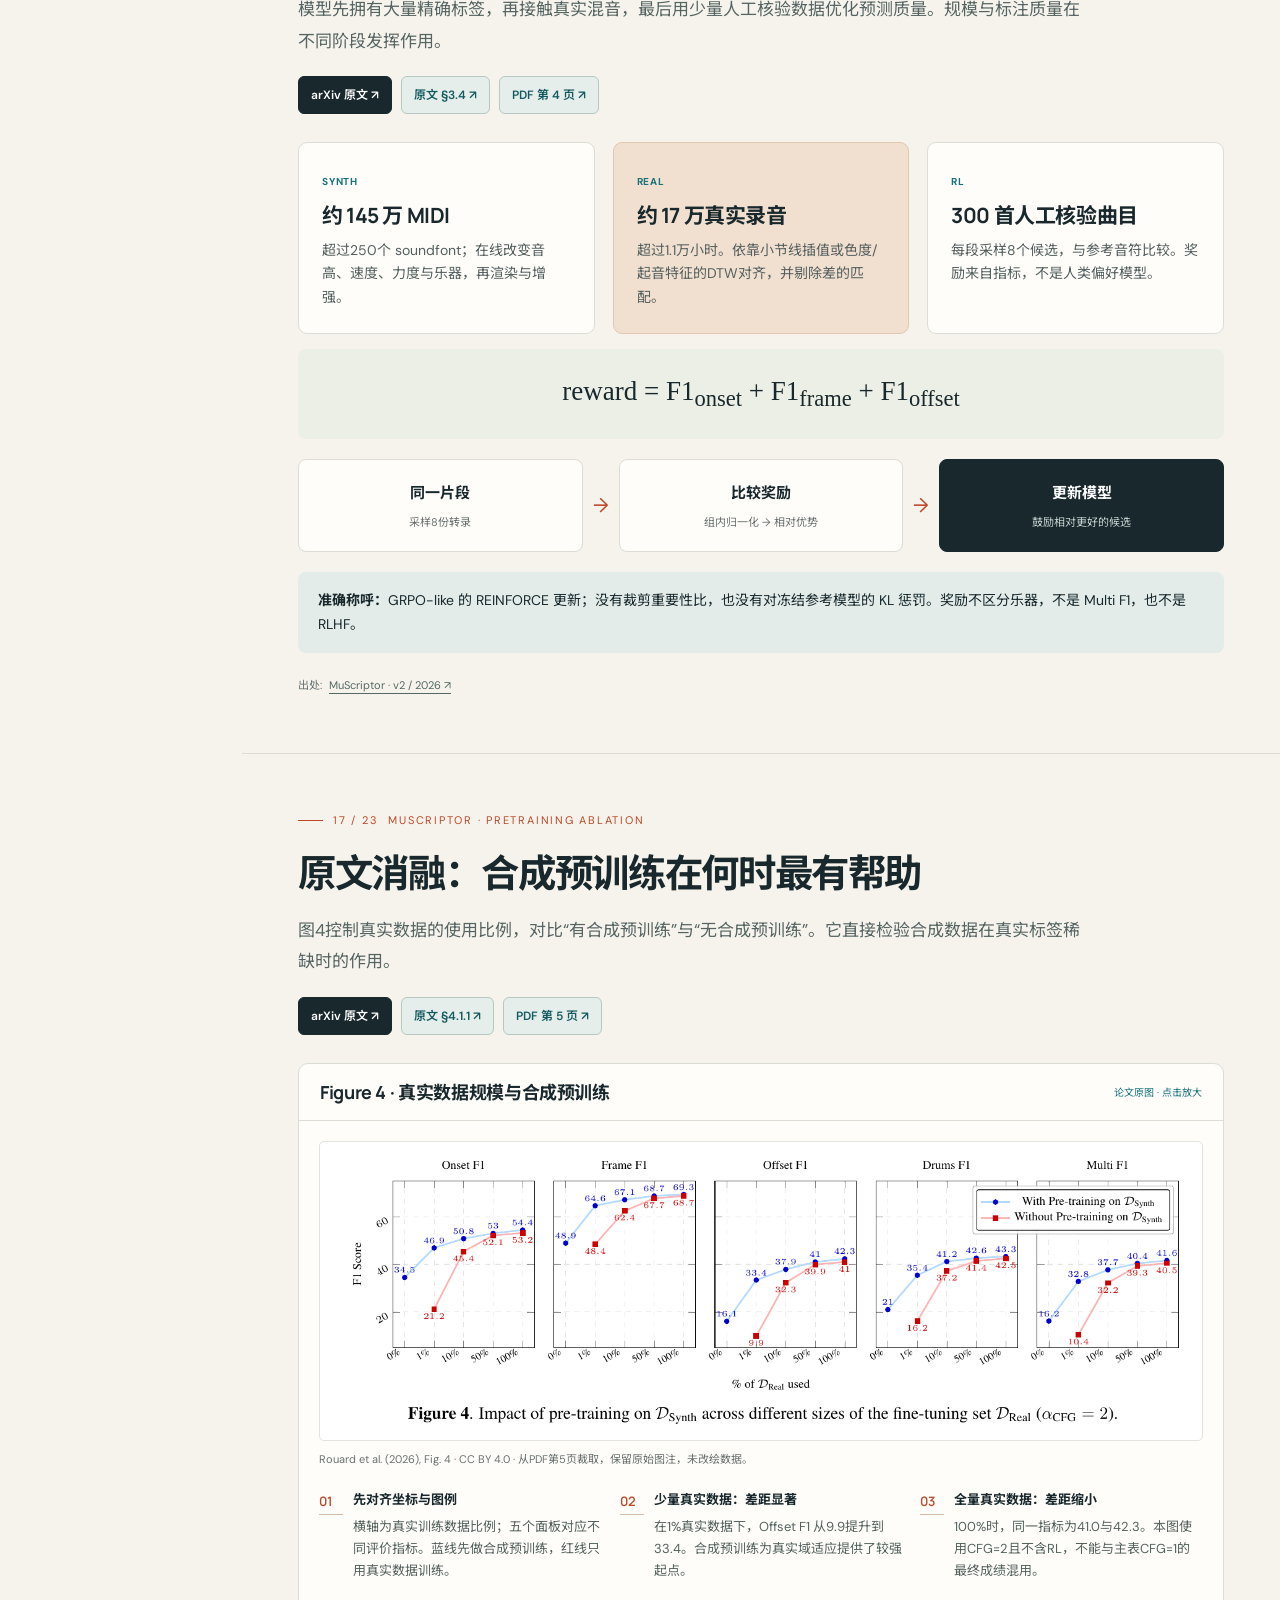
==== commit fefaa5af: "Add original paper figures with bilingual explanations and arXiv navigation" ====
--- a/index.html
+++ b/index.html
@@ -6,8 +6,8 @@
 <meta name="description" content="A bilingual literature review of multi-instrument music transcription: methods, datasets, evaluation and MuScriptor.">
 <title>多乐器音乐转录 · 文献综述</title>
 <link rel="icon" href="assets/favicon.svg" type="image/svg+xml">
-<link rel="stylesheet" href="assets/style.css">
-<script defer src="assets/content.js"></script><script defer src="assets/app.js"></script>
+<link rel="stylesheet" href="assets/style.css?v=20261013-figures">
+<script defer src="assets/content.js?v=20261013-figures"></script><script defer src="assets/app.js?v=20261013-figures"></script>
 </head>
 <body>
 <a class="skip-link" href="#main">跳到正文 / Skip to content</a>
@@ -15,6 +15,7 @@
 <aside class="sidebar"><div class="rail-kicker">METHODS · EVIDENCE · OPEN QUESTIONS</div><div id="rail-intro"></div><nav id="chapter-nav" aria-label="Chapters"></nav><a class="rail-library" href="#library" id="library-nav"></a><div class="rail-bottom"><span class="live-dot"></span><span id="rail-status"></span><a href="https://github.com/Hanyu-Meng/Multi-instrument_Transcription_paper_sharing" target="_blank" rel="noopener noreferrer">GitHub ↗</a></div></aside>
 <main id="main" tabindex="-1"><div id="slides"></div><section id="library" class="library-section"></section><footer id="footer"></footer></main>
 <div id="presentation-bar" class="presentation-bar" hidden><button id="prev" aria-label="Previous slide">←</button><span id="slide-status" aria-live="polite"></span><button id="next" aria-label="Next slide">→</button><button id="fullscreen" aria-label="Fullscreen">⛶</button></div>
+<dialog id="figure-dialog" class="figure-dialog" aria-labelledby="figure-dialog-title"><header><strong id="figure-dialog-title"></strong><div><button id="figure-zoom" aria-pressed="false"></button><button id="figure-close"></button></div></header><div class="figure-viewport"><img id="figure-dialog-image" alt=""></div><footer><a id="figure-source-link" target="_blank" rel="noopener noreferrer"></a></footer></dialog>
 <div class="progress-line"><div id="progress"></div></div>
 <noscript><p style="padding:6rem 2rem">本网站需要启用 JavaScript。请参阅仓库 README 获取综述提纲与论文链接。 This website needs JavaScript; the repository README also provides the reading route and paper links.</p></noscript>
 </body></html>
--- a/assets/style.css
+++ b/assets/style.css
@@ -7,3 +7,9 @@
 @media print{.topbar,.sidebar,.presentation-bar,.progress-line,.demo-controls,.error-options,.search-row,.hero-actions,.library-head span{display:none!important}main{margin:0}.slide,.presentation .slide{display:block!important;min-height:0!important;padding:25px 0!important;break-inside:avoid}.library-section,.presentation .library-section{display:block!important;padding:20px 0!important}body{font-size:11px;background:white}.speaker-note{display:block!important;font-size:11px}h1{font-size:32px}h2{font-size:23px}.lead{font-size:13px}.card p,.paper-summary{font-size:11px}.grid.two{grid-template-columns:1fr 1fr}.grid.three{grid-template-columns:repeat(3,1fr)}.diagram img{max-height:250px;width:100%;min-width:0;object-fit:contain}.hero-visual{print-color-adjust:exact}.slide{break-after:page}.paper-row{break-inside:avoid}a{color:inherit}footer{padding:20px 0}.takeaway,.card{print-color-adjust:exact}}
 .paper-figure{margin-top:18px;border:1px solid var(--line);border-radius:8px;background:var(--panel);padding:15px 18px}.paper-figure summary{font-size:13px;color:var(--teal);cursor:pointer}.paper-figure figure{margin:20px 0 0}.paper-figure img{width:100%;height:auto}.paper-figure figcaption{font-size:11px;color:var(--muted)}
 @media(max-width:780px){.hero .slide-heading{display:block}.hero .slide-heading .minute{display:inline-block;margin-top:15px}.hero h1,body[data-lang=en] .hero h1{font-size:36px}.eyebrow>span:first-child{white-space:nowrap}.eyebrow{gap:8px}.eyebrow:before{flex-shrink:0}}
+.paper-access{display:flex;flex-wrap:wrap;gap:9px;align-items:center;margin:19px 0 5px}.paper-access a{display:inline-flex;align-items:center;gap:6px;border:1px solid #b5c8c1;background:#e5eeea;color:#155a61;border-radius:6px;padding:8px 12px;font-size:12px;font-weight:600;text-decoration:none}.paper-access a:first-child{background:var(--ink);color:#fff;border-color:var(--ink)}.paper-access a:hover{filter:brightness(.95)}.source-figure{margin:25px 0;border:1px solid var(--line);border-radius:10px;background:var(--panel);overflow:hidden}.source-figure-head{padding:17px 21px;border-bottom:1px solid var(--line);display:flex;align-items:center;justify-content:space-between;gap:15px}.source-figure-head h3{font-size:18px;letter-spacing:-.02em}.source-figure-head .tag{margin-right:12px;white-space:nowrap}.source-figure-body{padding:20px;display:grid;grid-template-columns:minmax(0,1fr);gap:22px}.source-figure.portrait .source-figure-body{grid-template-columns:minmax(0,1.1fr) minmax(245px,.9fr);align-items:center}.source-figure figure{margin:0;min-width:0}.figure-open{display:block;background:white;border:1px solid #e2e3dc;border-radius:5px;padding:12px;width:100%;cursor:zoom-in}.figure-open:hover{background:white;box-shadow:0 0 0 2px #bdd3cc}.figure-open img{display:block;width:100%;height:auto;max-height:440px;object-fit:contain;background:white}.source-figure.portrait .figure-open img{max-height:540px}.source-figure figcaption{font-size:11px;color:var(--muted);margin-top:10px;line-height:1.6}.source-figure figcaption a{color:var(--teal)}.figure-reading{list-style:none;margin:0;padding:0;display:grid;grid-template-columns:repeat(3,minmax(0,1fr));gap:18px}.source-figure.portrait .figure-reading{grid-template-columns:1fr}.figure-reading li{display:grid;grid-template-columns:24px 1fr;gap:10px;align-items:start}.figure-reading .step-no{font:600 13px/1.8 Manrope,sans-serif;color:var(--accent);border-bottom:1px solid #d5bca8}.figure-reading strong{font-size:13px;line-height:1.5;display:block}.figure-reading p{font-size:13px;color:#54635e;line-height:1.7;margin-top:6px}.source-figure-links{display:flex;gap:14px;flex-wrap:wrap;padding:11px 21px;background:#f0f2eb;border-top:1px solid var(--line);font-size:12px}.original-badge{font-size:10px;color:var(--teal);white-space:nowrap}.source-notice{background:#e7eeeb;border-left:3px solid var(--teal);padding:14px 18px;margin:20px 0;font-size:13px;line-height:1.8}.source-notice a{color:var(--teal)}.source-figure details{margin-top:12px}.paper-drawer{margin:20px 0}.paper-drawer>summary{cursor:pointer;color:var(--teal);font-size:14px;padding:12px 0;border-bottom:1px solid var(--line)}.figure-dialog{width:min(1500px,96vw);max-width:96vw;max-height:94vh;border:1px solid var(--line);border-radius:12px;padding:0;background:var(--panel);color:var(--ink)}.figure-dialog::backdrop{background:#12252bca}.figure-dialog header{display:flex;align-items:center;justify-content:space-between;gap:15px;padding:14px 20px;border-bottom:1px solid var(--line)}.figure-dialog header strong{font-size:16px}.figure-dialog header div{display:flex;gap:8px}.figure-dialog button{font-size:12px}.figure-viewport{background:#fff;overflow:auto;padding:20px;max-height:76vh;text-align:center}.figure-viewport img{max-width:100%;max-height:calc(76vh - 40px);height:auto;width:auto;object-fit:contain;display:inline-block}.figure-dialog.zoomed .figure-viewport img{max-width:none;max-height:none}.figure-dialog footer{padding:12px 20px;font-size:12px}.figure-dialog footer a{color:var(--teal)}.presentation .source-figure .figure-open img{max-height:350px}.presentation .source-figure.portrait .figure-open img{max-height:460px}
+@media(max-width:780px){.source-figure.portrait .source-figure-body{grid-template-columns:1fr}.source-figure-body{padding:14px}.source-figure-head{padding:14px;flex-wrap:wrap}.source-figure-head h3{font-size:16px}.source-figure-head .tag{margin-right:0}.figure-reading{grid-template-columns:1fr;gap:12px}.source-figure-links{padding:12px 14px}.paper-access a{font-size:11px;padding:8px 10px}.figure-dialog header{padding:12px}.figure-dialog header strong{font-size:13px}.figure-viewport{padding:10px}.source-figure figcaption{font-size:11px}}
+@media print{.figure-dialog{display:none!important}.figure-open{border:0;padding:0}.source-figure{break-inside:avoid}.source-figure .figure-open img{max-height:330px}.source-figure-head{padding:10px}.source-figure-body{padding:10px}.figure-reading p{font-size:10px}.source-figure-links{font-size:10px}.paper-access{display:flex!important}}
+
+/* Keep the source link visible inside the modal in presentation mode. */
+.presentation .figure-dialog footer{display:block}#figure-mu-notes .figure-open img{max-height:620px}.presentation #figure-mu-notes .figure-open img{max-height:500px}
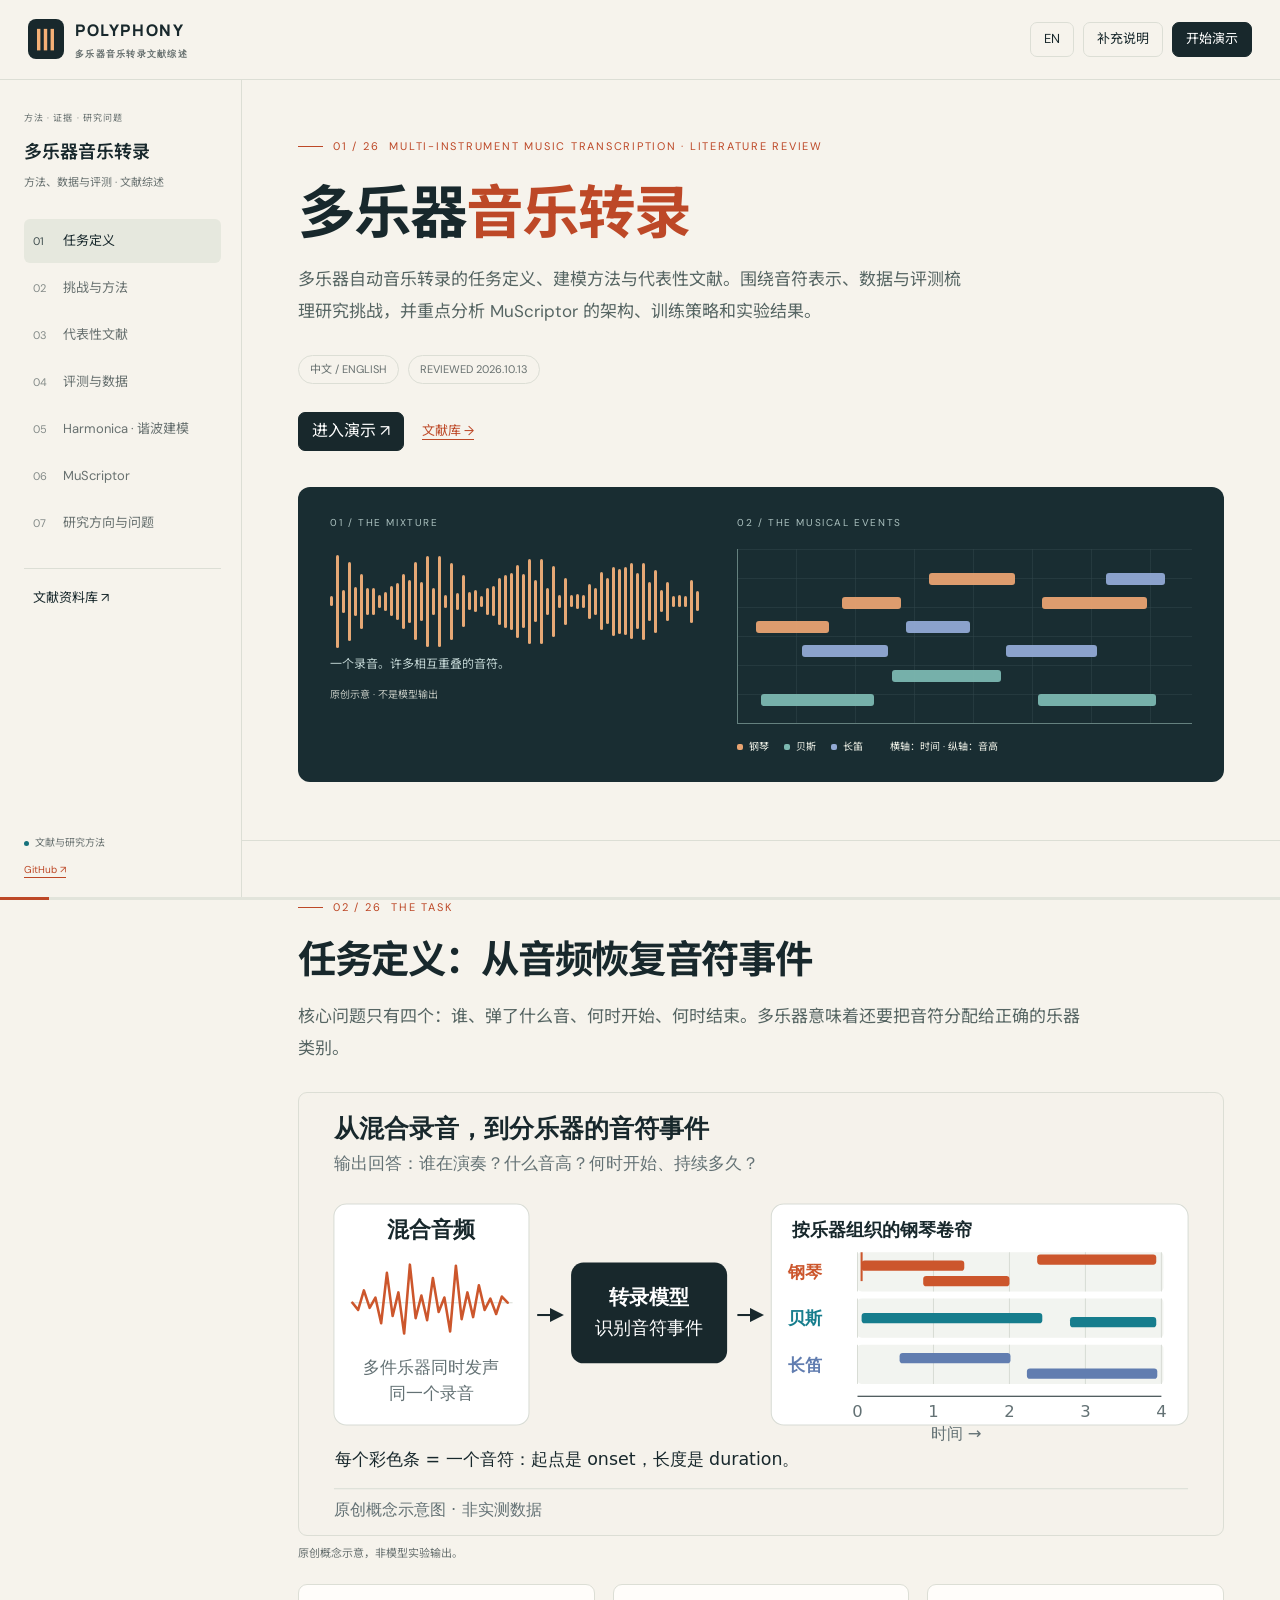
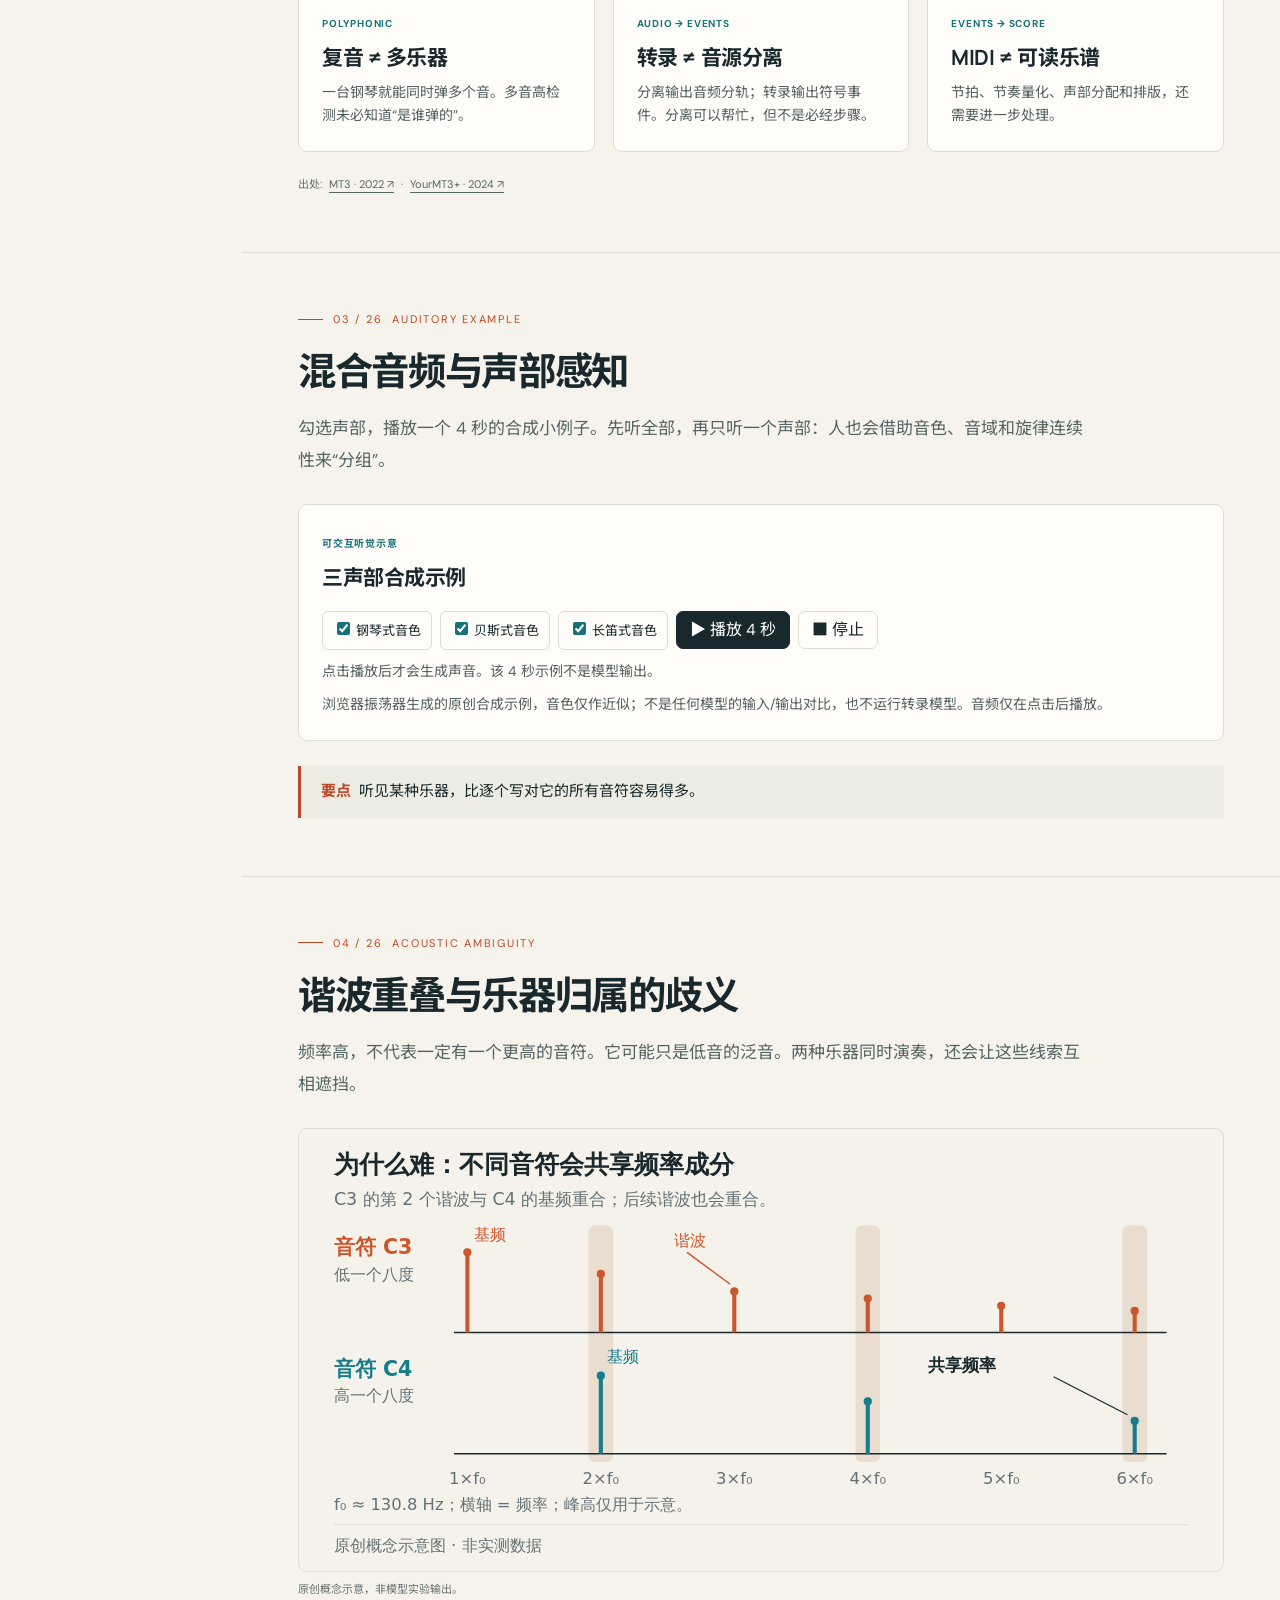
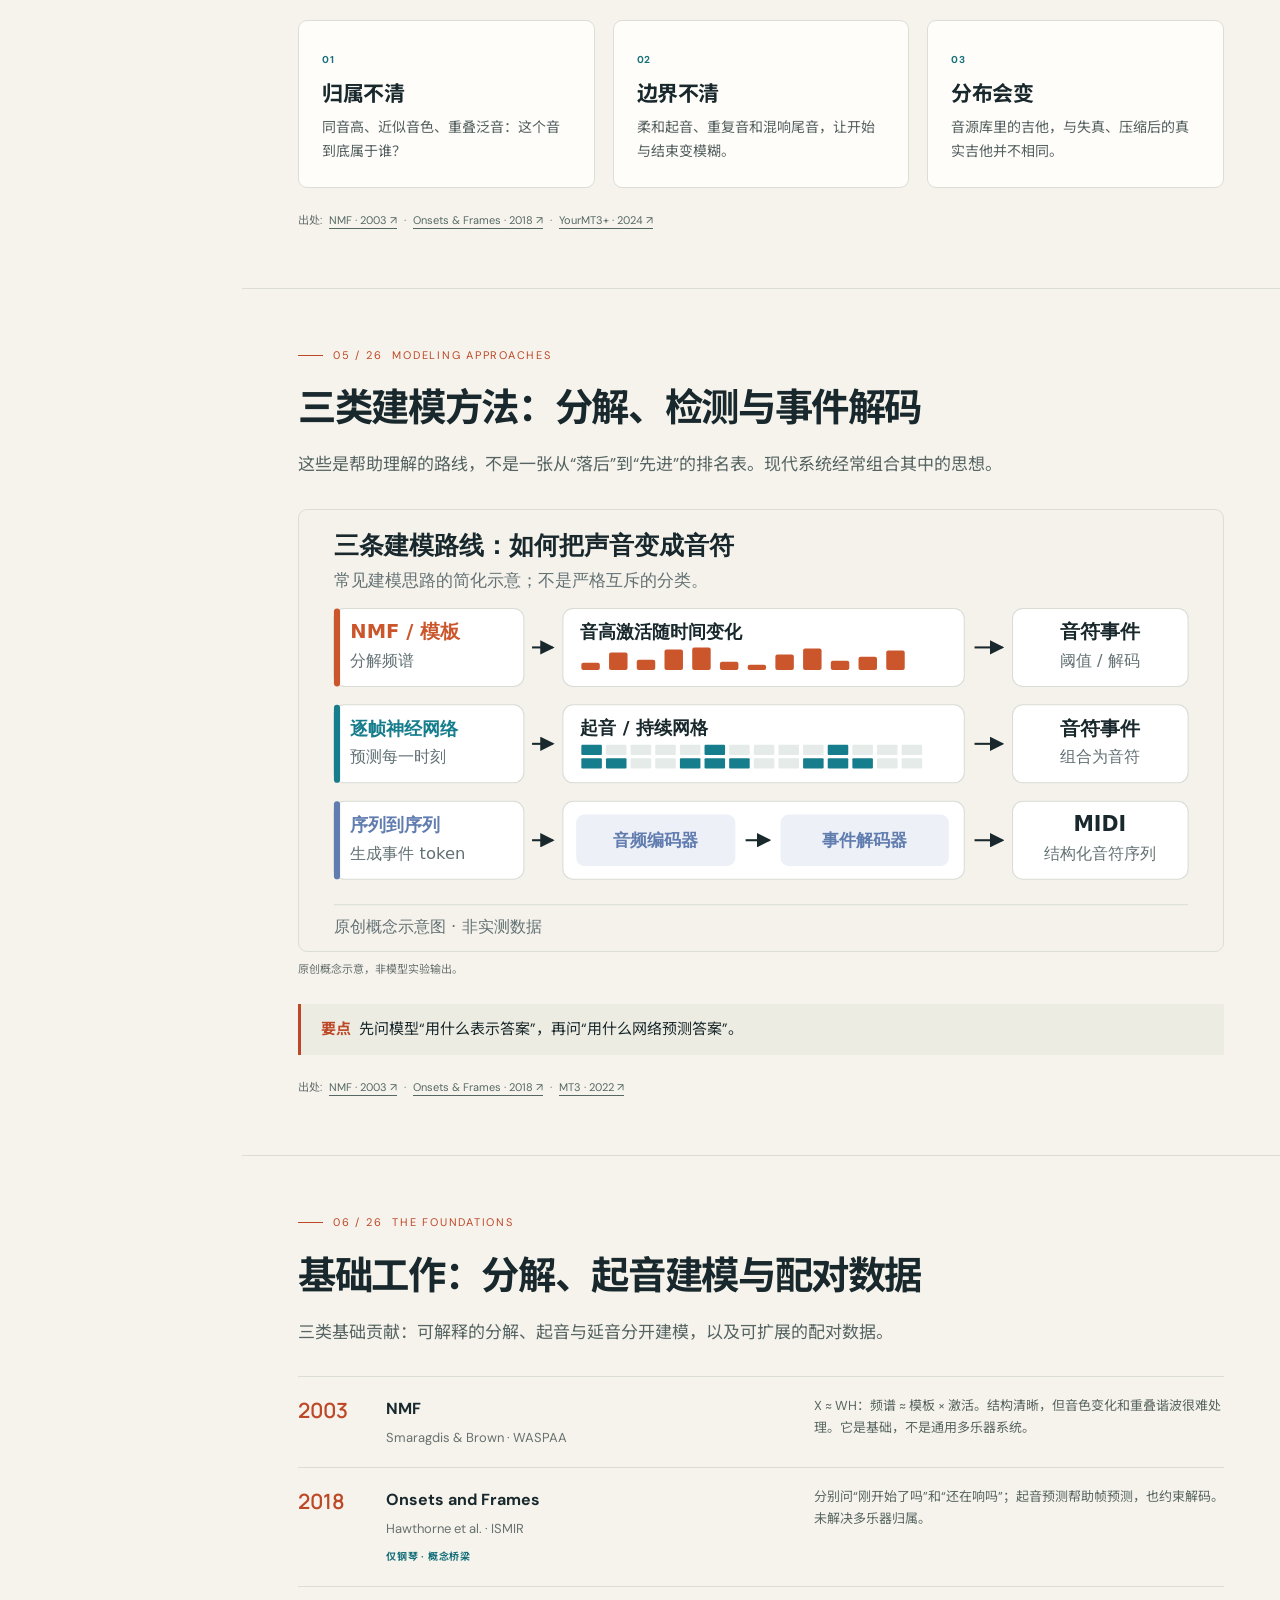
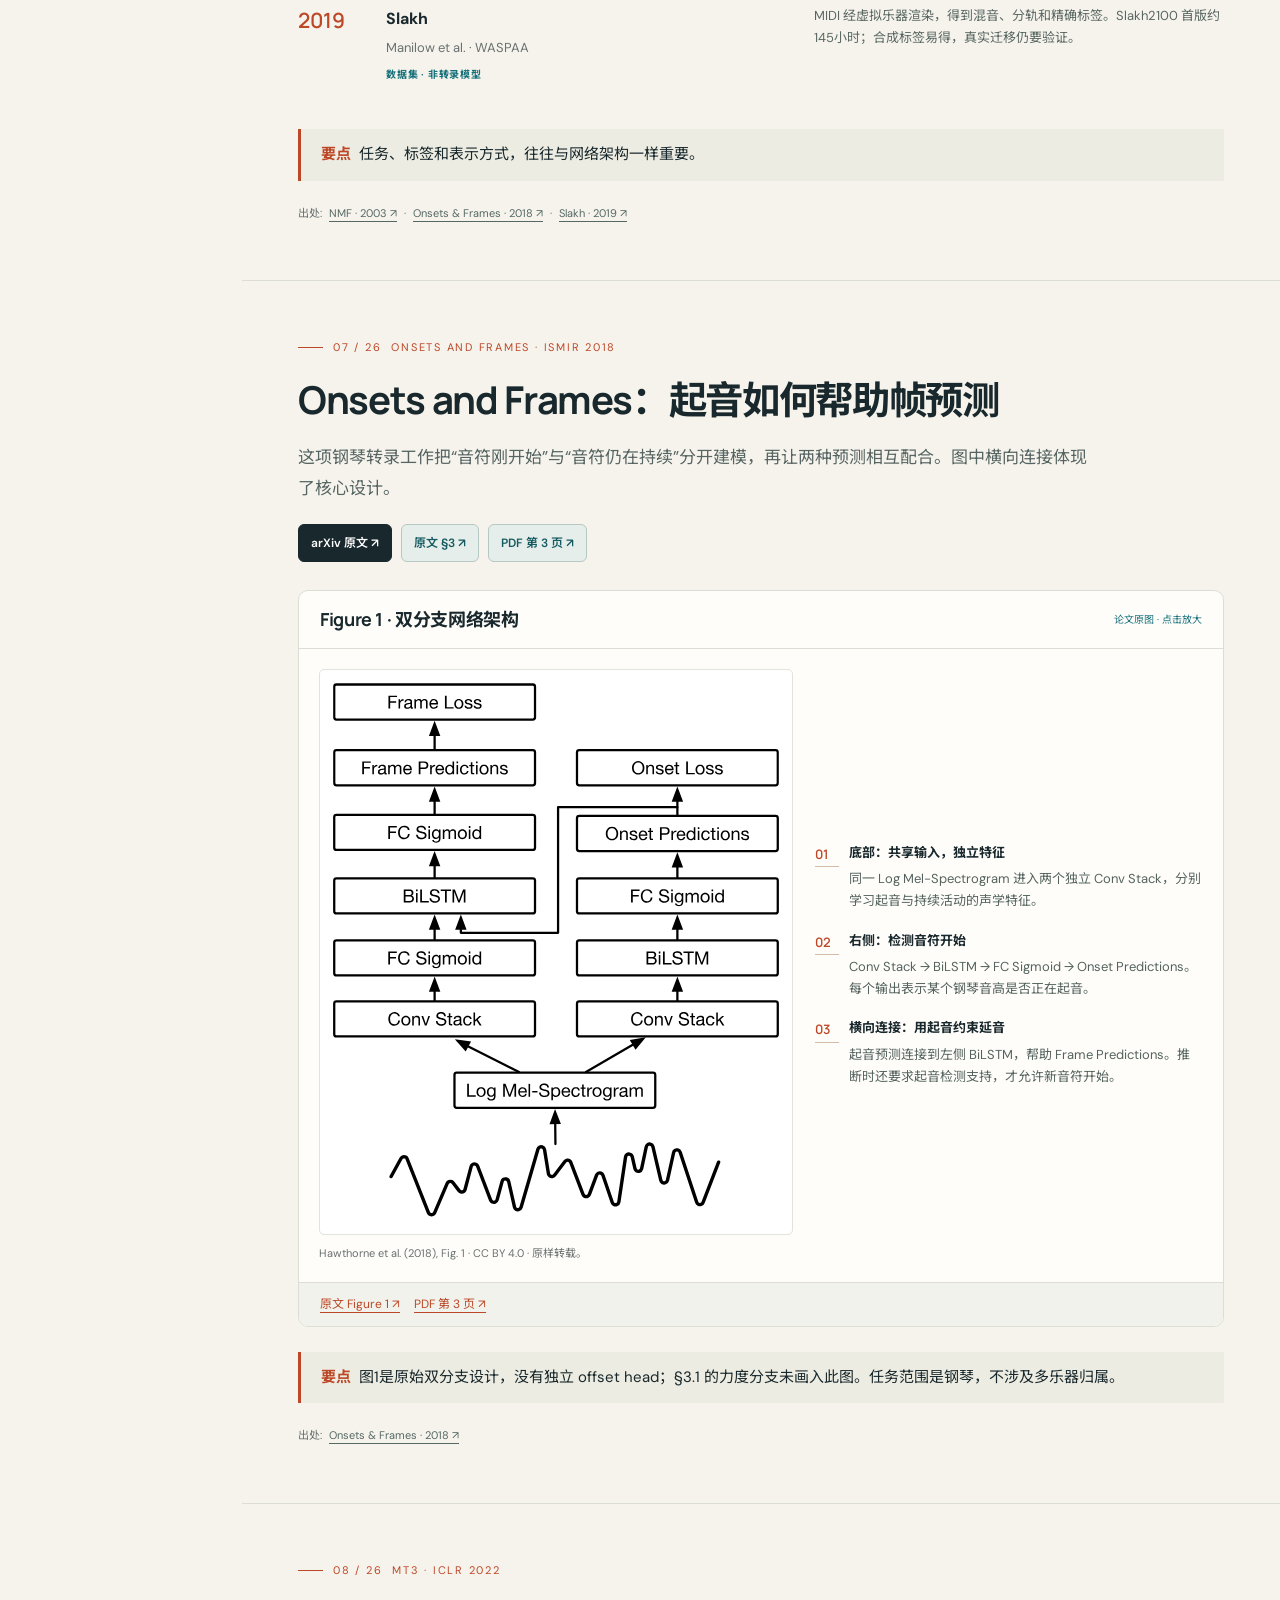
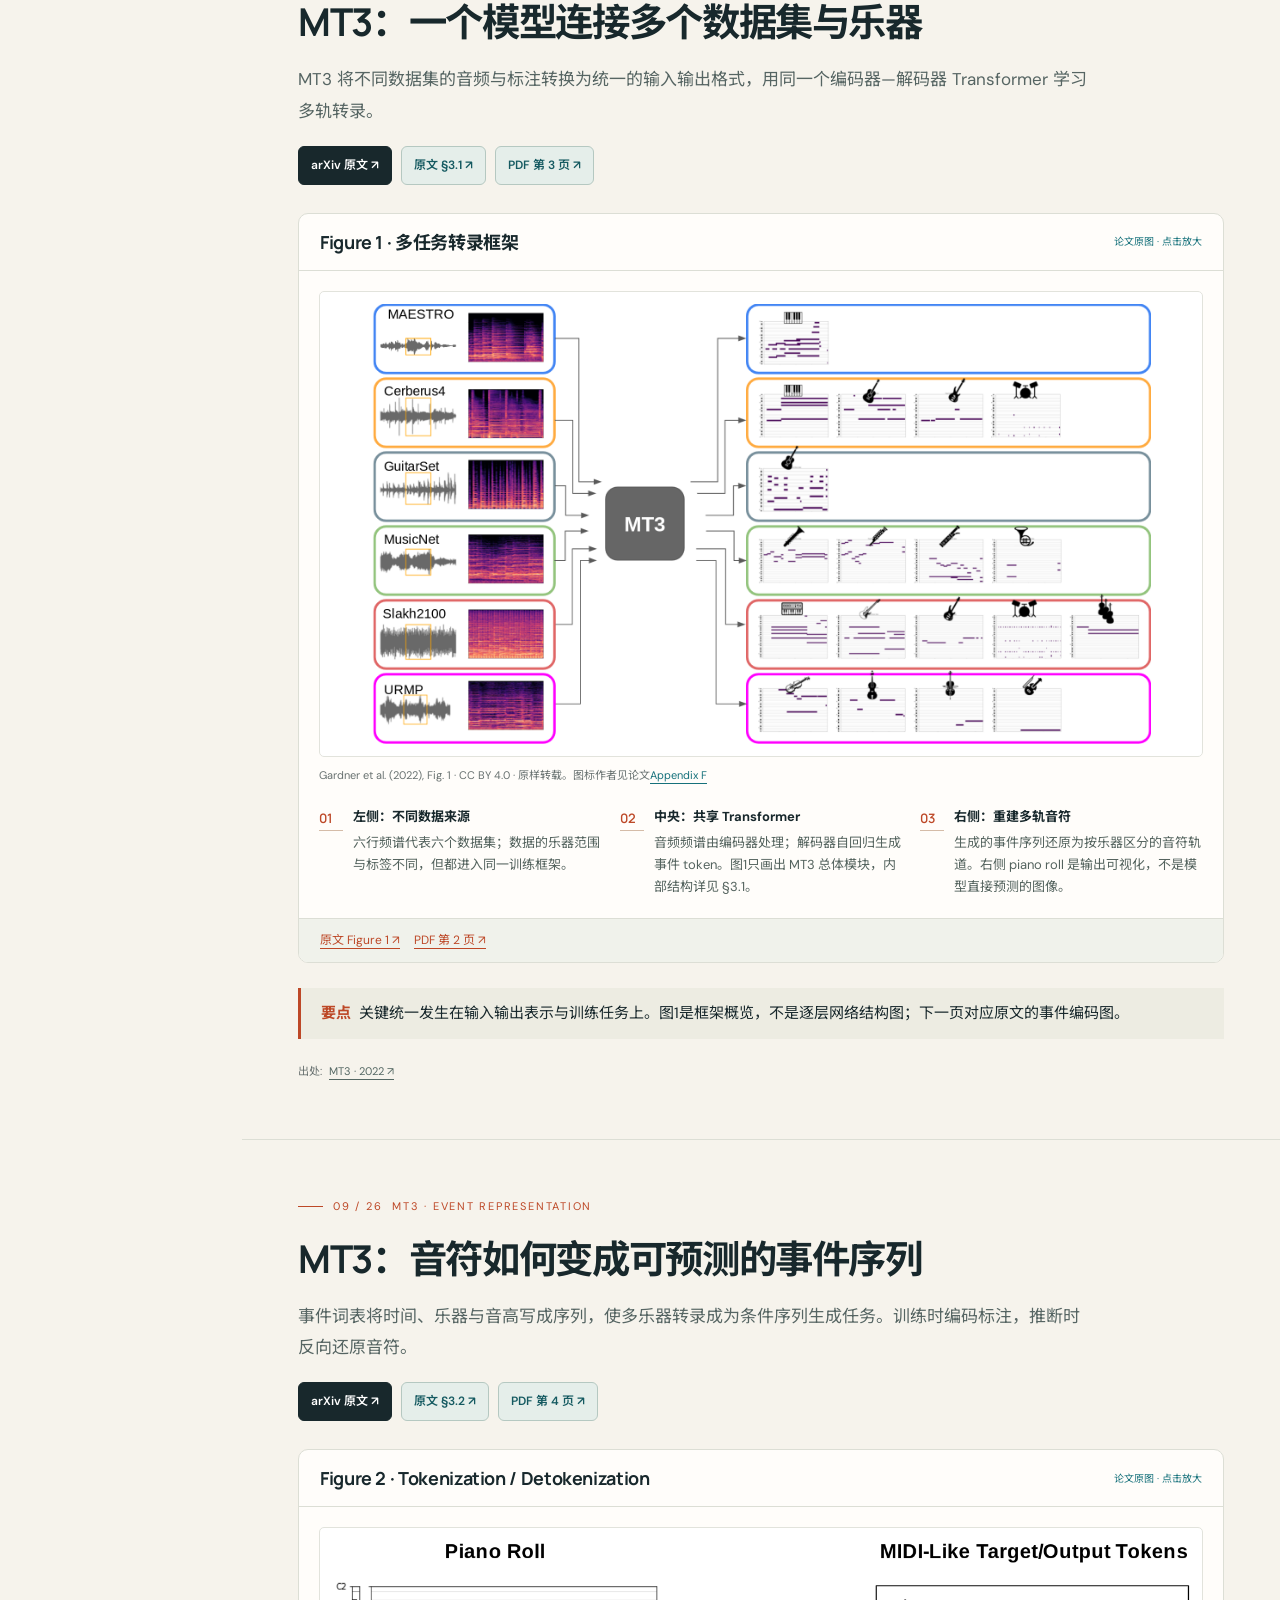
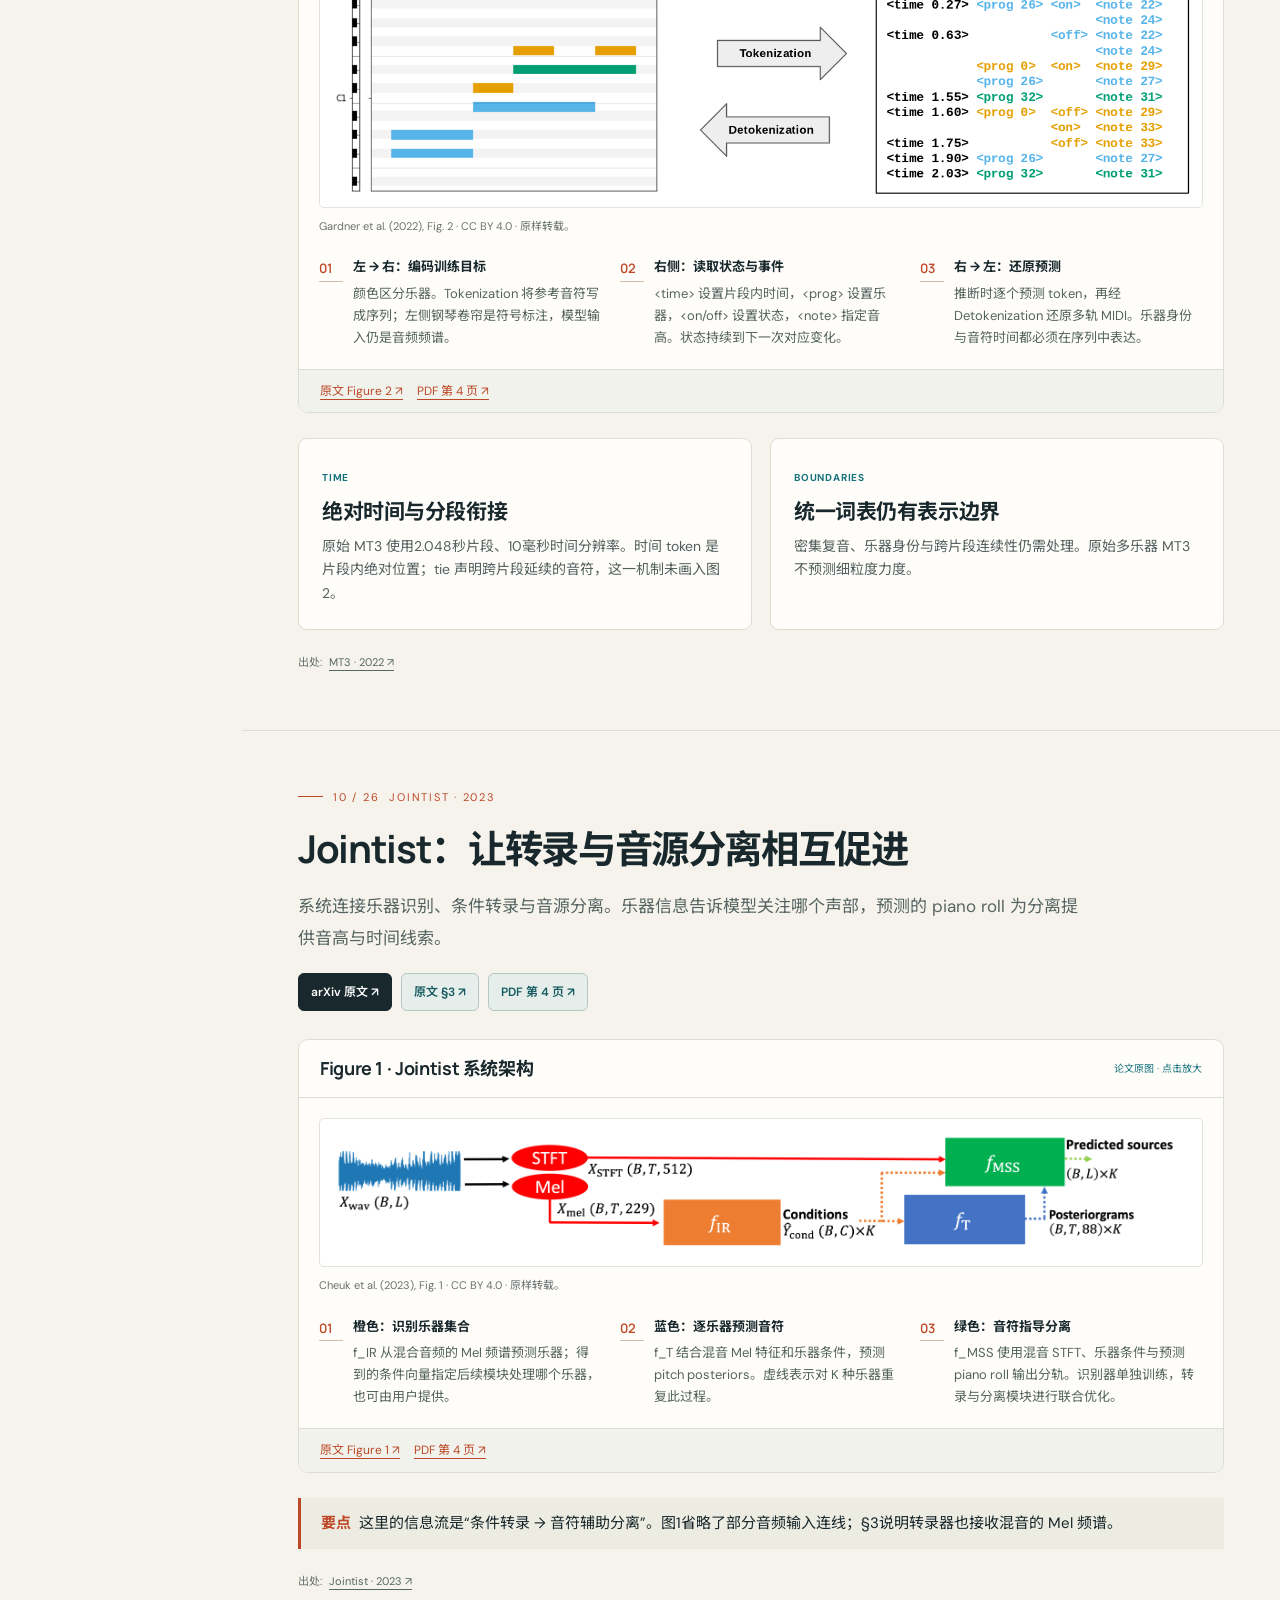
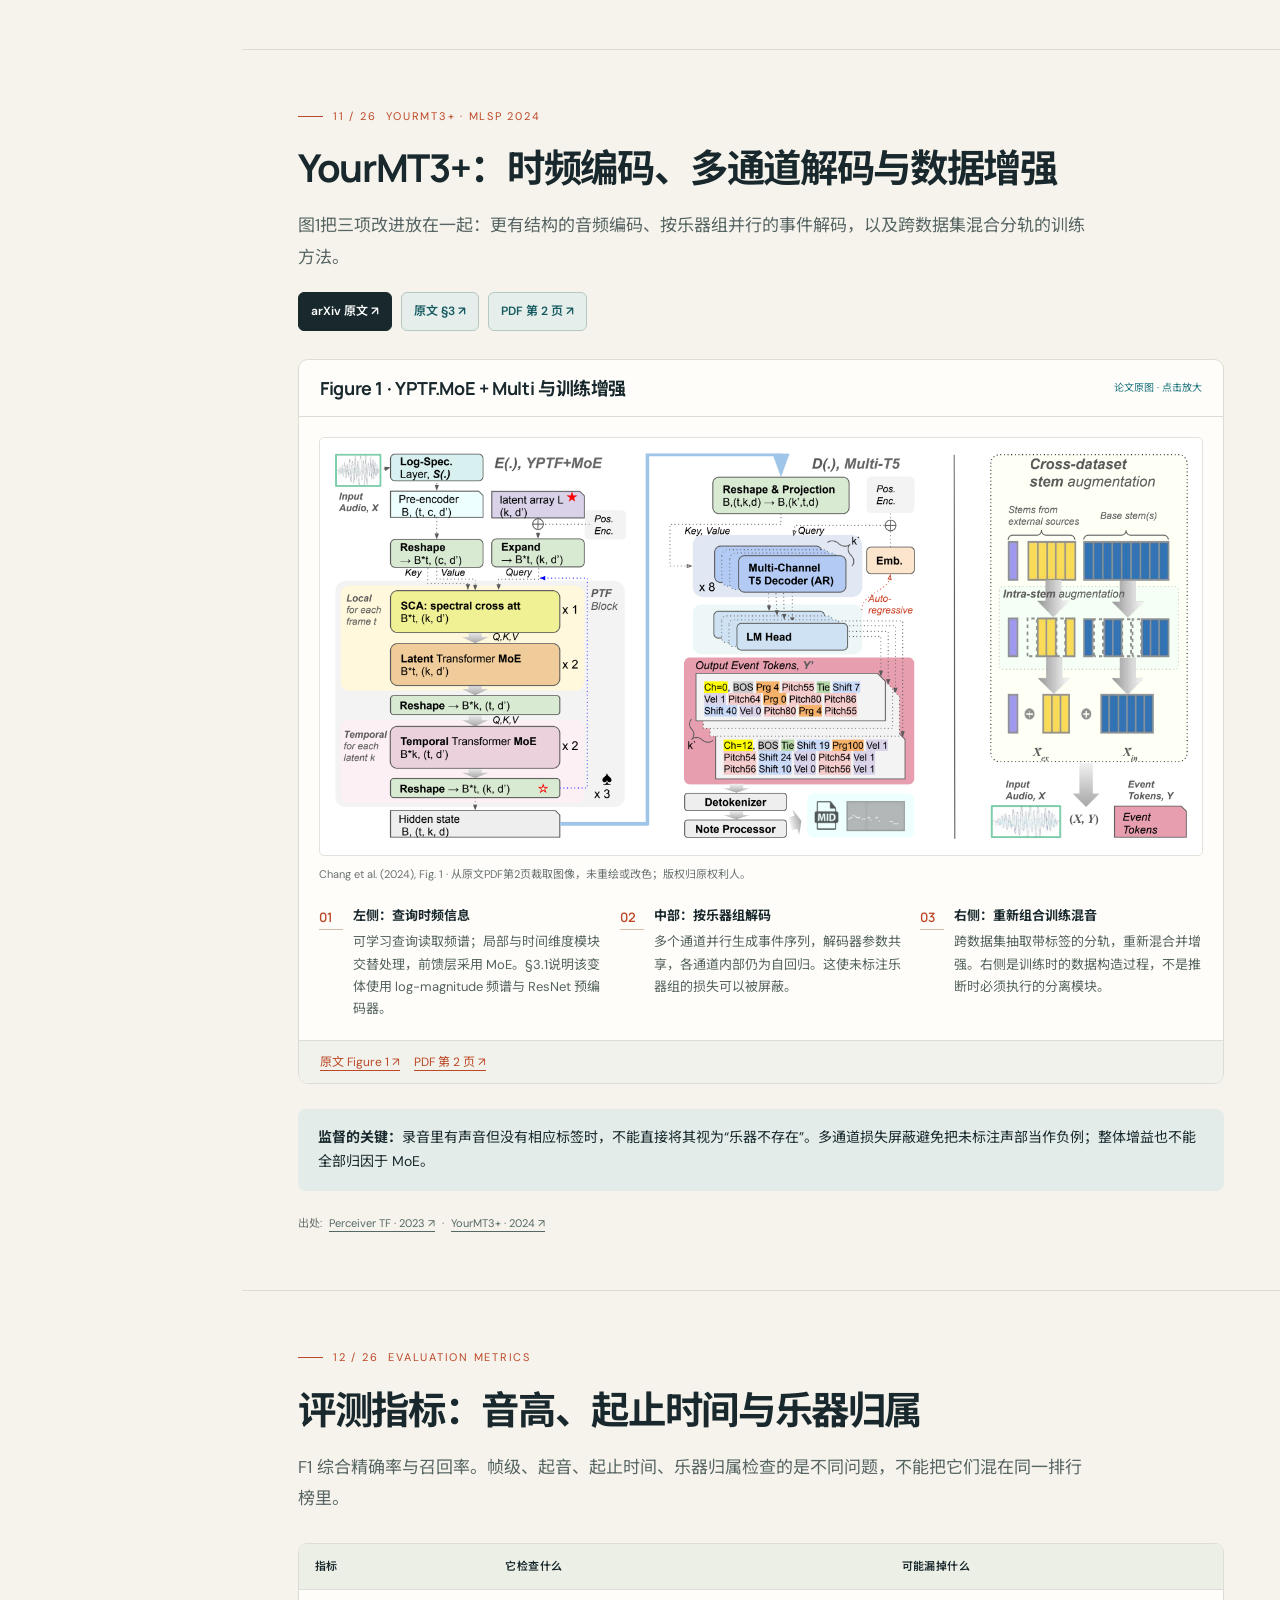
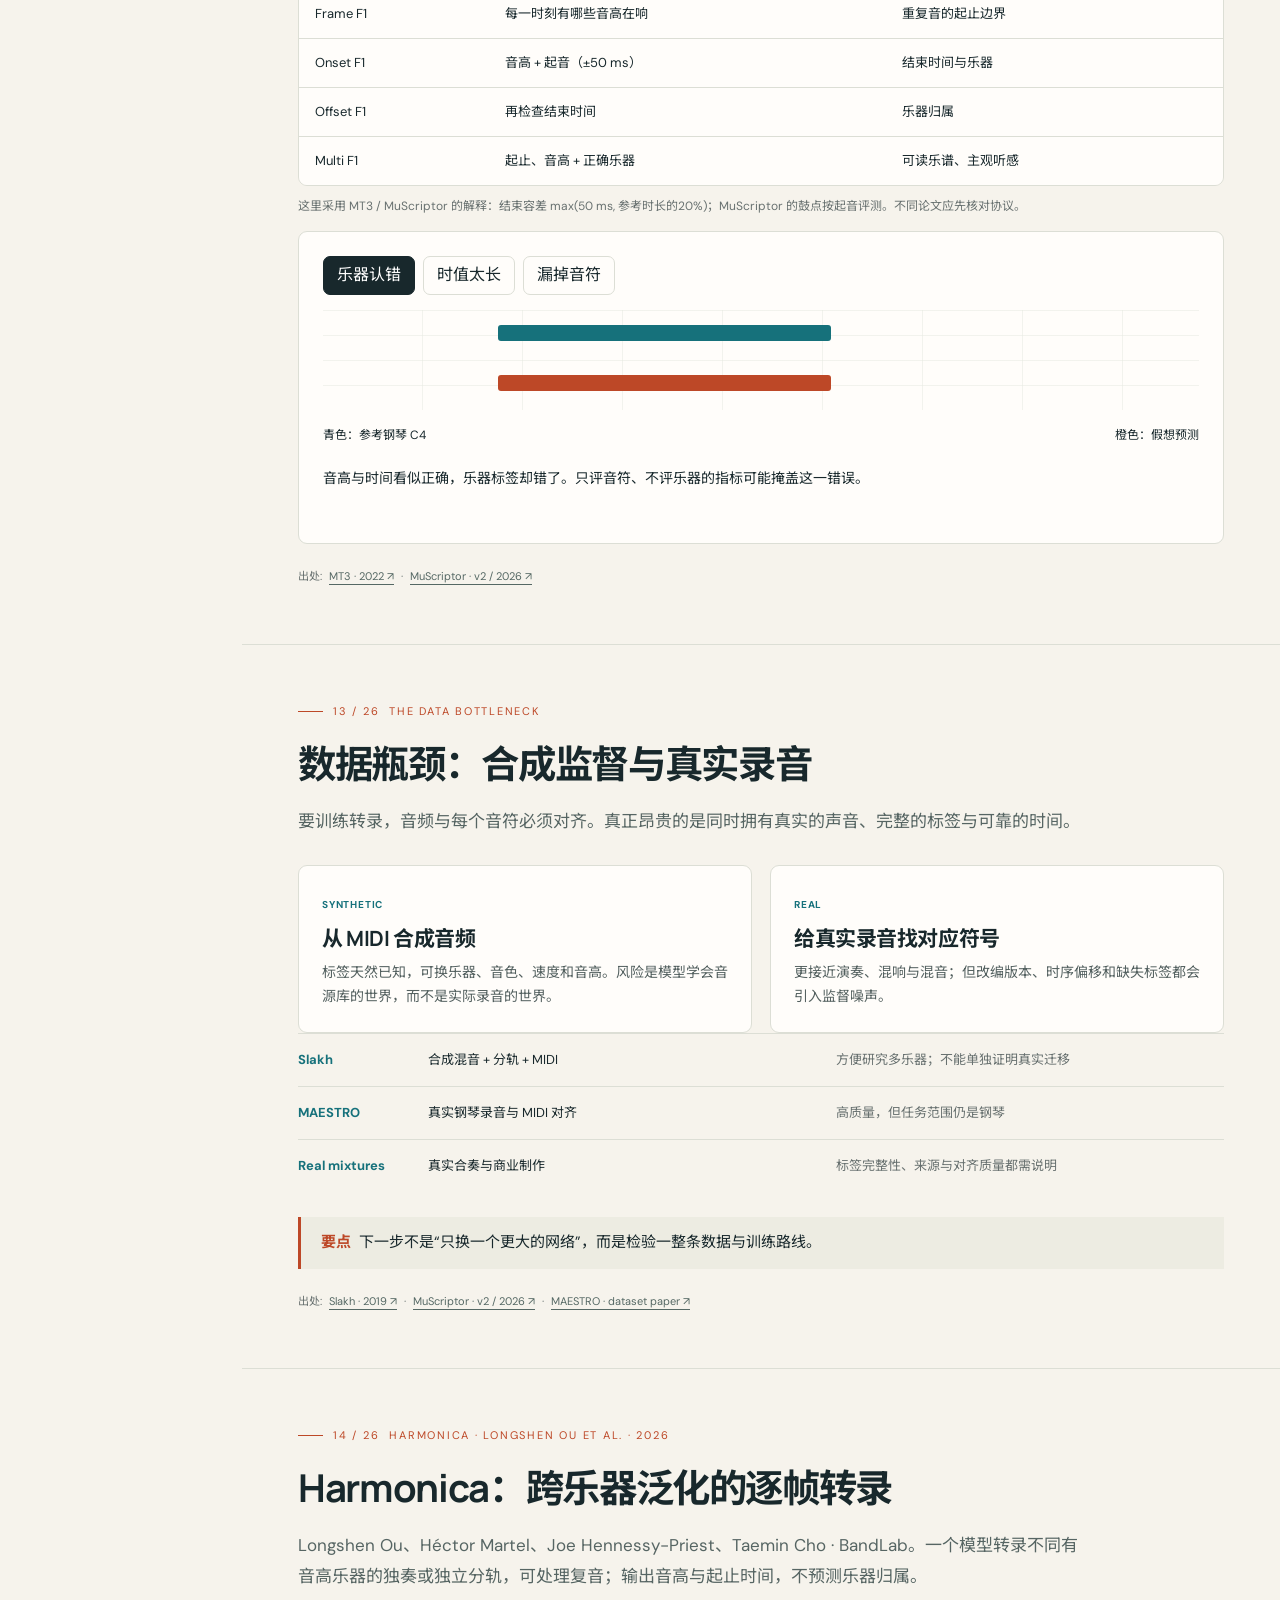
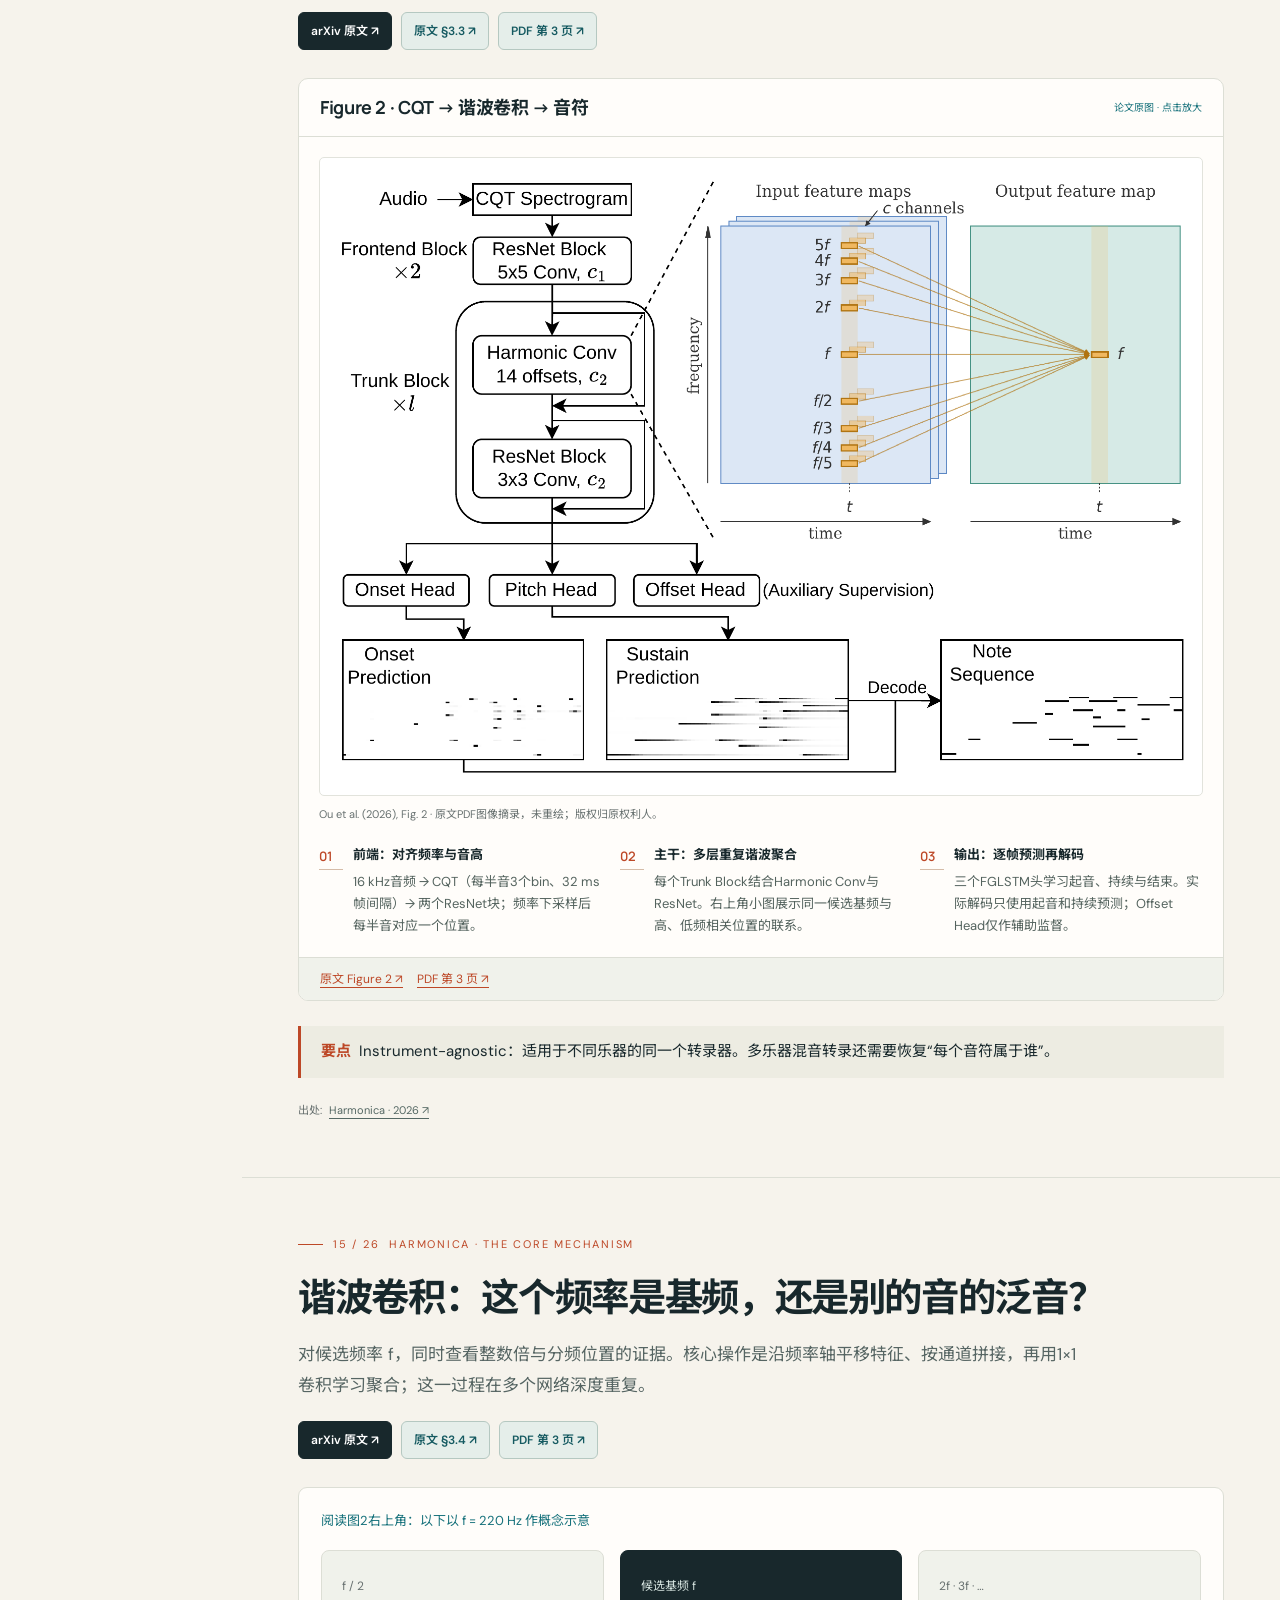
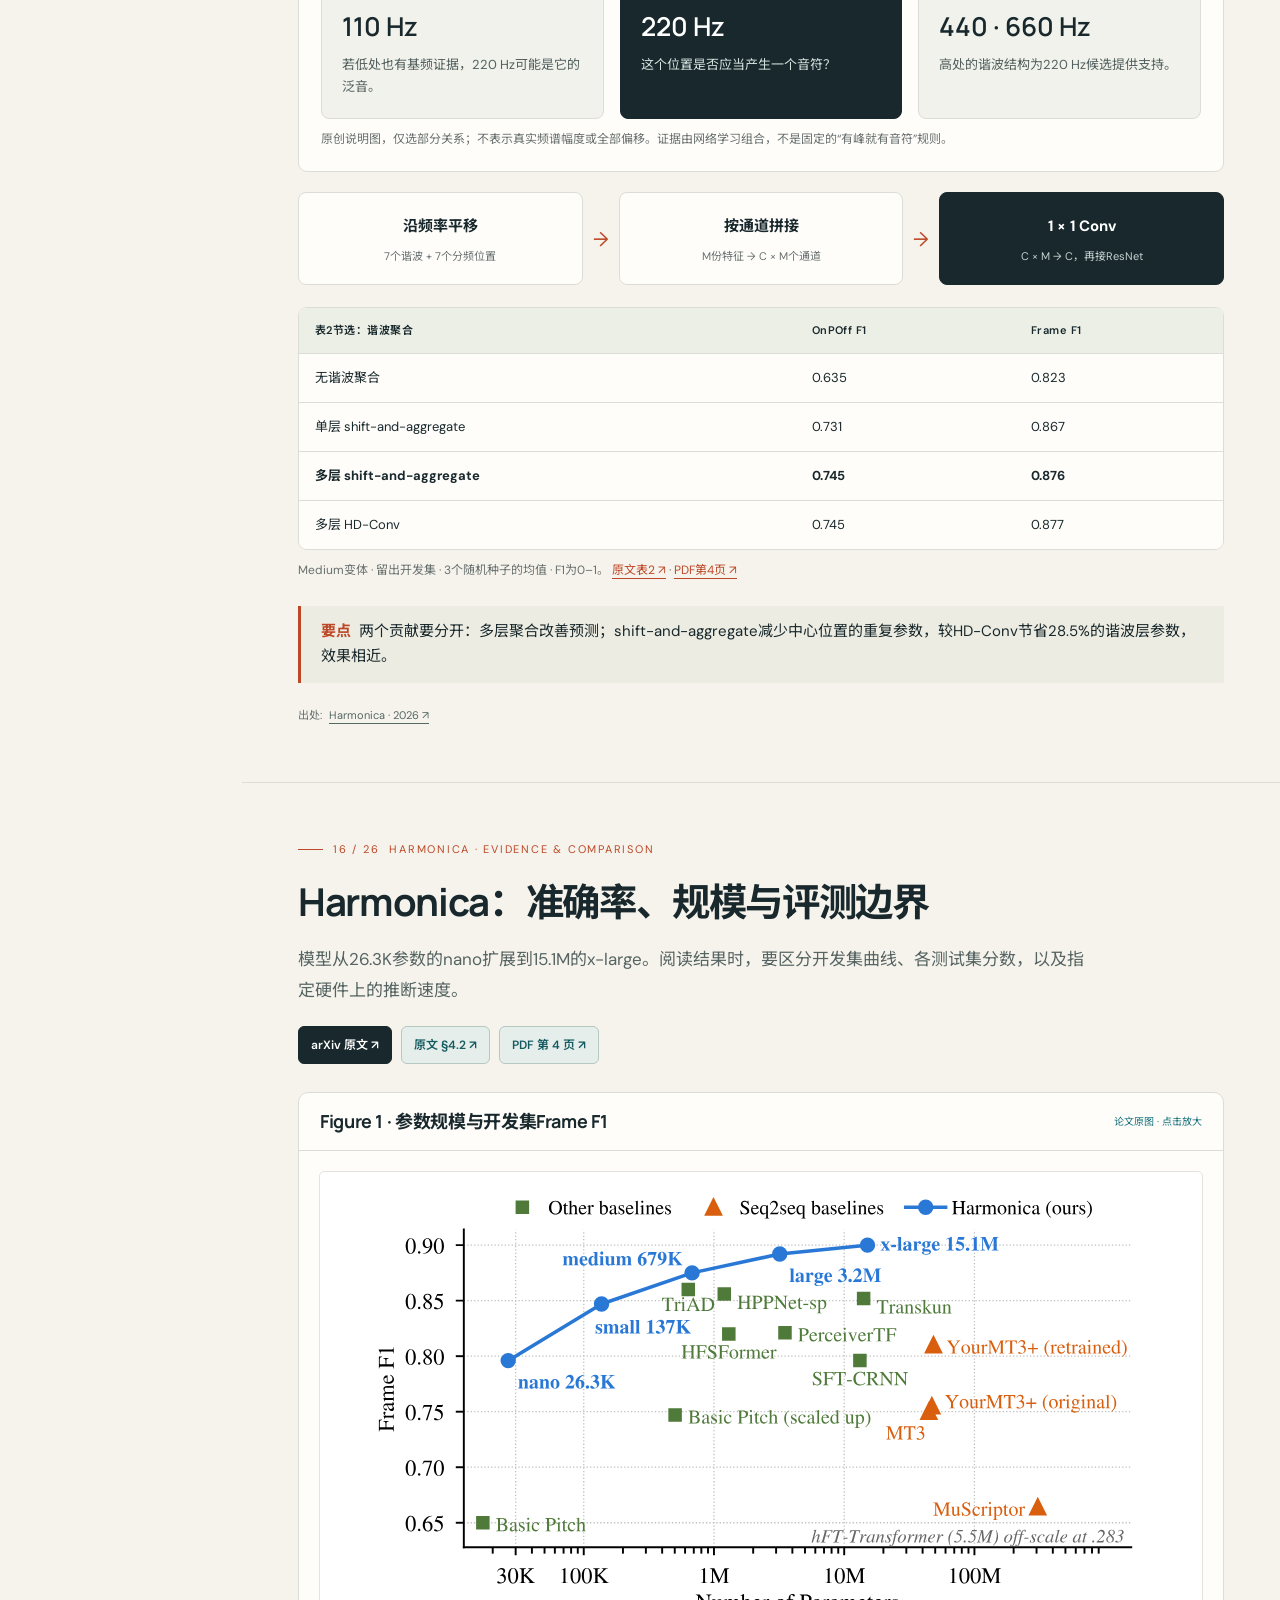
==== commit 3d62b7a3: "Add detailed Harmonica review with original figures and evaluation context" ====
--- a/index.html
+++ b/index.html
@@ -6,8 +6,8 @@
 <meta name="description" content="A bilingual literature review of multi-instrument music transcription: methods, datasets, evaluation and MuScriptor.">
 <title>多乐器音乐转录 · 文献综述</title>
 <link rel="icon" href="assets/favicon.svg" type="image/svg+xml">
-<link rel="stylesheet" href="assets/style.css?v=20261013-figures">
-<script defer src="assets/content.js?v=20261013-figures"></script><script defer src="assets/app.js?v=20261013-figures"></script>
+<link rel="stylesheet" href="assets/style.css?v=20261013-harmonica">
+<script defer src="assets/content.js?v=20261013-harmonica"></script><script defer src="assets/app.js?v=20261013-harmonica"></script>
 </head>
 <body>
 <a class="skip-link" href="#main">跳到正文 / Skip to content</a>
--- a/assets/style.css
+++ b/assets/style.css
@@ -13,3 +13,8 @@
 
 /* Keep the source link visible inside the modal in presentation mode. */
 .presentation .figure-dialog footer{display:block}#figure-mu-notes .figure-open img{max-height:620px}.presentation #figure-mu-notes .figure-open img{max-height:500px}
+
+.harmonic-context{margin:0;padding:22px;background:var(--panel);border:1px solid var(--line);border-radius:9px}.harmonic-context>figcaption{font-size:13px;color:var(--teal);margin-bottom:18px}.harmonic-bins{display:grid;grid-template-columns:repeat(3,minmax(0,1fr));gap:16px}.harmonic-bins>div{padding:20px;border:1px solid var(--line);border-radius:8px;background:#f0f2eb}.harmonic-bins span{font-size:12px;color:var(--muted)}.harmonic-bins b{display:block;font:600 26px/1.5 Manrope,sans-serif;margin:8px 0}.harmonic-bins p{font-size:13px;color:#53605f;line-height:1.7}.harmonic-bins .candidate{background:var(--ink);color:white;border-color:var(--ink)}.harmonic-bins .candidate span,.harmonic-bins .candidate p{color:#d5e3df}
+@media(max-width:780px){.harmonic-context{padding:15px}.harmonic-bins{grid-template-columns:1fr;gap:10px}.harmonic-bins>div{padding:16px}.harmonic-bins b{font-size:23px}}
+
+#figure-harmonica-model .figure-open img{max-height:620px}.presentation #figure-harmonica-model .figure-open img{max-height:500px}
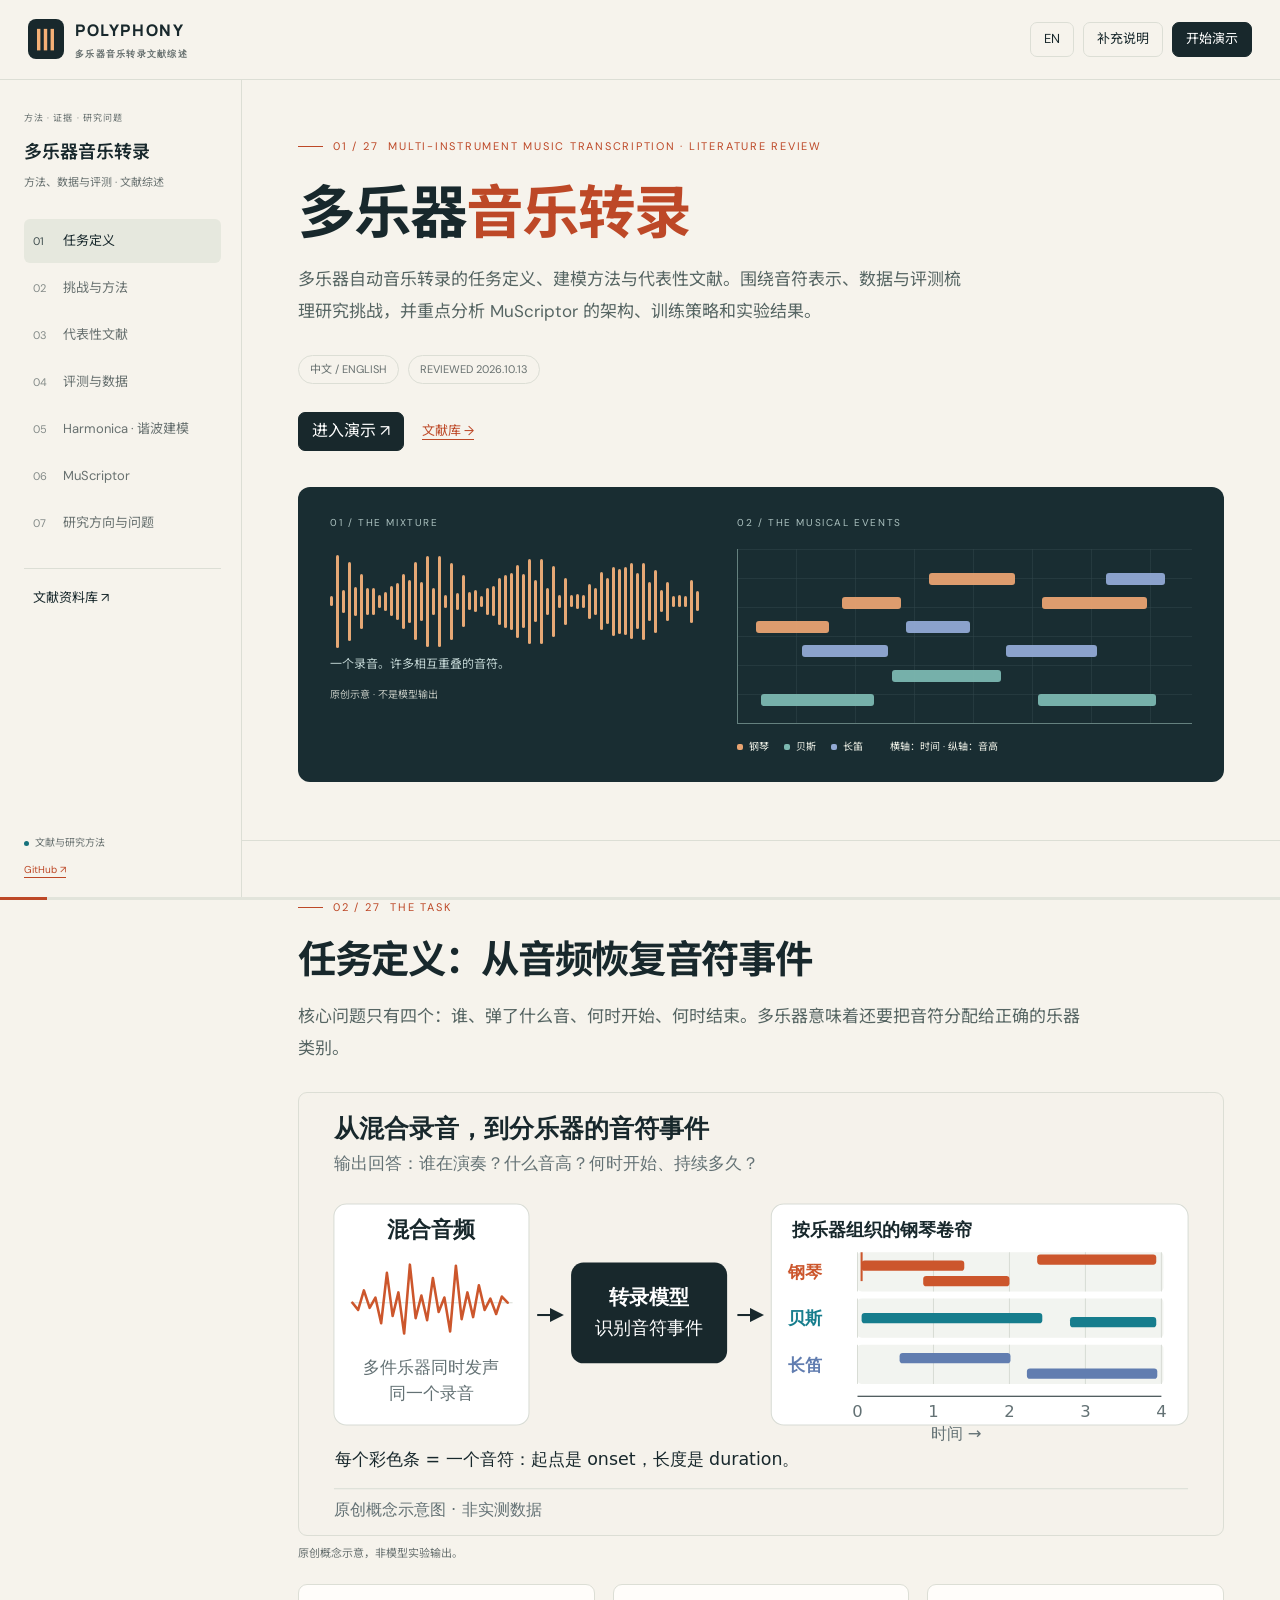
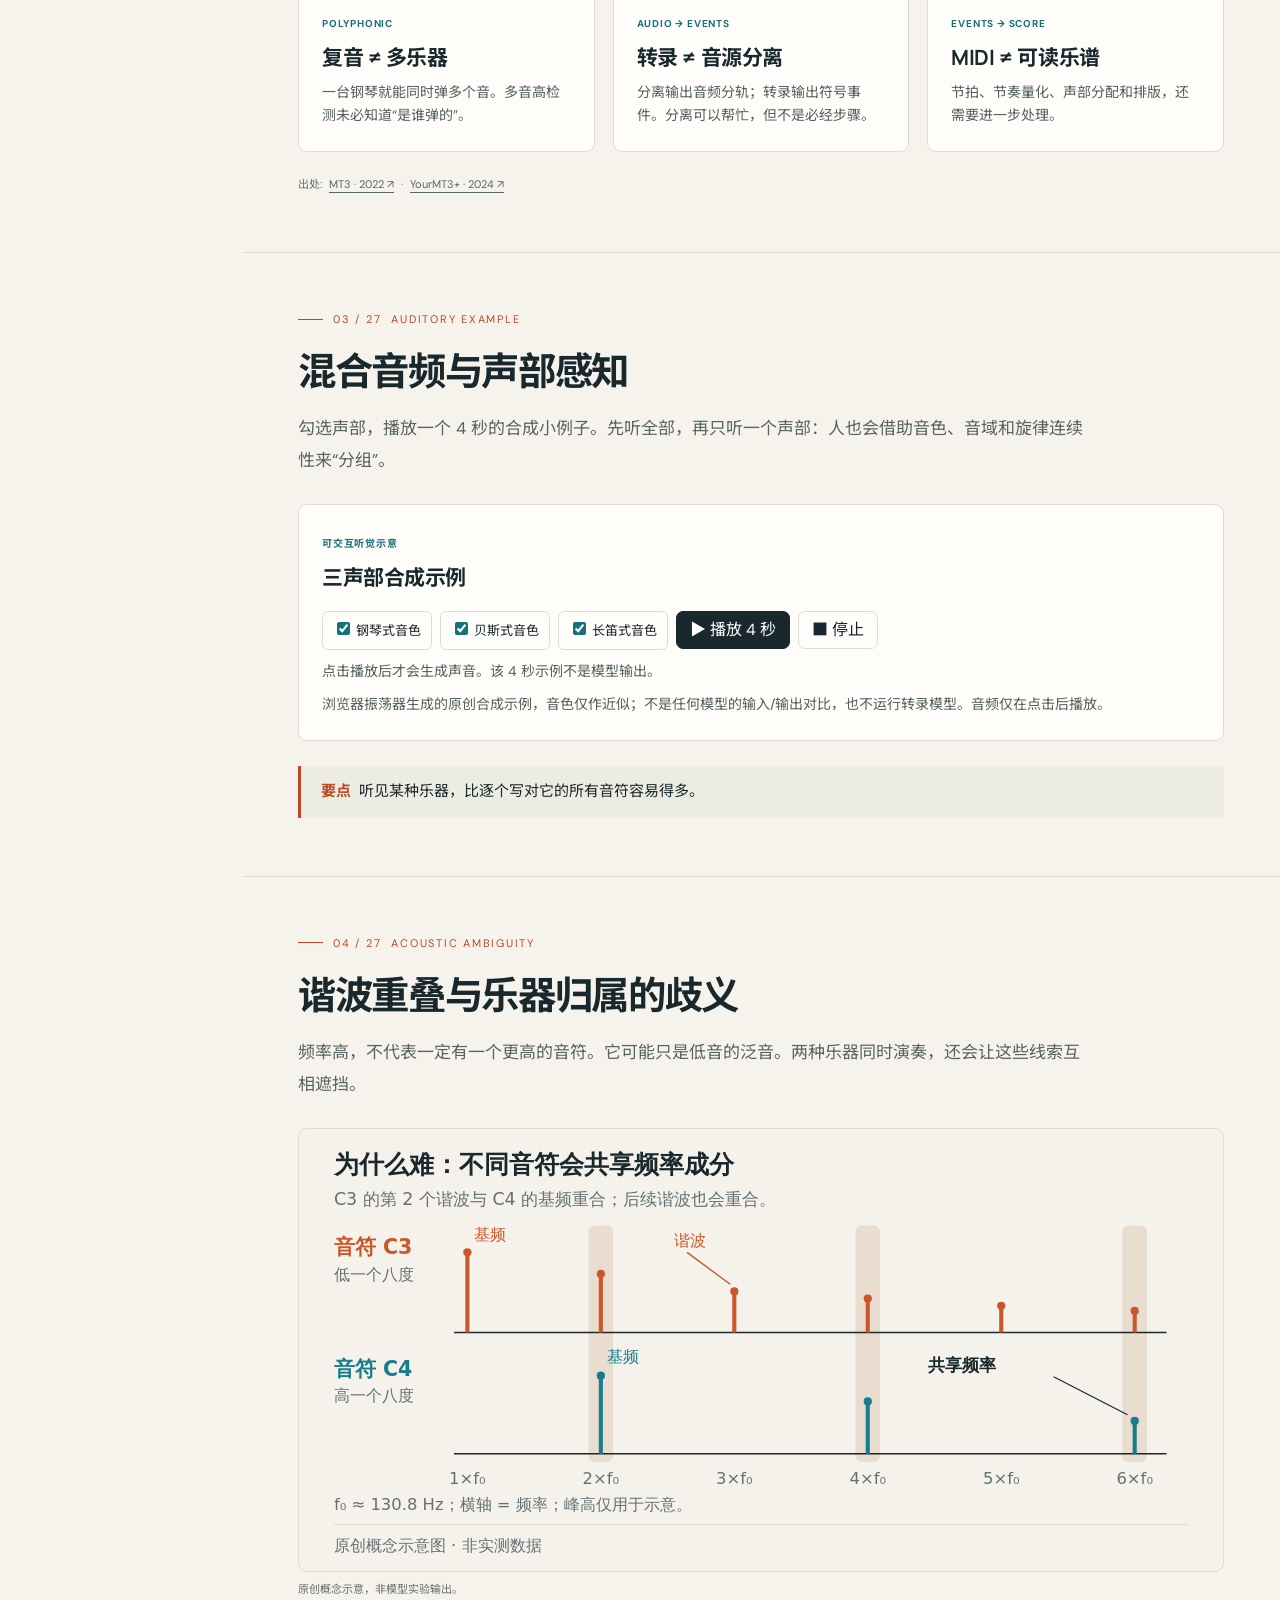
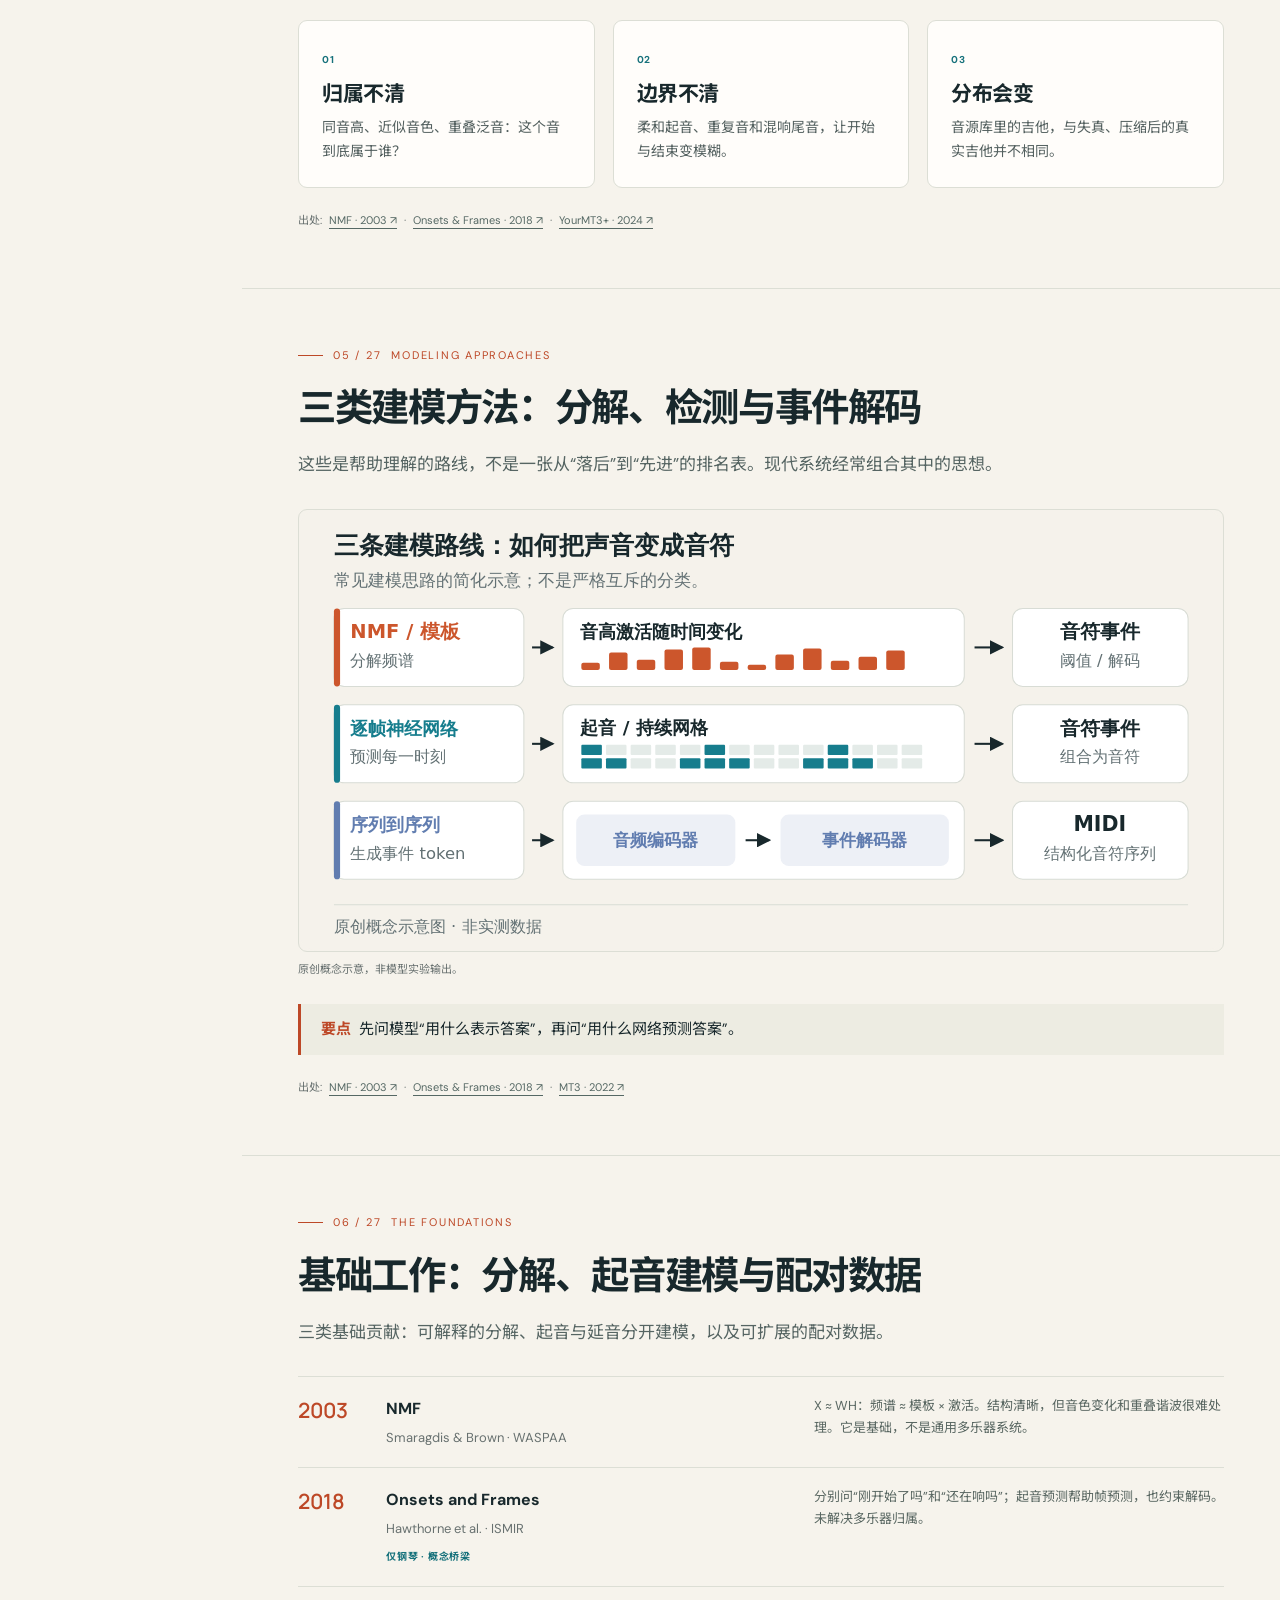
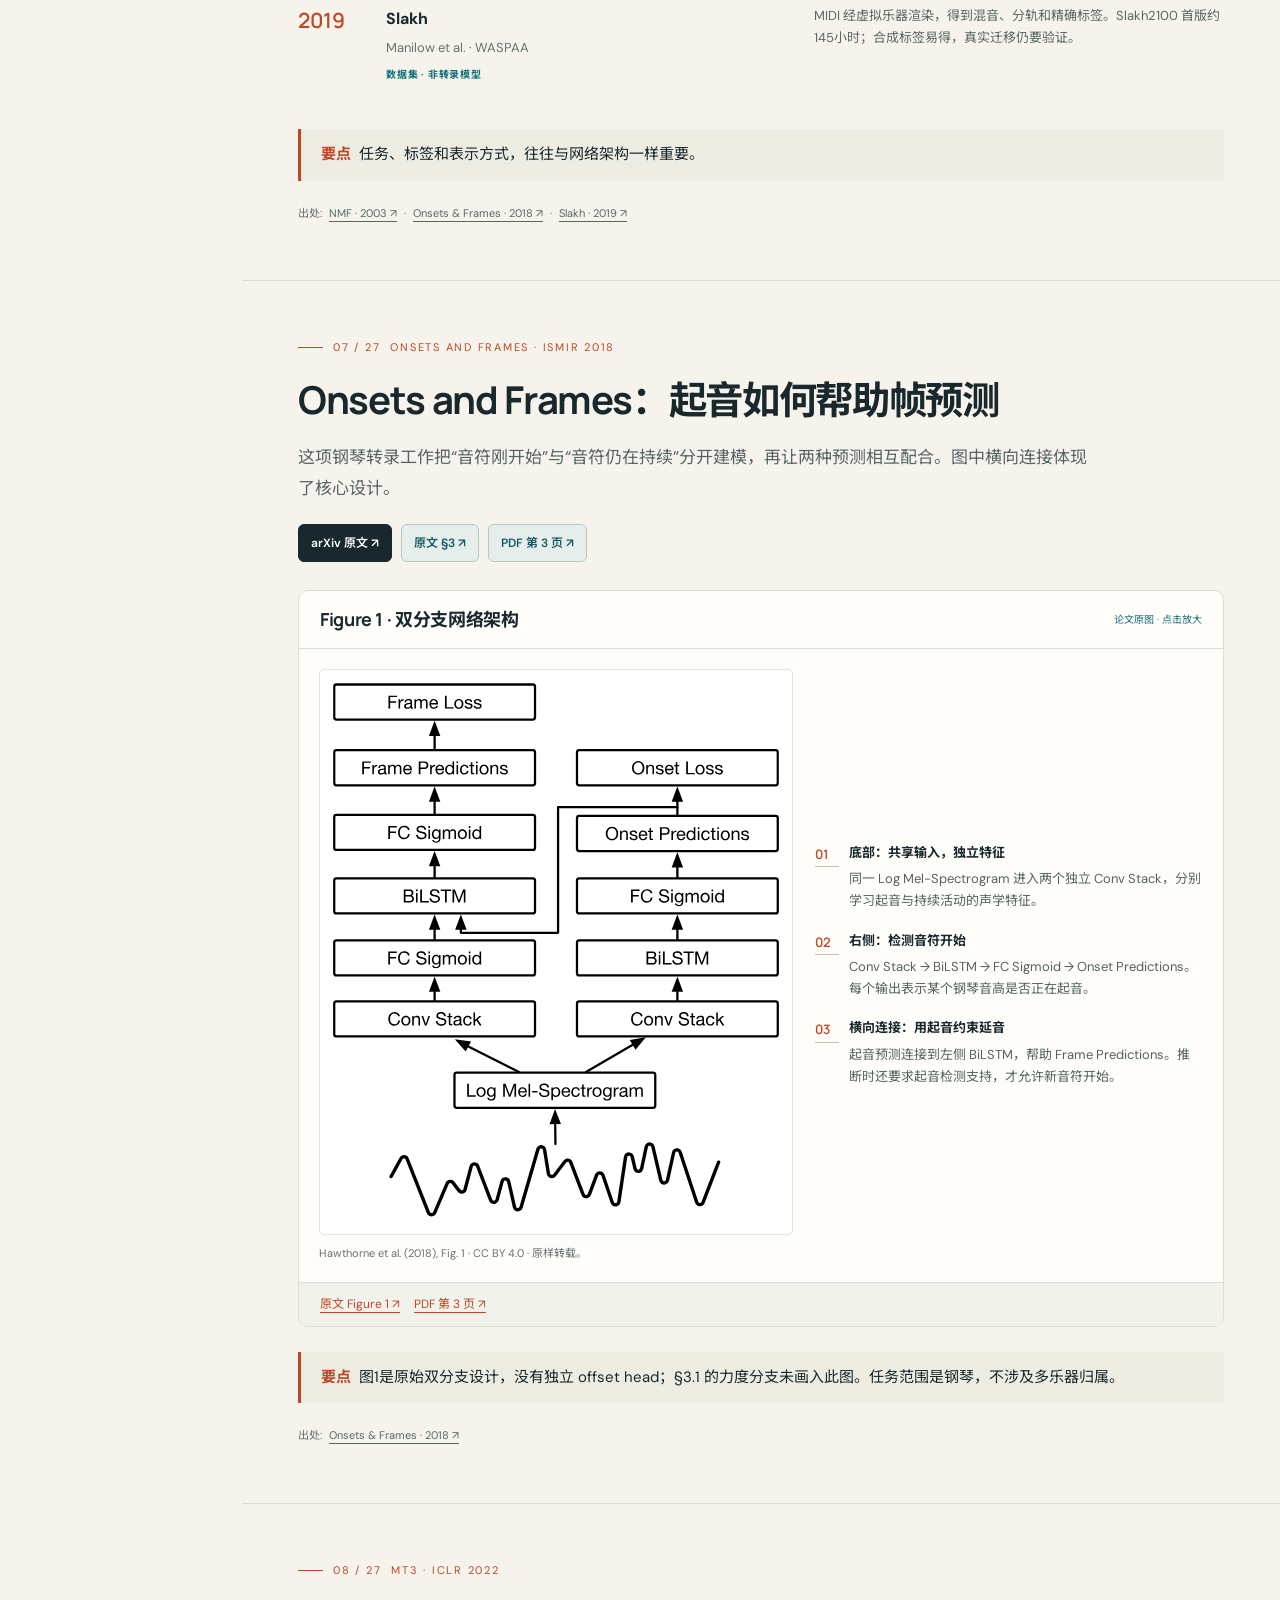
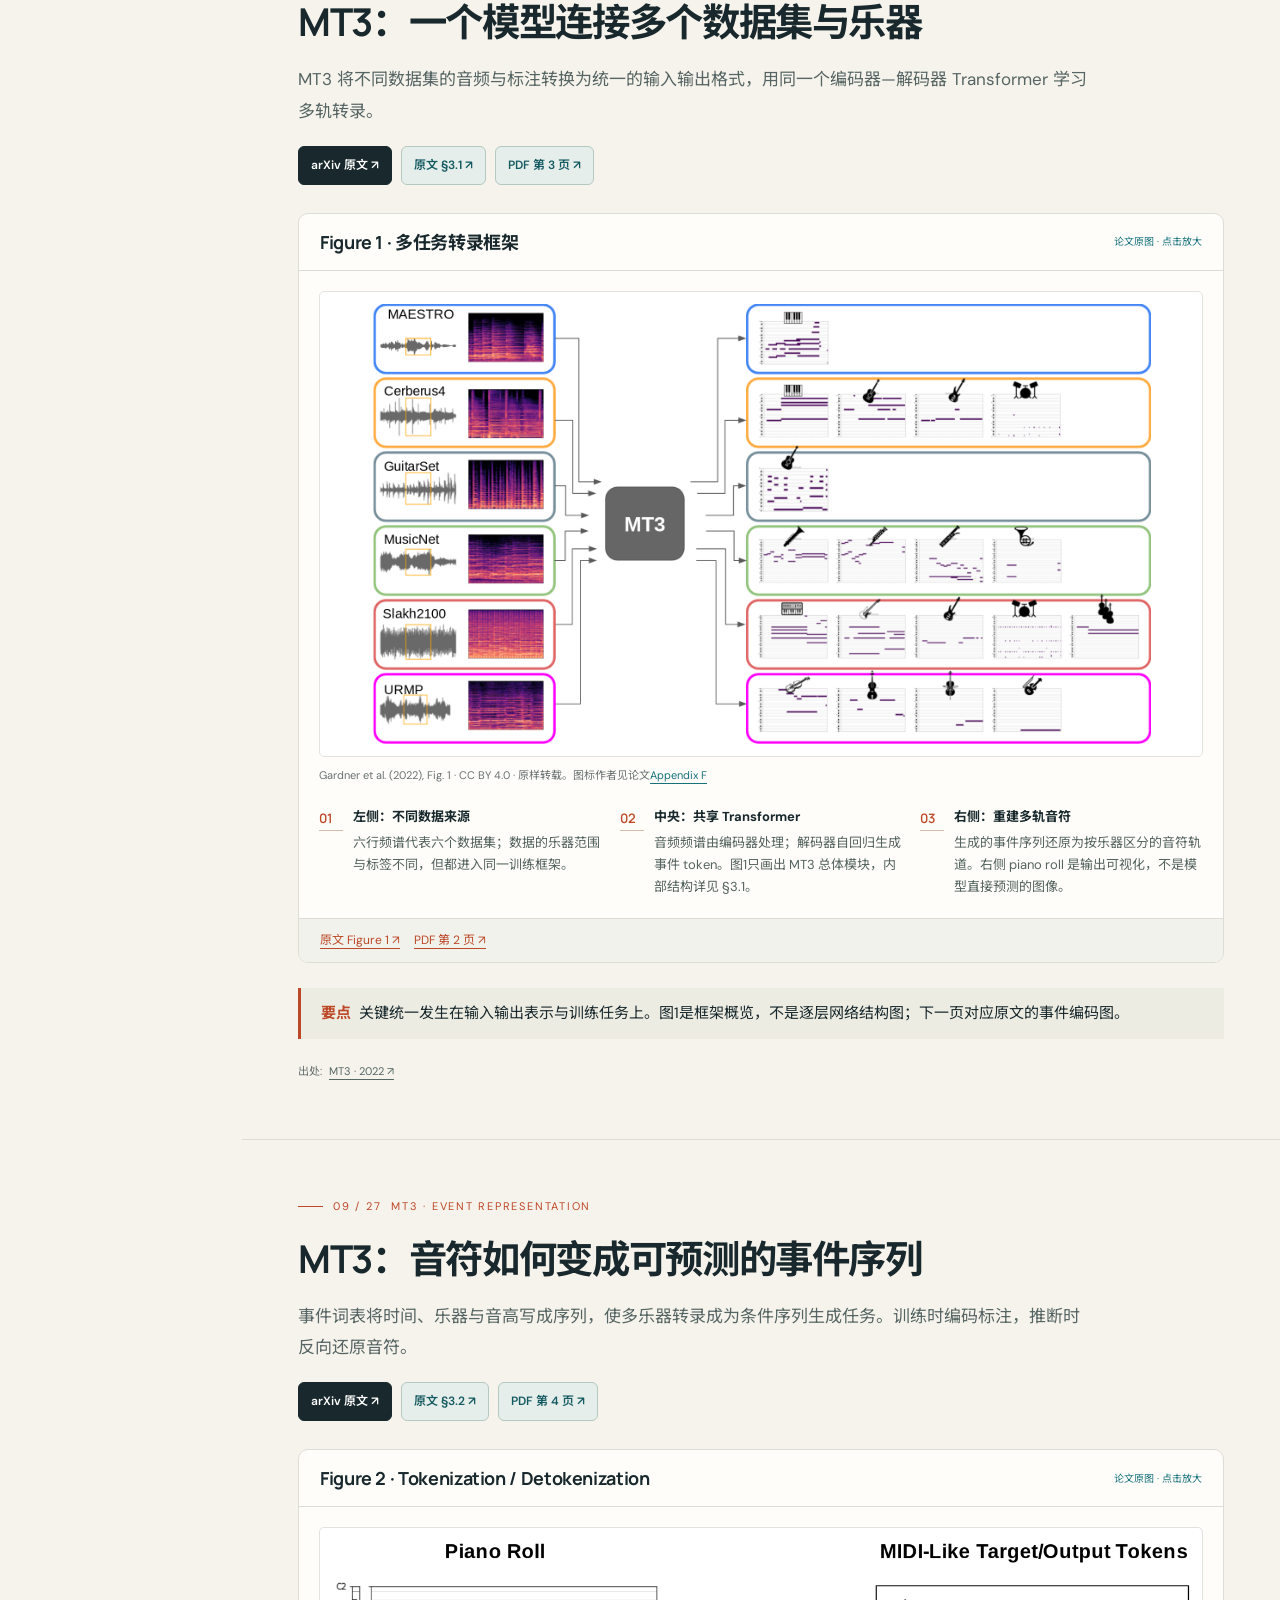
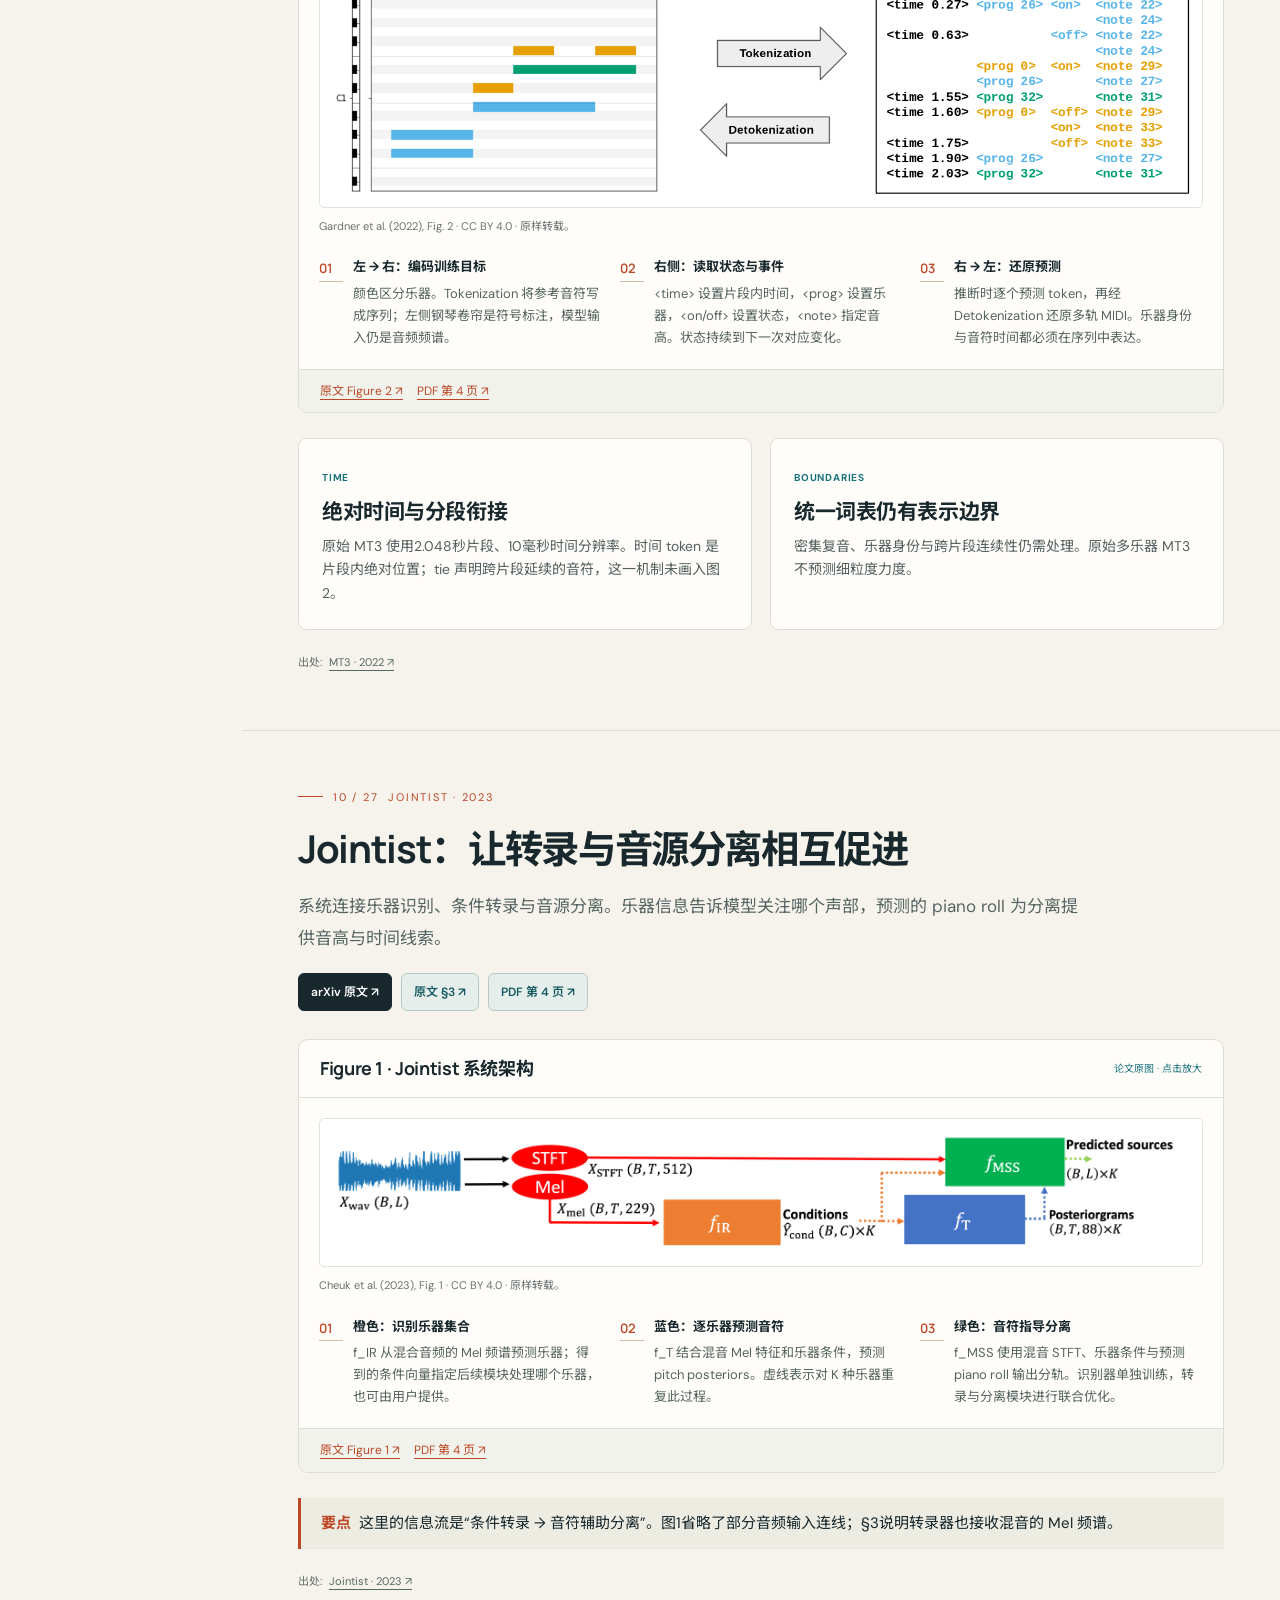
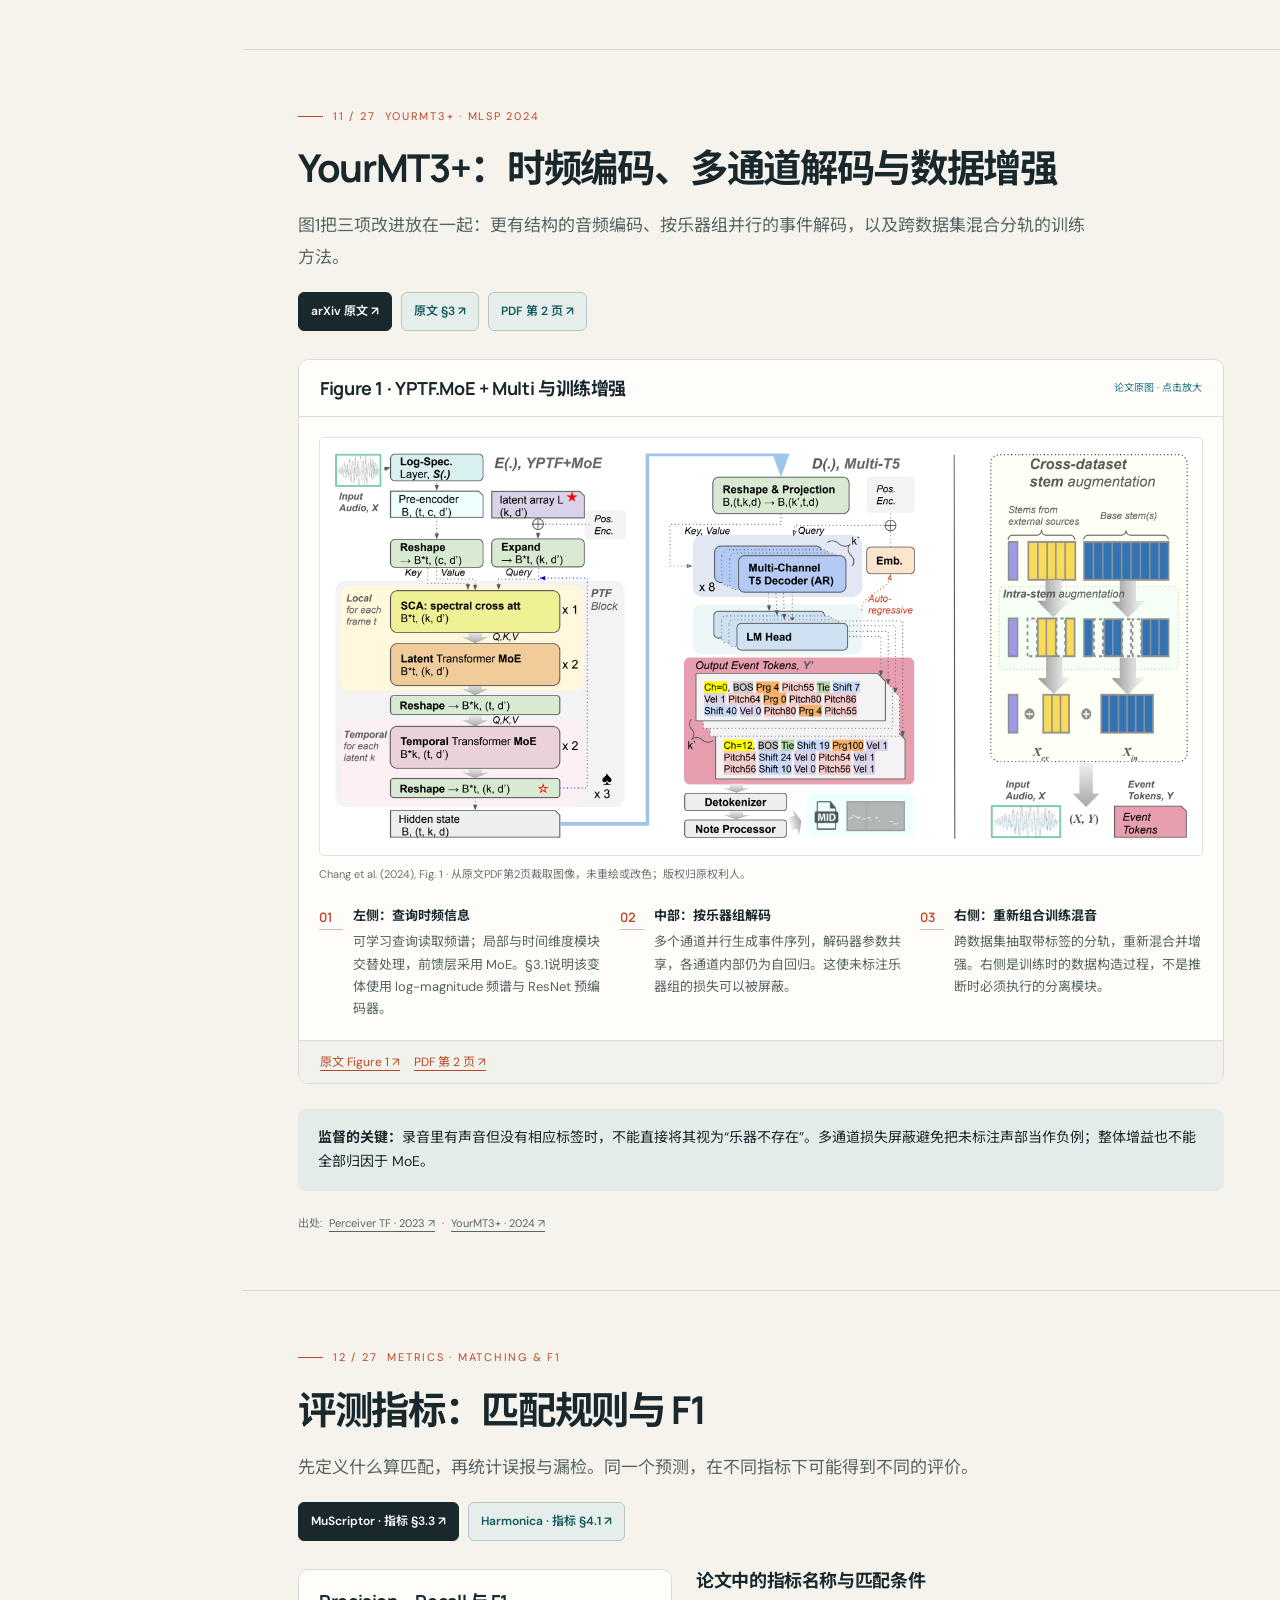
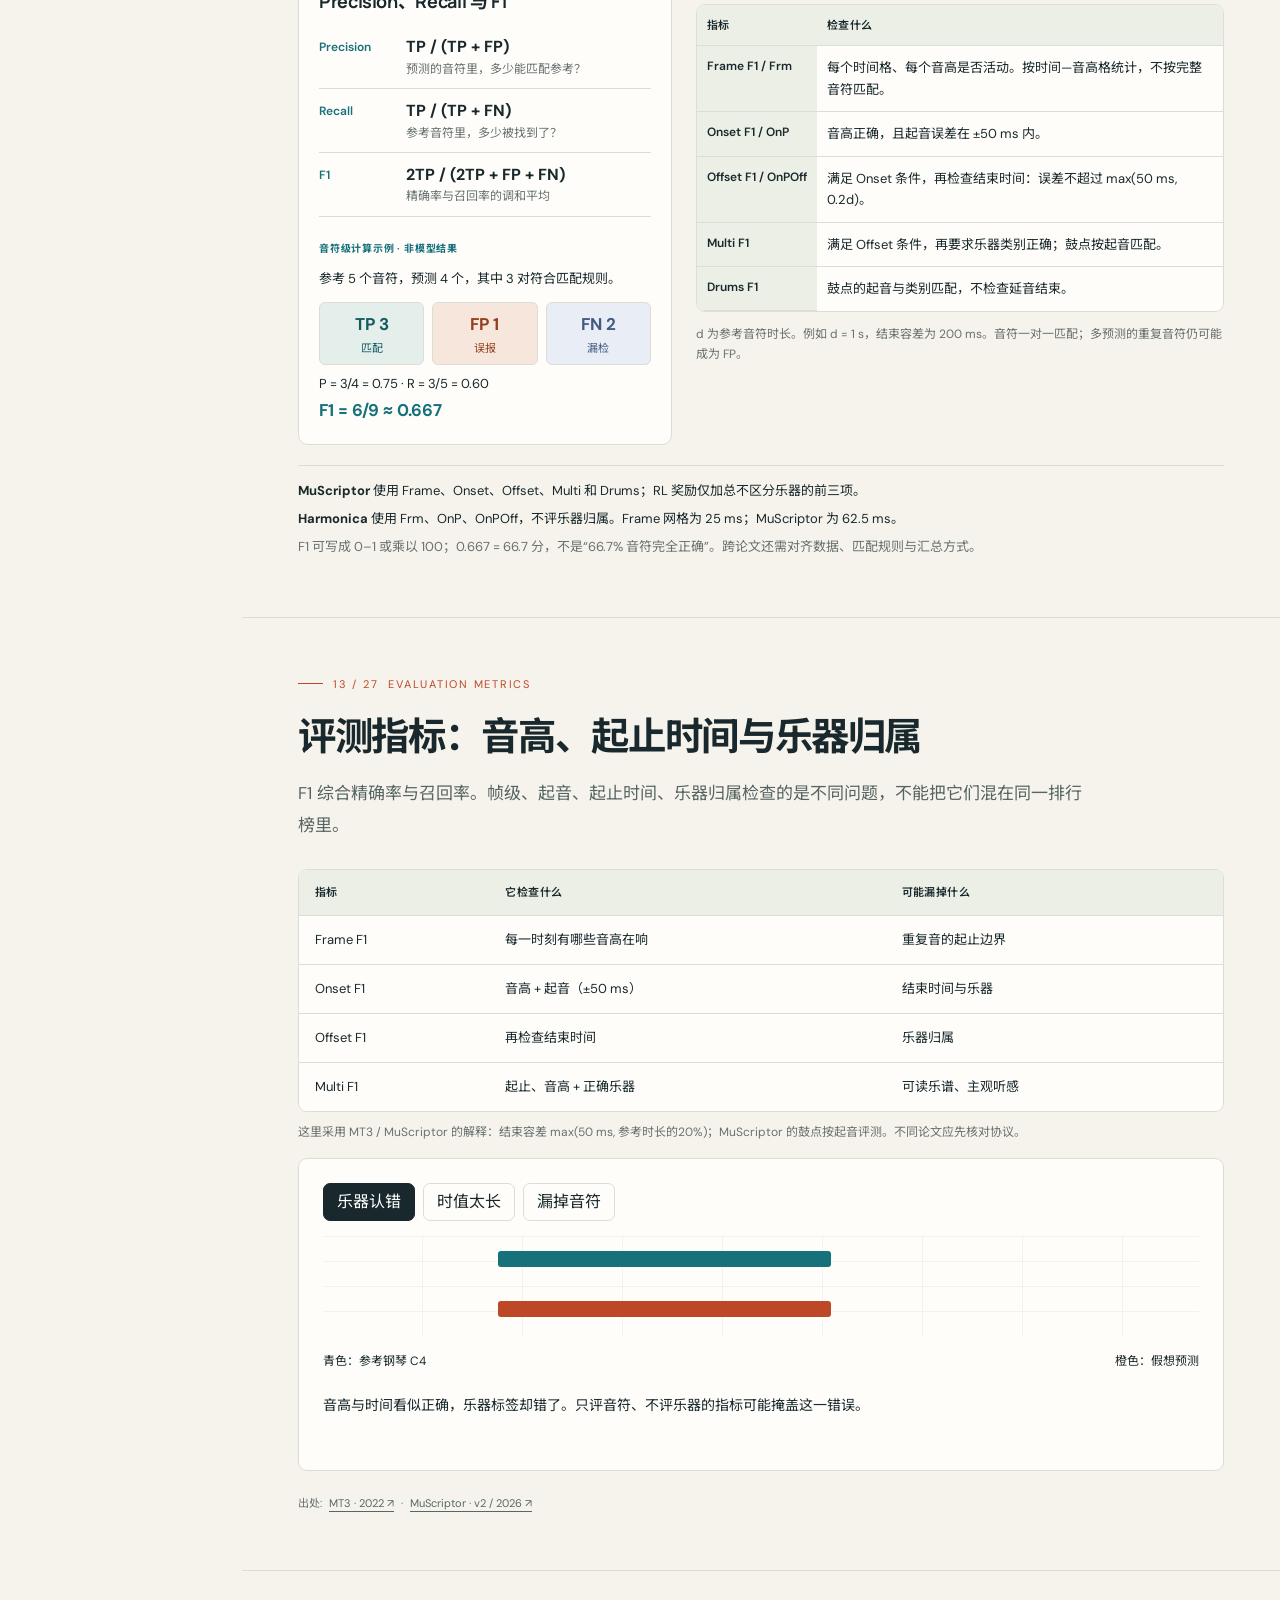
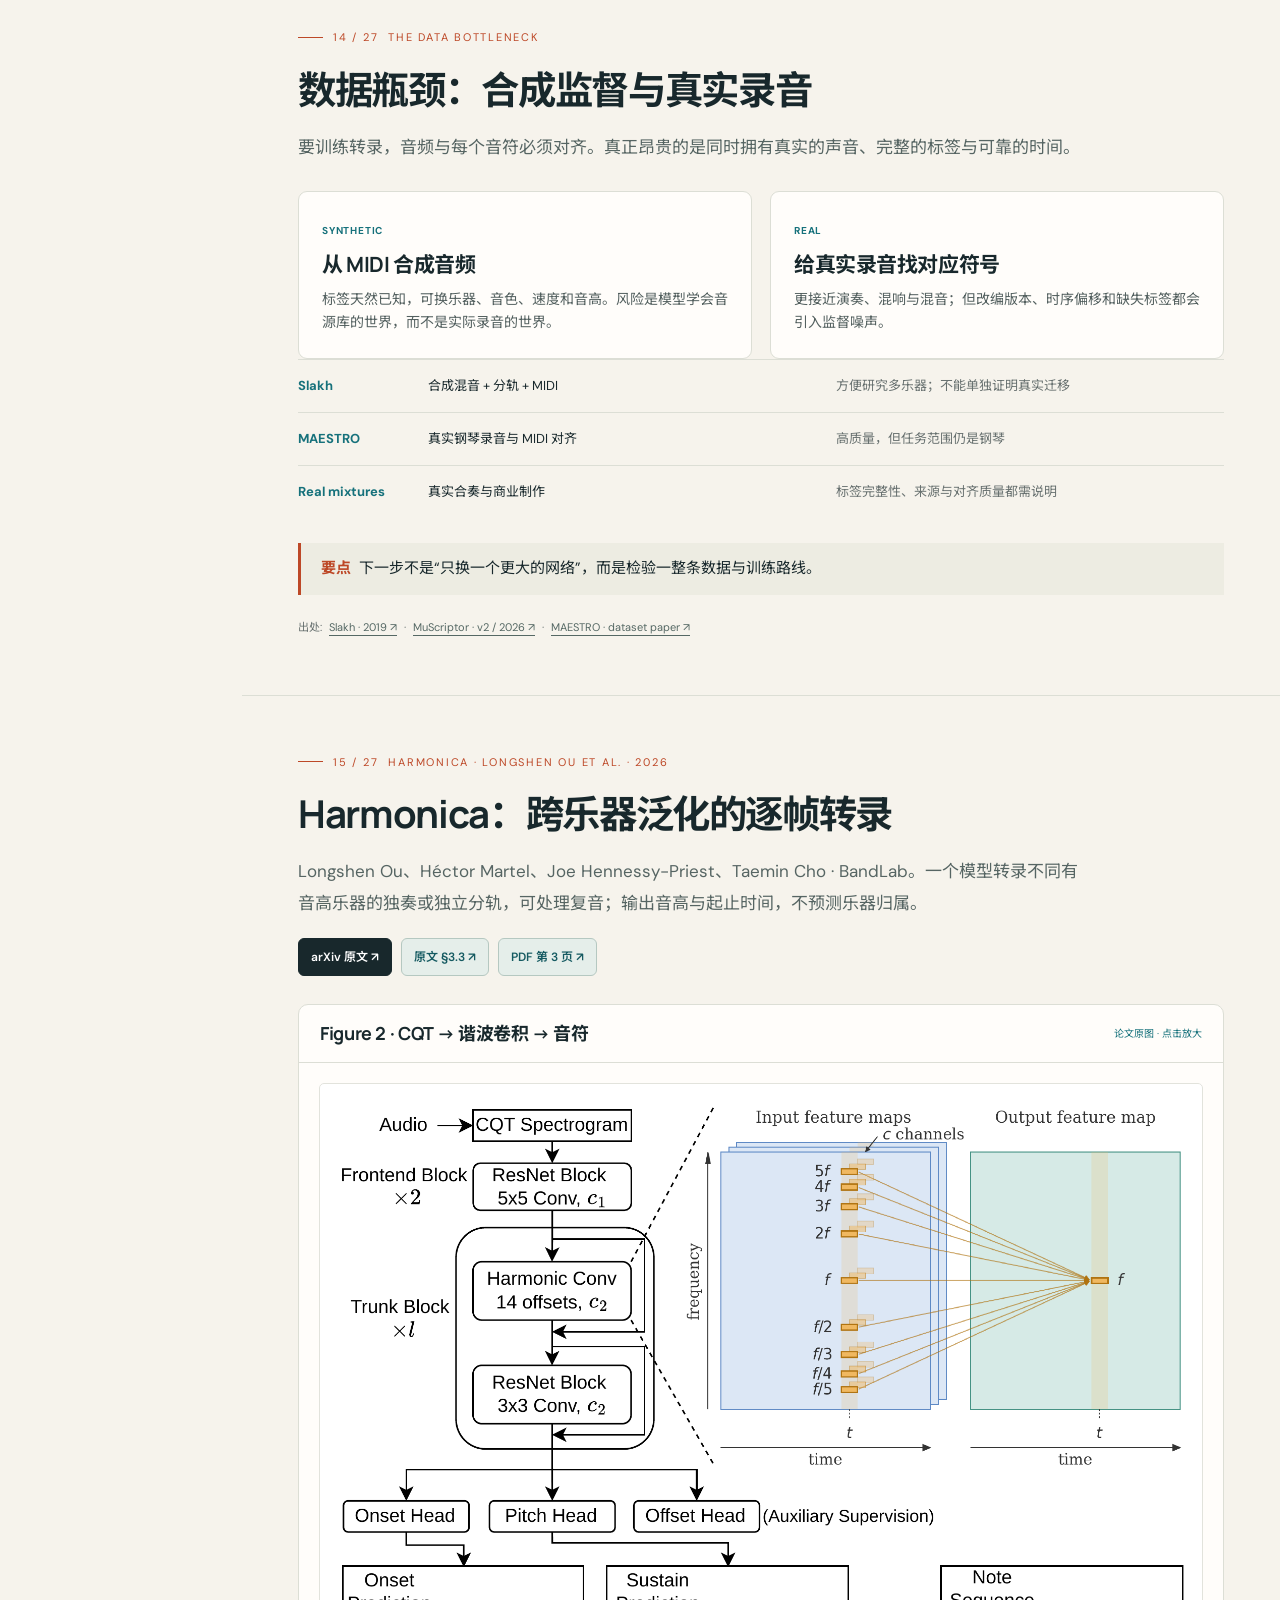
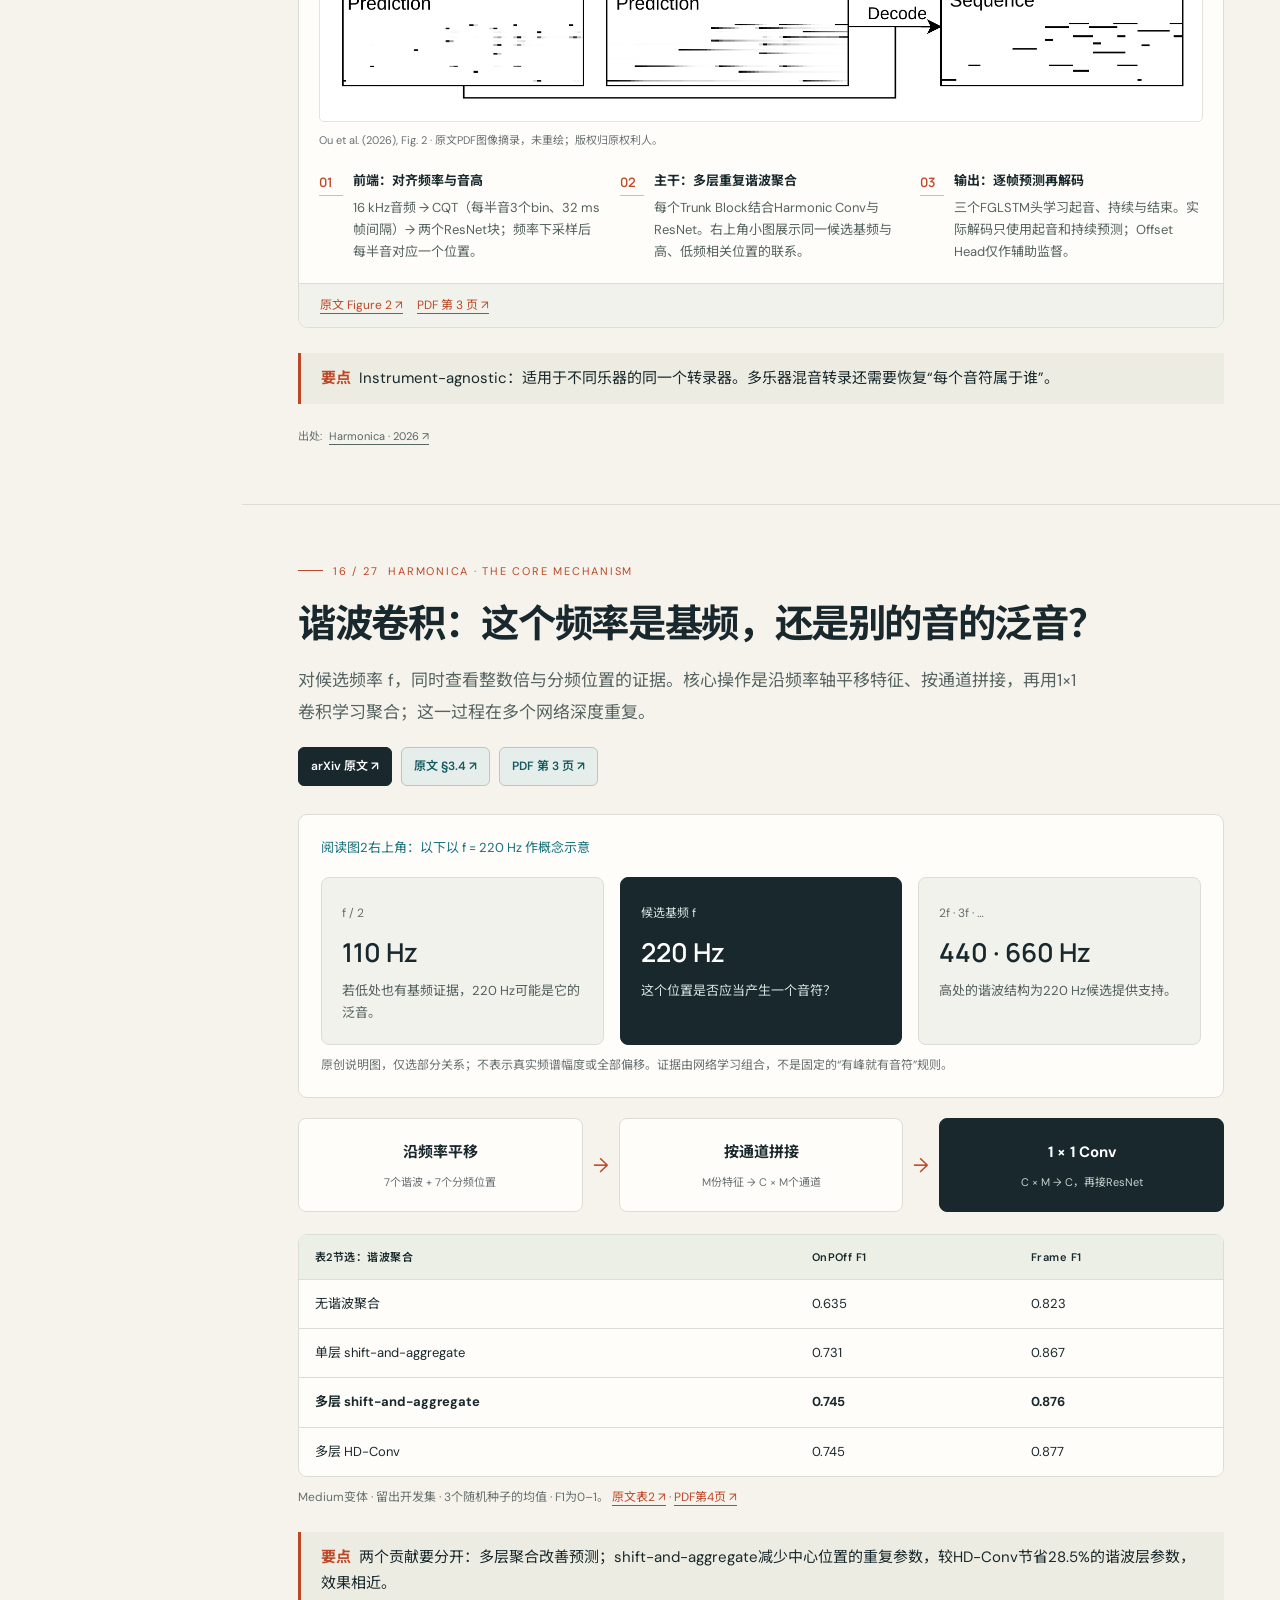
==== commit 7dc3a998: "Add bilingual metrics slide with F1 example and paper-specific evaluation rules" ====
--- a/index.html
+++ b/index.html
@@ -6,8 +6,8 @@
 <meta name="description" content="A bilingual literature review of multi-instrument music transcription: methods, datasets, evaluation and MuScriptor.">
 <title>多乐器音乐转录 · 文献综述</title>
 <link rel="icon" href="assets/favicon.svg" type="image/svg+xml">
-<link rel="stylesheet" href="assets/style.css?v=20261013-harmonica">
-<script defer src="assets/content.js?v=20261013-harmonica"></script><script defer src="assets/app.js?v=20261013-harmonica"></script>
+<link rel="stylesheet" href="assets/style.css?v=20261013-metrics">
+<script defer src="assets/content.js?v=20261013-metrics"></script><script defer src="assets/app.js?v=20261013-metrics"></script>
 </head>
 <body>
 <a class="skip-link" href="#main">跳到正文 / Skip to content</a>
--- a/assets/style.css
+++ b/assets/style.css
@@ -18,3 +18,17 @@
 @media(max-width:780px){.harmonic-context{padding:15px}.harmonic-bins{grid-template-columns:1fr;gap:10px}.harmonic-bins>div{padding:16px}.harmonic-bins b{font-size:23px}}
 
 #figure-harmonica-model .figure-open img{max-height:620px}.presentation #figure-harmonica-model .figure-open img{max-height:500px}
+.metrics-layout{display:grid;grid-template-columns:minmax(0,.85fr) minmax(0,1.2fr);gap:24px;align-items:start}
+.metrics-score{padding:20px;border:1px solid var(--line);border-radius:10px;background:var(--panel)}
+.metrics-layout h3{font-size:18px;letter-spacing:-.02em;margin-bottom:13px}
+.metrics-formulas{margin:0}.metrics-formulas>div{display:grid;grid-template-columns:75px minmax(0,1fr);gap:12px;padding:9px 0;border-bottom:1px solid var(--line)}
+.metrics-formulas dt{font-size:12px;font-weight:600;color:var(--teal);padding-top:3px}.metrics-formulas dd{margin:0;min-width:0}.metrics-formulas dd b{display:block;font-size:16px;font-variant-numeric:tabular-nums;line-height:1.6}.metrics-formulas dd span{display:block;font-size:12px;color:var(--muted);line-height:1.6}
+.metrics-example{margin-top:16px}.metrics-example .tag{font-size:10px}.metrics-example p{font-size:13px;line-height:1.7;margin-top:8px}
+.metrics-counts{display:grid;grid-template-columns:repeat(3,minmax(0,1fr));gap:8px;margin-top:12px}.metrics-counts span{border:1px solid var(--line);border-radius:6px;padding:7px;text-align:center;font-size:11px}.metrics-counts b{display:block;font-size:17px;font-variant-numeric:tabular-nums}.metric-tp{background:#e4eeea;color:#155a61}.metric-fp{background:#f6e6db;color:#94401f}.metric-fn{background:#e9edf5;color:#425b80}.metrics-example-result{font-variant-numeric:tabular-nums}.metrics-example-result strong{color:var(--teal);font-size:17px}
+.metrics-rules{min-width:0}.metrics-rules table{font-size:13px;line-height:1.65}.metrics-rules th,.metrics-rules td{padding:11px 10px}.metrics-rules th[scope=row]{font-size:12px;text-transform:none;letter-spacing:0;white-space:nowrap;color:var(--ink)}
+.metrics-rule-note{font-size:12px;line-height:1.7;color:var(--muted);margin-top:12px}
+.metrics-protocol{border-top:1px solid var(--line);margin-top:20px;padding-top:14px;font-size:13px;line-height:1.75}.metrics-protocol p+p{margin-top:5px}.metrics-scale{color:var(--muted)}
+.presentation #metrics{padding-top:24px}.presentation #metrics h2{font-size:clamp(27px,2.5vw,35px)}.presentation #metrics .lead{margin-top:12px}.presentation #metrics .paper-access{margin-top:14px}.presentation #metrics .content{margin-top:18px}.presentation #metrics .metrics-score{padding:16px}.presentation #metrics .metrics-formulas>div{padding:7px 0}.presentation #metrics .metrics-protocol{margin-top:16px;padding-top:10px}
+@media(max-width:1100px){.metrics-layout{grid-template-columns:1fr}.metrics-score{max-width:none}}
+@media(max-width:780px){.metrics-score{padding:16px}.metrics-rules th,.metrics-rules td{padding:10px 7px}.metrics-rules th[scope=row]{white-space:normal;width:34%}.metrics-formulas>div{grid-template-columns:66px minmax(0,1fr);gap:8px}.metrics-formulas dd b{font-size:15px}.metrics-protocol{font-size:12px}}
+@media print{.metrics-layout{grid-template-columns:minmax(0,.85fr) minmax(0,1.2fr);gap:15px}.metrics-score{padding:12px}.metrics-layout h3{font-size:14px}.metrics-rules table,.metrics-formulas dd span,.metrics-rule-note,.metrics-protocol{font-size:10px}.metrics-rules th,.metrics-rules td{padding:6px}.metrics-score,.metrics-counts{print-color-adjust:exact}}
